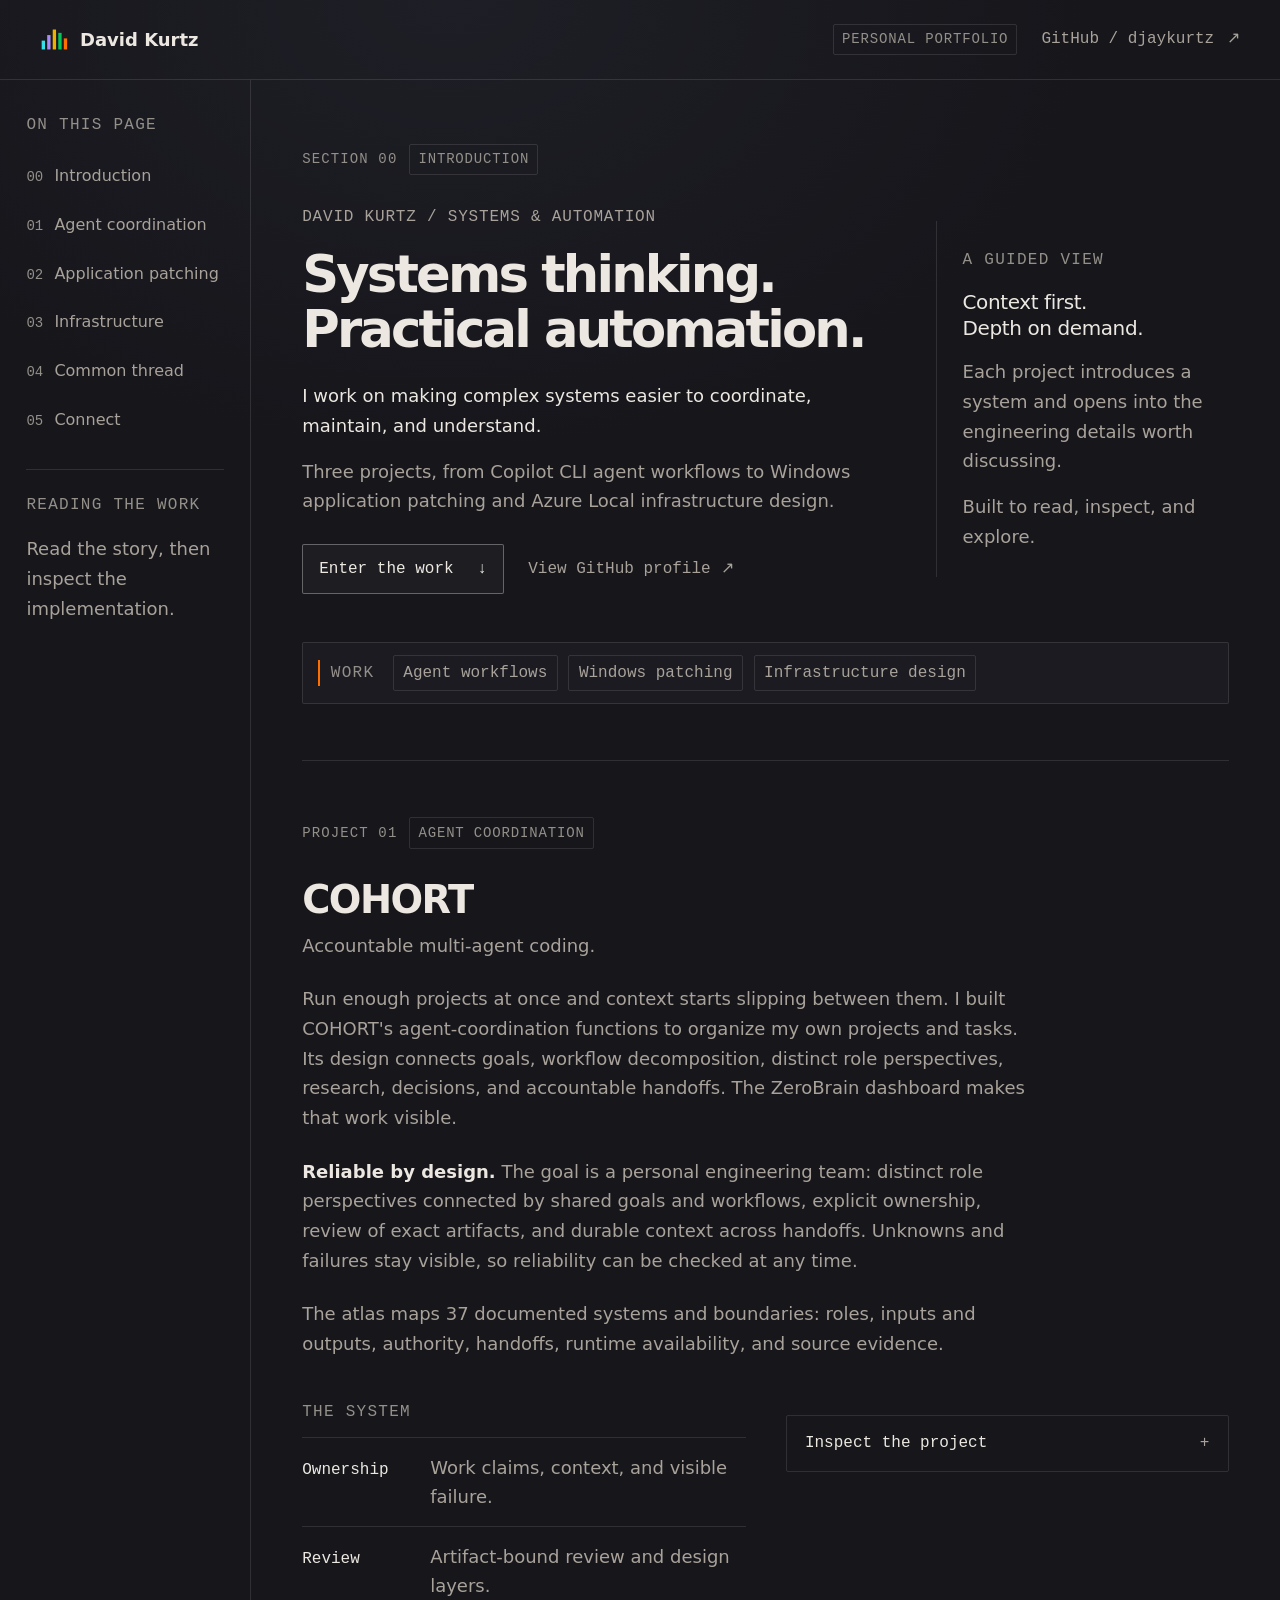
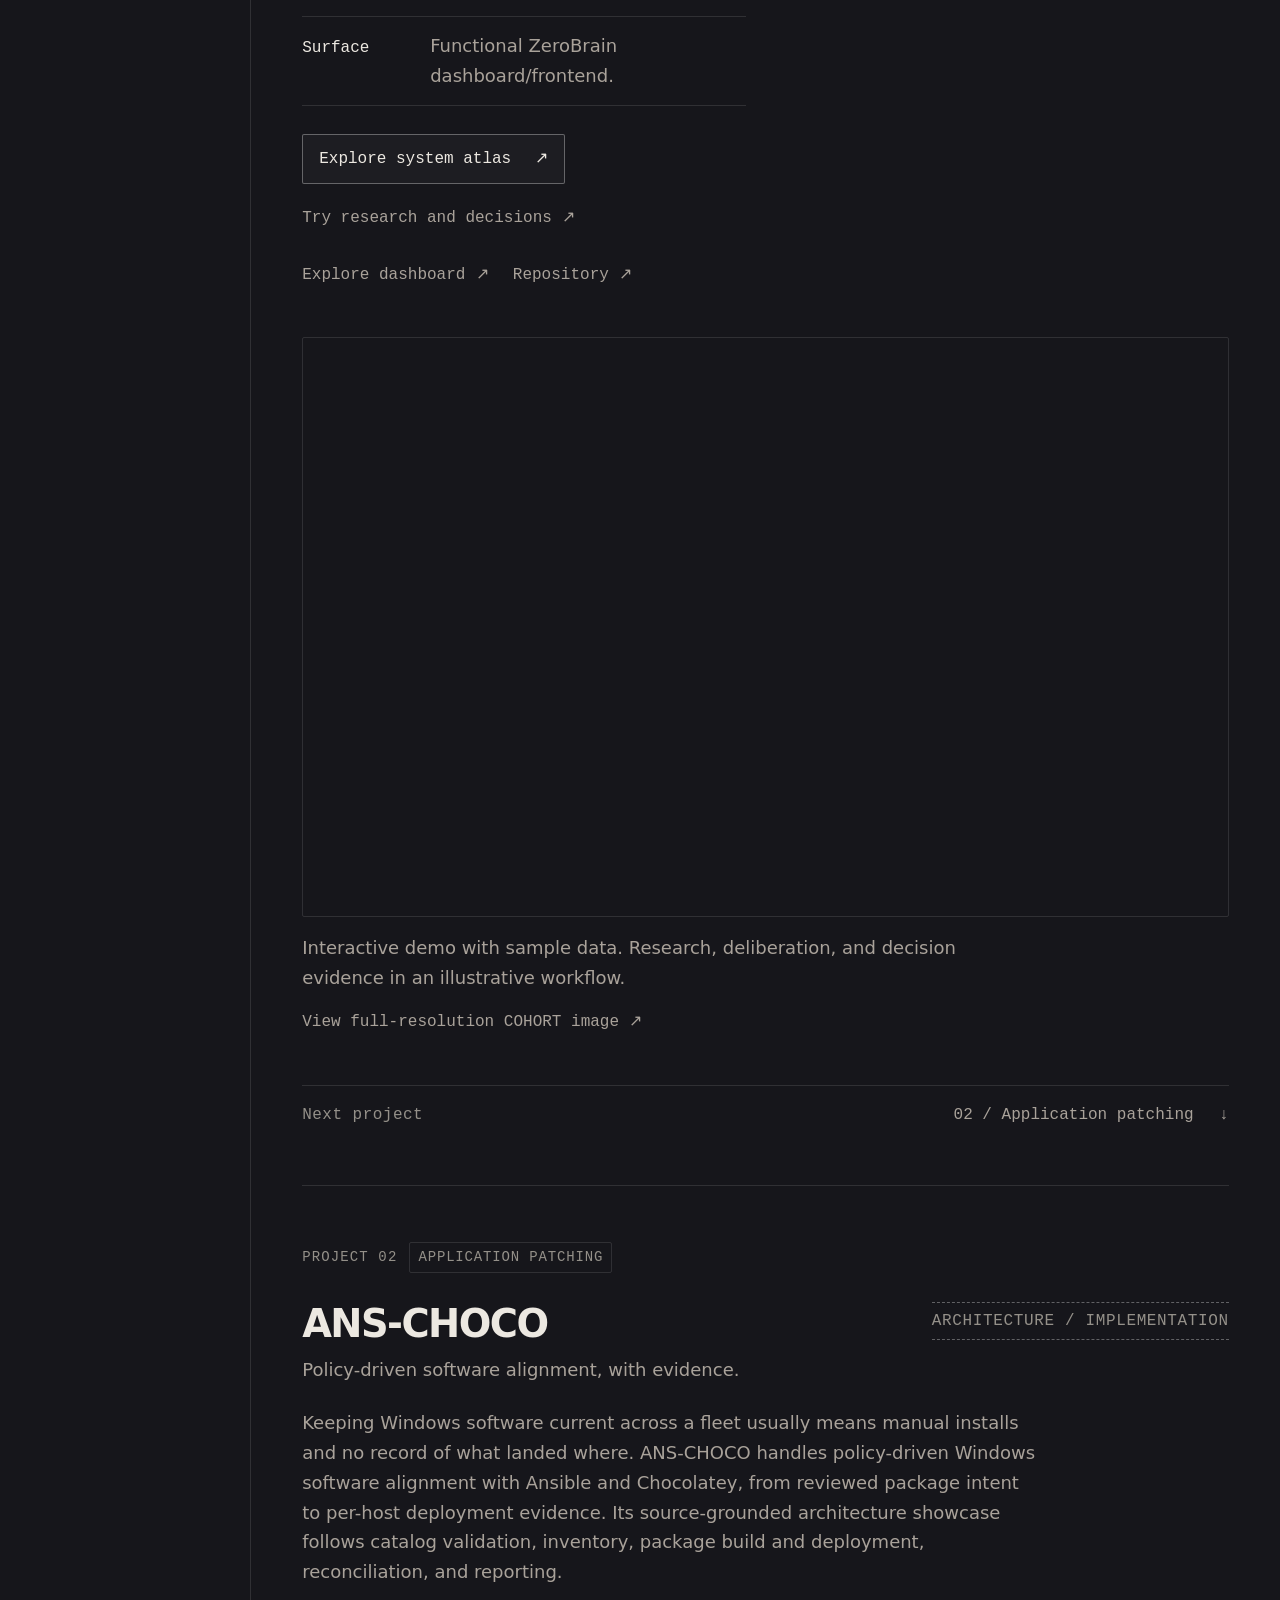
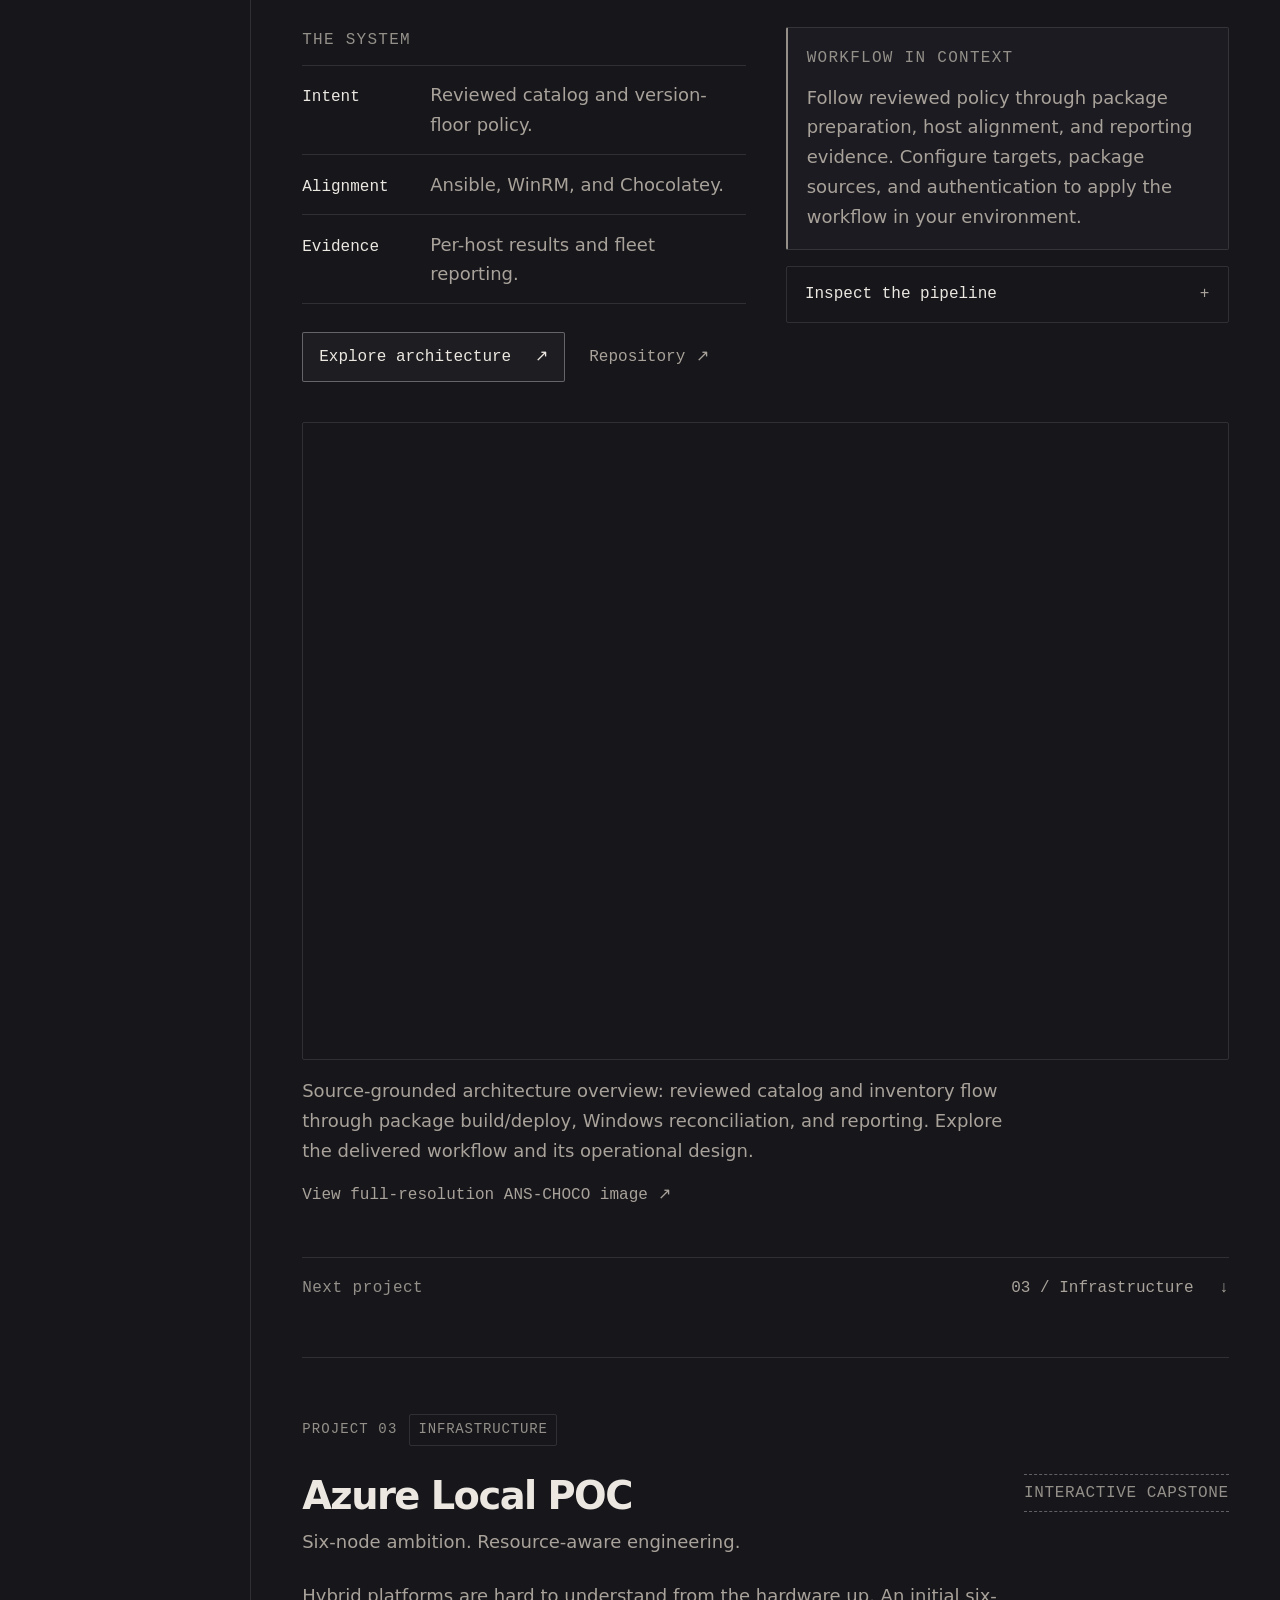
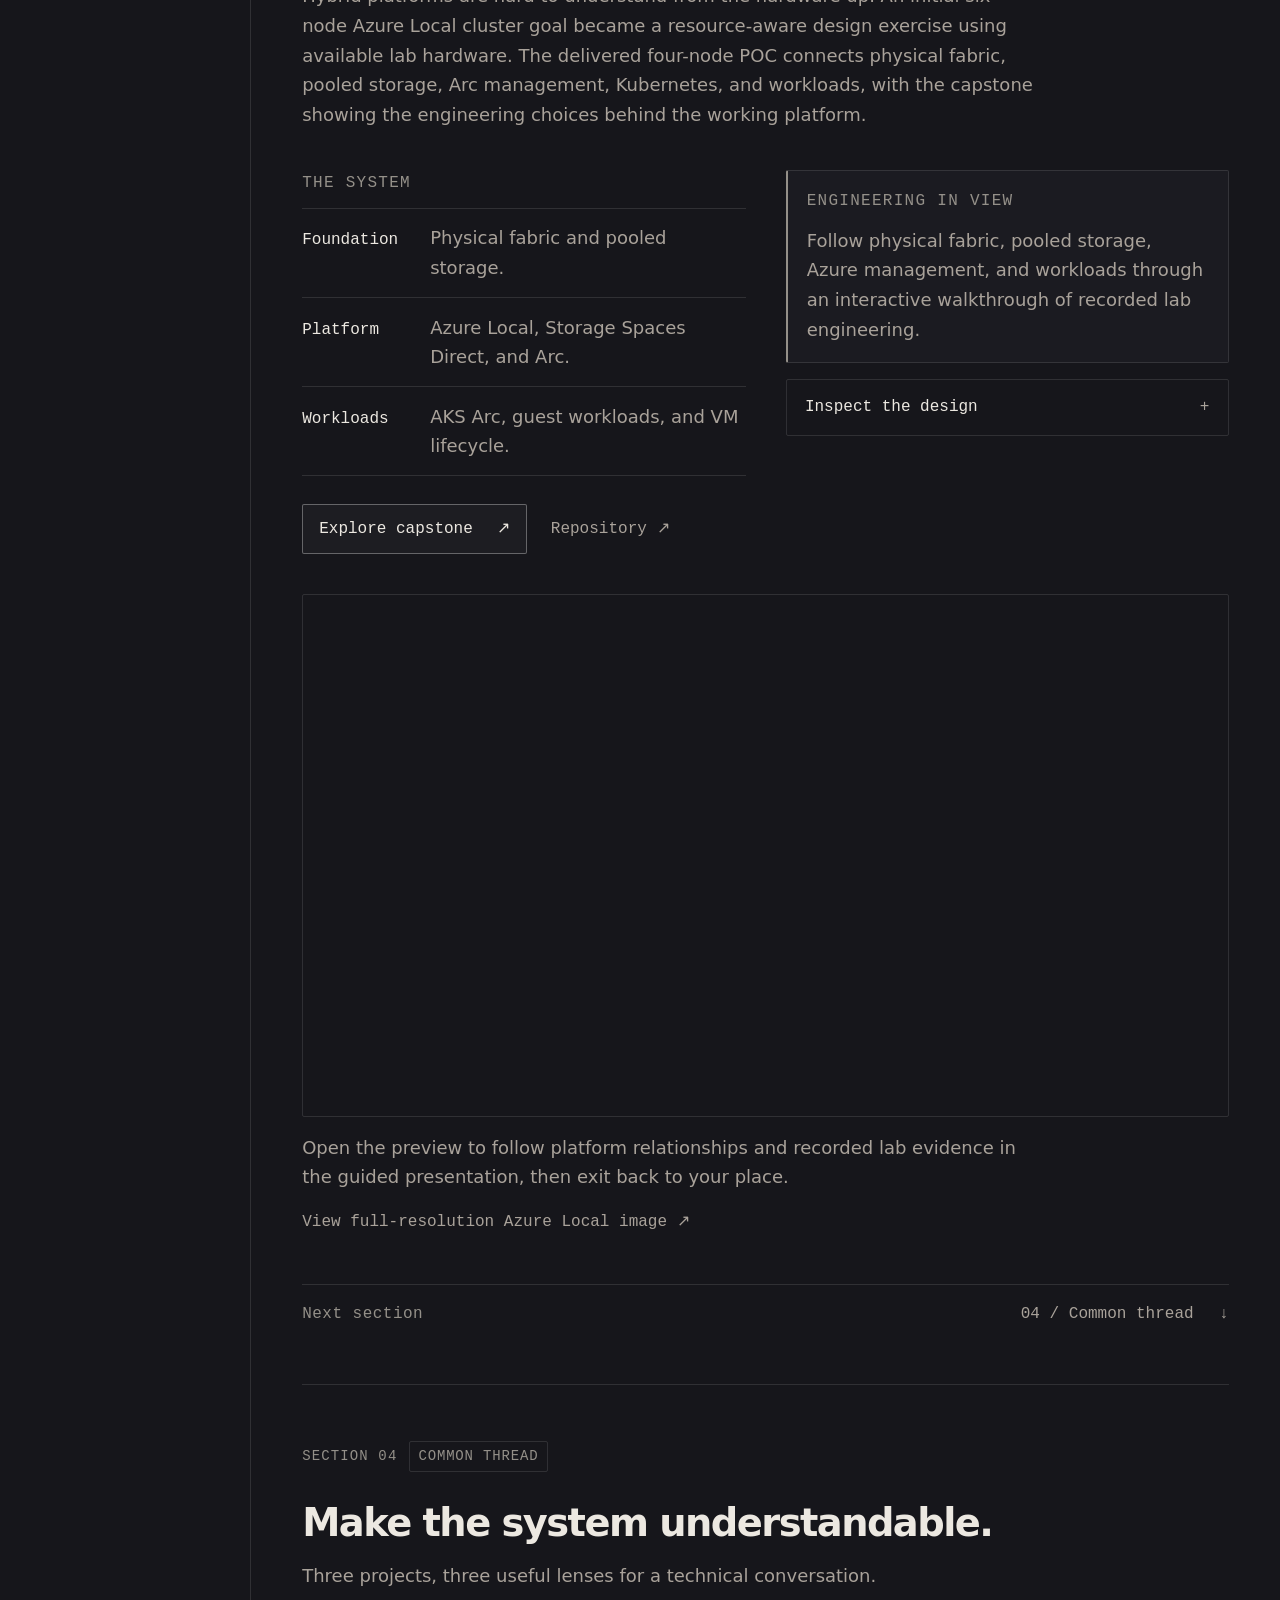
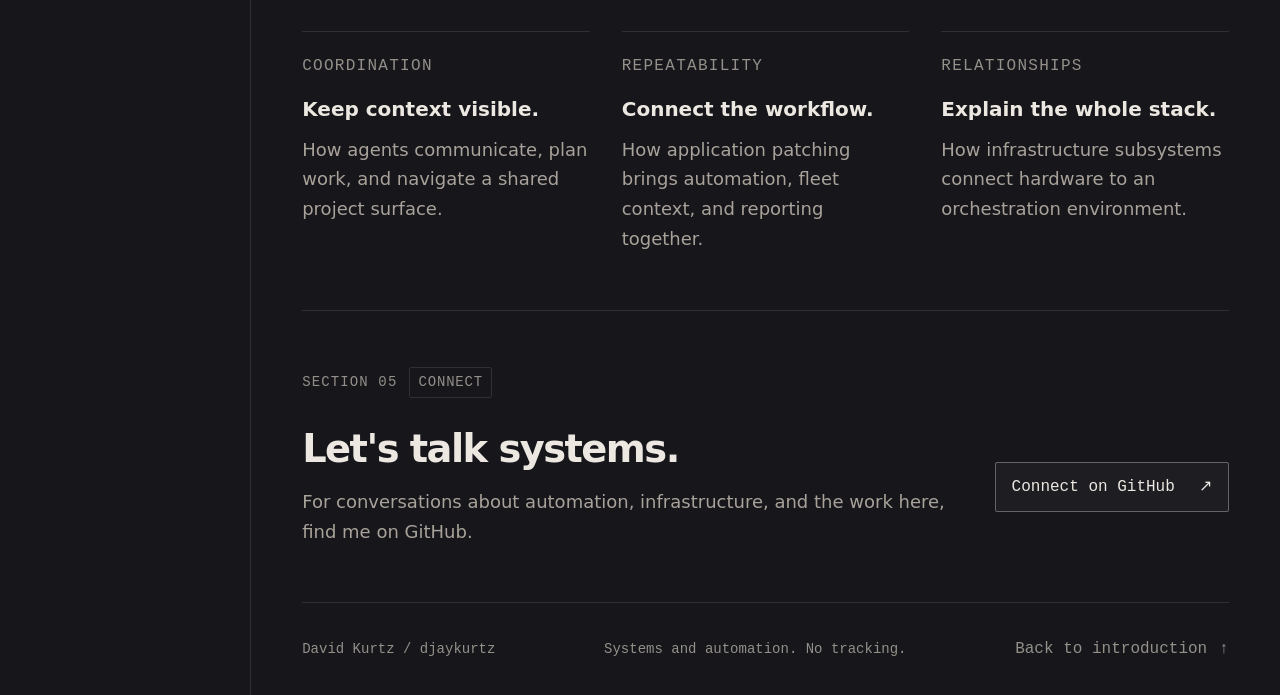
==== site/index.html @ 67becebc "Add bar logo to header and favicon; tighten project copy" ====
<!doctype html>
<html lang="en">
  <head>
    <meta charset="utf-8">
    <meta name="viewport" content="width=device-width, initial-scale=1">
    <meta name="description" content="David Kurtz's engineering portfolio: Copilot CLI agent coordination, Windows application patching, and an Azure Local proof of concept.">
    <meta name="color-scheme" content="dark">
    <meta name="theme-color" content="#16161b">
    <meta http-equiv="Content-Security-Policy" content="default-src 'none'; style-src 'self'; script-src 'self'; img-src 'self'; frame-src 'self'; base-uri 'none'; form-action 'none'">
    <meta property="og:type" content="website">
    <meta property="og:title" content="David Kurtz | Systems &amp; Automation">
    <meta property="og:description" content="Explore three projects spanning agent coordination, Windows patching, and Azure Local infrastructure design.">
    <meta property="og:url" content="https://djaykurtz.github.io/">
    <link rel="canonical" href="https://djaykurtz.github.io/">
    <link rel="icon" href="favicon.svg" type="image/svg+xml">
    <link rel="stylesheet" href="styles.css">
    <script src="capstone.js" defer></script>
    <title>David Kurtz | Systems &amp; Automation</title>
  </head>
  <body>
    <a class="skip-link" href="#main">Skip to content</a>
    <header class="site-header">
      <a class="identity" href="#top" aria-label="David Kurtz, back to introduction">
        <svg class="identity-mark" viewBox="4 4 26 24" aria-hidden="true" focusable="false"><path d="M7 25V17" stroke="#35e0e8" stroke-width="3"/><path d="M12 25V12" stroke="#a78bfa" stroke-width="3"/><path d="M17 25V7" stroke="#edb200" stroke-width="3"/><path d="M22 25V10" stroke="#00c758" stroke-width="3"/><path d="M27 25V15" stroke="#fe6e00" stroke-width="3"/></svg>
        <span>David Kurtz</span>
      </a>
      <div class="header-meta">
        <span class="chip">Personal portfolio</span>
        <a href="https://github.com/djaykurtz">GitHub / djaykurtz <span aria-hidden="true">&nearr;</span></a>
      </div>
    </header>

    <div class="portfolio-shell">
      <nav class="movement-rail" aria-label="On this page">
        <p class="cap">On this page</p>
        <ol class="rail-list">
          <li><a href="#top"><span class="rail-number" aria-hidden="true">00</span><span>Introduction</span></a></li>
          <li><a href="#cohort"><span class="rail-number" aria-hidden="true">01</span><span>Agent coordination</span></a></li>
          <li><a href="#ans-choco"><span class="rail-number" aria-hidden="true">02</span><span>Application patching</span></a></li>
          <li><a href="#azure-local"><span class="rail-number" aria-hidden="true">03</span><span>Infrastructure</span></a></li>
          <li><a href="#approach"><span class="rail-number" aria-hidden="true">04</span><span>Common thread</span></a></li>
          <li><a href="#connect"><span class="rail-number" aria-hidden="true">05</span><span>Connect</span></a></li>
        </ol>
        <div class="rail-foot">
          <p class="cap">Reading the work</p>
          <p>Read the story, then inspect the implementation.</p>
        </div>
      </nav>

      <main id="main" class="workspace">
        <section class="hero movement" id="top" aria-labelledby="hero-title">
          <div class="movement-label"><span>Section 00</span><span class="chip">Introduction</span></div>
          <div class="hero-body">
            <div>
              <p class="hero-kicker">David Kurtz / systems &amp; automation</p>
              <h1 id="hero-title">Systems thinking.<br>Practical automation.</h1>
              <p class="hero-intro">I work on making complex systems easier to coordinate, maintain, and understand.</p>
              <p class="hero-detail">Three projects, from Copilot CLI agent workflows to Windows application patching and Azure Local infrastructure design.</p>
              <div class="link-row">
                <a class="button" href="#cohort">Enter the work <span aria-hidden="true">&darr;</span></a>
                <a class="text-link" href="https://github.com/djaykurtz">View GitHub profile <span aria-hidden="true">&nearr;</span></a>
              </div>
            </div>
            <aside class="intro-note" aria-label="How to explore">
              <p class="cap">A guided view</p>
              <p class="note-title">Context first.<br>Depth on demand.</p>
              <p>Each project introduces a system and opens into the engineering details worth discussing.</p>
              <p class="note-meta">Built to read, inspect, and explore.</p>
            </aside>
          </div>
          <div class="fabric-strip" aria-label="Project areas">
            <span class="cap">Work</span>
            <span class="fabric-cell">Agent workflows</span>
            <span class="fabric-cell">Windows patching</span>
            <span class="fabric-cell">Infrastructure design</span>
          </div>
        </section>

        <section class="project movement" id="cohort" aria-labelledby="cohort-title">
          <div class="movement-label"><span>Project 01</span><span class="chip">Agent coordination</span></div>
          <div class="project-heading">
            <div><h2 id="cohort-title">COHORT</h2><p class="project-subtitle">Accountable multi-agent coding.</p></div>
          </div>
          <p class="project-intro">Run enough projects at once and context starts slipping between them. I built COHORT's agent-coordination functions to organize my own projects and tasks. Its design connects goals, workflow decomposition, distinct role perspectives, research, decisions, and accountable handoffs. The ZeroBrain dashboard makes that work visible.</p>
          <p class="project-story"><strong>Reliable by design.</strong> The goal is a personal engineering team: distinct role perspectives connected by shared goals and workflows, explicit ownership, review of exact artifacts, and durable context across handoffs. Unknowns and failures stay visible, so reliability can be checked at any time.</p>
          <p class="project-atlas">The atlas maps 37 documented systems and boundaries: roles, inputs and outputs, authority, handoffs, runtime availability, and source evidence.</p>
          <div class="project-body">
            <div class="project-overview">
              <p class="cap">The system</p>
              <ul class="system-list">
                <li><span class="node-label">Ownership</span><span>Work claims, context, and visible failure.</span></li>
                <li><span class="node-label">Review</span><span>Artifact-bound review and design layers.</span></li>
                <li><span class="node-label">Surface</span><span>Functional ZeroBrain dashboard/frontend.</span></li>
              </ul>
              <div class="link-row">
                <a class="button" href="https://djaykurtz.github.io/COHORT/systems/">Explore system atlas <span aria-hidden="true">&nearr;</span></a>
                <a class="text-link" href="https://djaykurtz.github.io/COHORT/demo/?view=governance">Try research and decisions <span aria-hidden="true">&nearr;</span></a>
                <a class="text-link" href="https://djaykurtz.github.io/COHORT/demo/">Explore dashboard <span aria-hidden="true">&nearr;</span></a>
                <a class="text-link" href="https://github.com/djaykurtz/COHORT">Repository <span aria-hidden="true">&nearr;</span></a>
              </div>
            </div>
            <div class="project-inspect">
              <details>
                <summary><span>Inspect the project</span><span class="summary-action" aria-hidden="true"></span></summary>
                <div class="detail-content">
                  <h3>Explore the workflow</h3>
                  <p>Try the workflow and explore the technical architecture and source references in the repository.</p>
                  <dl>
                    <div><dt>Explore</dt><dd>Task, node, review, design, and knowledge views, plus the research/decisions inspector, with filters and drilldowns.</dd></div>
                    <div><dt>Decide</dt><dd>In the documented workflow, waves are for deliberation, and delivery follows separately. Votes are recorded as audit evidence. A latest closed wave with non-empty PM synthesis supports one of five legal bases.</dd></div>
                    <div><dt>Separate</dt><dd>RFC council-vessel recusal and independent artifact review serve different review responsibilities.</dd></div>
                    <div><dt>Try</dt><dd>Explore status and owner changes, deadlines, and health states in the sample workflow; reset to start again.</dd></div>
                    <div><dt>Discuss</dt><dd>Work ownership, artifact-bound review, durable-context architecture, and visible failure.</dd></div>
                  </dl>
                </div>
              </details>
            </div>
          </div>
          <figure class="project-figure">
            <a href="https://djaykurtz.github.io/COHORT/" class="project-preview">
              <img src="assets/cohort-governance.png" width="1440" height="900" loading="lazy" decoding="async" alt="Research and decisions inspector showing sample votes and deliberation evidence.">
            </a>
            <figcaption>Interactive demo with sample data. Research, deliberation, and decision evidence in an illustrative workflow.</figcaption>
            <p class="figure-tools"><a class="text-link" href="assets/cohort-governance.png">View full-resolution COHORT image <span aria-hidden="true">&nearr;</span></a></p>
          </figure>
          <a class="next-movement" href="#ans-choco"><span>Next project</span><strong>02 / Application patching <span aria-hidden="true">&darr;</span></strong></a>
        </section>

        <section class="project movement" id="ans-choco" aria-labelledby="patching-title">
          <div class="movement-label"><span>Project 02</span><span class="chip">Application patching</span></div>
          <div class="project-heading">
            <div><h2 id="patching-title">ANS-CHOCO</h2><p class="project-subtitle">Policy-driven software alignment, with evidence.</p></div>
            <span class="scope-label">Architecture / implementation</span>
          </div>
          <p class="project-intro">Keeping Windows software current across a fleet usually means manual installs and no record of what landed where. ANS-CHOCO handles policy-driven Windows software alignment with Ansible and Chocolatey, from reviewed package intent to per-host deployment evidence. Its source-grounded architecture showcase follows catalog validation, inventory, package build and deployment, reconciliation, and reporting.</p>
          <div class="project-body">
            <div class="project-overview">
              <p class="cap">The system</p>
              <ul class="system-list">
                <li><span class="node-label">Intent</span><span>Reviewed catalog and version-floor policy.</span></li>
                <li><span class="node-label">Alignment</span><span>Ansible, WinRM, and Chocolatey.</span></li>
                <li><span class="node-label">Evidence</span><span>Per-host results and fleet reporting.</span></li>
              </ul>
              <div class="link-row">
                <a class="button" href="https://djaykurtz.github.io/ANS-CHOCO/">Explore architecture <span aria-hidden="true">&nearr;</span></a>
                <a class="text-link" href="https://github.com/djaykurtz/ANS-CHOCO">Repository <span aria-hidden="true">&nearr;</span></a>
              </div>
            </div>
            <div class="project-inspect">
              <div class="boundary">
                <p class="cap">Workflow in context</p>
                <p>Follow reviewed policy through package preparation, host alignment, and reporting evidence. Configure targets, package sources, and authentication to apply the workflow in your environment.</p>
              </div>
              <details>
                <summary><span>Inspect the pipeline</span><span class="summary-action" aria-hidden="true"></span></summary>
                <div class="detail-content">
                  <h3>Delivered scope and operational design</h3>
                  <p>The pipeline connects reviewed package intent to host alignment and deployment evidence, with separate build and deploy roles and explicit operational policy.</p>
                  <dl>
                    <div><dt>Delivered</dt><dd>Catalog and version-floor validation, CSV and AD protected-OU inventory preparation, community and wrapper package builds, five application deployment modes, runtime alignment, WinRM/PowerShell/Chocolatey reconciliation, and per-host JSON/HTML plus fleet reporting.</dd></div>
                    <div><dt>Architecture</dt><dd>Modular build and deploy roles separate package preparation from fleet execution. A shared catalog and version-floor policy connect reviewed intent, package sources, and host alignment.</dd></div>
                    <div><dt>Operations</dt><dd>Reboots default to never, with explicit operator policy. Per-host outcomes, failed-attempt and retry evidence, and fleet summaries keep maintenance decisions grounded in what happened. See the repository for setup and detailed execution boundaries.</dd></div>
                    <div><dt>Portability</dt><dd>Package catalogs and policy, inventories, package sources, and authentication are configurable, so the workflow moves to any lab. Execution currently uses Ansible and WinRM. As deployment scale, business scope, and security requirements evolve, future enhancement options include Azure Arc execution through official modules and client-based authentication, with the aim of reducing reliance on WinRM.</dd></div>
                  </dl>
                  <p class="operation-note">Explore the architecture to see how policy, package preparation, host alignment, and evidence fit into one operational workflow.</p>
                </div>
              </details>
            </div>
          </div>
          <figure class="project-figure">
            <a href="https://djaykurtz.github.io/ANS-CHOCO/" class="project-preview">
              <img src="assets/ans-choco-architecture.png" width="1600" height="1100" loading="lazy" decoding="async" alt="ANS-CHOCO architecture connecting reviewed catalog and inventory to Ansible build/deploy roles, Windows reconciliation, and per-host and fleet evidence.">
            </a>
            <figcaption>Source-grounded architecture overview: reviewed catalog and inventory flow through package build/deploy, Windows reconciliation, and reporting. Explore the delivered workflow and its operational design.</figcaption>
            <p class="figure-tools"><a class="text-link" href="assets/ans-choco-architecture.png">View full-resolution ANS-CHOCO image <span aria-hidden="true">&nearr;</span></a></p>
          </figure>
          <a class="next-movement" href="#azure-local"><span>Next project</span><strong>03 / Infrastructure <span aria-hidden="true">&darr;</span></strong></a>
        </section>

        <section class="project movement" id="azure-local" aria-labelledby="azure-title">
          <div class="movement-label"><span>Project 03</span><span class="chip">Infrastructure</span></div>
          <div class="project-heading">
            <div><h2 id="azure-title">Azure Local POC</h2><p class="project-subtitle">Six-node ambition. Resource-aware engineering.</p></div>
            <span class="scope-label">Interactive capstone</span>
          </div>
          <p class="project-intro">Hybrid platforms are hard to understand from the hardware up. An initial six-node Azure Local cluster goal became a resource-aware design exercise using available lab hardware. The delivered four-node POC connects physical fabric, pooled storage, Arc management, Kubernetes, and workloads, with the capstone showing the engineering choices behind the working platform.</p>
          <div class="project-body">
            <div class="project-overview">
              <p class="cap">The system</p>
              <ul class="system-list">
                <li><span class="node-label">Foundation</span><span>Physical fabric and pooled storage.</span></li>
                <li><span class="node-label">Platform</span><span>Azure Local, Storage Spaces Direct, and Arc.</span></li>
                <li><span class="node-label">Workloads</span><span>AKS Arc, guest workloads, and VM lifecycle.</span></li>
              </ul>
              <div class="link-row">
                <a class="button" href="https://djaykurtz.github.io/AZLOCAL-POC/viewer/" data-capstone-open>Explore capstone <span aria-hidden="true">&nearr;</span></a>
                <a class="text-link" href="https://github.com/djaykurtz/AZLOCAL-POC">Repository <span aria-hidden="true">&nearr;</span></a>
              </div>
              <noscript><p class="portal-fallback">The link opens the guided viewer on its own page when JavaScript is off.</p></noscript>
            </div>
            <div class="project-inspect">
              <div class="boundary">
                <p class="cap">Engineering in view</p>
                <p>Follow physical fabric, pooled storage, Azure management, and workloads through an interactive walkthrough of recorded lab engineering.</p>
              </div>
              <details>
                <summary><span>Inspect the design</span><span class="summary-action" aria-hidden="true"></span></summary>
                <div class="detail-content">
                  <h3>Recorded engineering, explained interactively</h3>
                  <p>Progressive movements reveal subsystem relationships; evidence cutaways explain the retained engineering records.</p>
                  <dl>
                    <div><dt>Recorded</dt><dd>Cluster and pooled storage, Arc bridge, guest workloads, AKS application behavior, and operator-driven Terraform VM lifecycle.</dd></div>
                    <div><dt>Design</dt><dd>The lab design makes infrastructure dependencies, memory constraints, and deployment choices visible through recorded evidence.</dd></div>
                    <div><dt>Apply</dt><dd>Adapt the provisioning examples to your Azure tenant/subscription, permissions, prepared hardware, directory services, networking, and credentials.</dd></div>
                  </dl>
                  <p class="operation-note"><a class="text-link" href="https://djaykurtz.github.io/AZLOCAL-POC/">Standalone / presenter view <span aria-hidden="true">&nearr;</span></a></p>
                </div>
              </details>
            </div>
          </div>
          <figure class="project-figure">
            <a href="https://djaykurtz.github.io/AZLOCAL-POC/viewer/" class="project-preview" data-capstone-open>
              <img src="assets/azure-local-architecture.png" width="1536" height="864" loading="lazy" decoding="async" alt="Static Azure Local capstone showing generic fabric nodes connected to Azure Local, Arc bridge, pooled storage, and the platform memory boundary.">
            </a>
            <figcaption>Open the preview to follow platform relationships and recorded lab evidence in the guided presentation, then exit back to your place.</figcaption>
            <p class="figure-tools"><a class="text-link" href="assets/azure-local-architecture.png">View full-resolution Azure Local image <span aria-hidden="true">&nearr;</span></a></p>
          </figure>
          <a class="next-movement" href="#approach"><span>Next section</span><strong>04 / Common thread <span aria-hidden="true">&darr;</span></strong></a>
        </section>

        <section class="approach movement" id="approach" aria-labelledby="approach-title">
          <div class="movement-label"><span>Section 04</span><span class="chip">Common thread</span></div>
          <h2 id="approach-title">Make the system understandable.</h2>
          <p class="section-intro">Three projects, three useful lenses for a technical conversation.</p>
          <div class="approach-grid">
            <div><p class="cap">Coordination</p><h3>Keep context visible.</h3><p>How agents communicate, plan work, and navigate a shared project surface.</p></div>
            <div><p class="cap">Repeatability</p><h3>Connect the workflow.</h3><p>How application patching brings automation, fleet context, and reporting together.</p></div>
            <div><p class="cap">Relationships</p><h3>Explain the whole stack.</h3><p>How infrastructure subsystems connect hardware to an orchestration environment.</p></div>
          </div>
        </section>

        <section class="connect movement" id="connect" aria-labelledby="connect-title">
          <div class="movement-label"><span>Section 05</span><span class="chip">Connect</span></div>
          <div class="connect-body">
            <div><h2 id="connect-title">Let's talk systems.</h2><p>For conversations about automation, infrastructure, and the work here, find me on GitHub.</p></div>
            <a class="button" href="https://github.com/djaykurtz">Connect on GitHub <span aria-hidden="true">&nearr;</span></a>
          </div>
        </section>
        <footer class="site-footer">
          <p>David Kurtz / djaykurtz</p>
          <p>Systems and automation. No tracking.</p>
          <a href="#top">Back to introduction <span aria-hidden="true">&uarr;</span></a>
        </footer>
      </main>
    </div>
    <dialog class="capstone-dialog" id="capstone-dialog" aria-labelledby="capstone-dialog-title">
      <h2 class="visually-hidden" id="capstone-dialog-title">Azure Local guided static presentation</h2>
      <div class="portal-toolbar">
        <a class="text-link" href="https://djaykurtz.github.io/AZLOCAL-POC/viewer/">Full view <span aria-hidden="true">&nearr;</span></a>
        <button class="button portal-exit" type="button" data-capstone-exit autofocus>Exit view</button>
      </div>
      <p class="portal-status" role="status" hidden>Loading the guided presentation. Full view opens it on its own page.</p>
      <div class="portal-frame" data-capstone-frame></div>
    </dialog>
  </body>
</html>
---- site/styles.css ----
:root {
  color-scheme: dark;
  --shell: #16161b;
  --panel: #1b1b21;
  --ink: #ece8e1;
  --ink-soft: #a9a29a;
  --ink-dim: #949089;
  --line: rgba(255, 255, 255, .11);
  --line-strong: rgba(255, 255, 255, .32);
  /* Connection kinds share the capstone vocabulary; they are not project or status colors. */
  --k-net: #35e0e8;
  --k-storage: #a78bfa;
  --k-control: #edb200;
  --k-orch: #00c758;
  --k-work: #fe6e00;
  --mono: ui-monospace, "Cascadia Mono", "SF Mono", Menlo, Consolas, monospace;
  --sans: ui-sans-serif, system-ui, "Segoe UI", Roboto, Helvetica, Arial, sans-serif;
  --reading: 1.125rem;
  --label: 1rem;
  --badge: .875rem;
  font-family: var(--sans);
  line-height: 1.65;
}

* { box-sizing: border-box; }
html { scroll-behavior: smooth; scroll-padding-top: 2rem; }
body { margin: 0; background: radial-gradient(1000px 700px at 35% 0, #1e1e26, transparent 65%), var(--shell); color: var(--ink); font-size: var(--reading); }
::selection { background: var(--ink); color: var(--shell); }
a { color: inherit; text-decoration: none; }
a:hover { text-decoration: underline; text-underline-offset: .25em; }
a:focus-visible, summary:focus-visible, button:focus-visible { outline: 2px solid var(--ink); outline-offset: 5px; border-radius: 2px; }
h1, h2, h3, p { margin: 0; }
h1, h2, h3 { line-height: 1.15; }
p + p { margin-top: 1rem; }
.skip-link { position: absolute; z-index: 5; top: 1rem; left: 1rem; padding: .8rem 1.2rem; background: var(--ink); color: var(--shell); transform: translateY(-180%); font-weight: 700; }
.skip-link:focus { transform: translateY(0); }
.site-header { display: flex; align-items: center; justify-content: space-between; gap: 2rem; min-height: 80px; padding: 1rem 2.5rem; border-bottom: 1px solid var(--line); }
.identity { display: inline-flex; align-items: center; gap: .7rem; font-size: var(--reading); font-weight: 600; }
.identity-mark { width: 1.6em; height: 1.5em; flex: none; }
.header-meta { display: flex; align-items: center; gap: 1.5rem; }
.header-meta a { display: inline-flex; align-items: center; gap: .8rem; min-height: 44px; font-family: var(--mono); font-size: var(--label); color: var(--ink-soft); }
.chip { display: inline-block; padding: .2rem .5rem; border: 1px solid var(--line); border-radius: 2px; font-family: var(--mono); font-size: var(--badge); letter-spacing: .06em; text-transform: uppercase; color: var(--ink-dim); }
.portfolio-shell { display: grid; grid-template-columns: 250px minmax(0, 1fr); max-width: 1600px; margin-inline: auto; }
.movement-rail { align-self: start; position: sticky; top: 1.25rem; max-height: calc(100svh - 2.5rem); overflow-y: auto; padding: 2rem 1rem; }
.cap { color: var(--ink-dim); font-family: var(--mono); font-size: var(--label); font-weight: 400; letter-spacing: .08em; text-transform: uppercase; }
.movement-rail > .cap { padding-inline: .65rem; }
.rail-list { margin: .85rem 0 0; padding: 0; list-style: none; }
.rail-list a { display: flex; align-items: baseline; gap: .7rem; min-height: 44px; padding: .7rem .65rem; border-radius: 2px; font-size: var(--label); color: var(--ink-soft); transition: background 160ms ease, color 160ms ease; }
.rail-list a > span:last-child { min-width: 0; }
.rail-list a:hover { color: var(--ink); background: rgba(255, 255, 255, .04); text-decoration: none; }
.rail-number { font-family: var(--mono); color: var(--ink-dim); font-size: var(--badge); flex-shrink: 0; }
.rail-foot { margin: 1.5rem .65rem 0; padding-top: 1.4rem; border-top: 1px solid var(--line); }
.rail-foot p:not(.cap) { color: var(--ink-soft); font-size: var(--reading); line-height: 1.65; }
.rail-foot p.rail-note { color: var(--ink-dim); }
.workspace { min-width: 0; padding-inline: clamp(2rem, 4vw, 4rem); border-left: 1px solid var(--line); }
.movement { padding-block: 3.5rem; border-bottom: 1px solid var(--line); }
.movement-label { display: flex; align-items: center; flex-wrap: wrap; gap: .75rem; margin-bottom: 1.8rem; color: var(--ink-dim); font-family: var(--mono); font-size: var(--badge); letter-spacing: .08em; text-transform: uppercase; }
.hero { padding-top: 4rem; }
.hero-body { display: grid; grid-template-columns: minmax(0, 2fr) minmax(0, 1fr); align-items: center; gap: 3rem; }
.hero-kicker { color: var(--ink-soft); font-family: var(--mono); font-size: var(--label); letter-spacing: .05em; text-transform: uppercase; }
h1 { margin-block: 1rem 1.5rem; font-size: clamp(2.5rem, 4vw, 3.65rem); font-weight: 600; letter-spacing: -.055em; line-height: 1.08; }
.hero-intro { max-width: 64ch; font-size: var(--reading); line-height: 1.65; }
.hero-detail { max-width: 64ch; color: var(--ink-soft); font-size: var(--reading); }
.link-row { display: flex; flex-wrap: wrap; align-items: center; gap: .8rem 1.5rem; margin-top: 1.75rem; }
.button { display: inline-flex; align-items: center; justify-content: space-between; gap: 1.5rem; max-width: 100%; min-height: 44px; padding: .75rem 1rem; border: 1px solid var(--line-strong); border-radius: 2px; background: rgba(255, 255, 255, .03); font-family: var(--mono); font-size: var(--label); line-height: 1.5; transition: background 160ms ease, border-color 160ms ease; }
.button:hover { background: rgba(255, 255, 255, .07); border-color: var(--ink-soft); text-decoration: none; }
.text-link { display: inline-flex; align-items: center; gap: .65rem; max-width: 100%; min-height: 44px; color: var(--ink-soft); font-family: var(--mono); font-size: var(--label); }
.intro-note { padding: 1.6rem 0 1.6rem 1.6rem; border-left: 1px solid var(--line); }
.note-title { margin-top: 1rem; font-size: 1.25rem; line-height: 1.3; letter-spacing: -.02em; }
.intro-note p:not(.cap):not(.note-title) { color: var(--ink-soft); font-size: var(--reading); }
.intro-note p.note-meta { font-size: var(--label); color: var(--ink-dim); }
.fabric-strip { display: flex; align-items: center; flex-wrap: wrap; gap: .65rem; margin-top: 3rem; padding: .75rem; border: 1px solid var(--line); border-radius: 2px; background: var(--panel); }
.fabric-strip > .cap { margin-inline: .2rem .5rem; padding-left: .65rem; border-left: 2px solid var(--k-work); }
.fabric-cell { padding: .25rem .6rem; border: 1px solid var(--line); border-radius: 2px; color: var(--ink-soft); font-family: var(--mono); font-size: var(--label); }
.project-heading { display: flex; align-items: start; justify-content: space-between; flex-wrap: wrap; gap: 1.25rem; }
h2 { font-size: clamp(1.85rem, 3vw, 2.5rem); font-weight: 600; letter-spacing: -.04em; }
.project-subtitle { margin-top: .55rem; font-size: var(--reading); color: var(--ink-soft); }
.scope-label { max-width: 100%; padding-block: .3rem; border-block: 1px dashed var(--line-strong); color: var(--ink-dim); font-family: var(--mono); font-size: var(--label); letter-spacing: .04em; text-transform: uppercase; }
.project-intro, .project-story, .project-atlas { max-width: 64ch; margin-top: 1.5rem; color: var(--ink-soft); font-size: var(--reading); }
.project-story strong { color: var(--ink); font-weight: 600; }
.project-body { display: grid; grid-template-columns: minmax(0, 1fr) minmax(0, 1fr); align-items: start; gap: 2.5rem; margin-top: 2.5rem; }
.system-list { margin: .75rem 0 0; padding: 0; list-style: none; }
.system-list li { display: grid; grid-template-columns: 7rem minmax(0, 1fr); align-items: baseline; gap: 1rem; padding-block: .9rem; border-bottom: 1px solid var(--line); color: var(--ink-soft); font-size: var(--reading); }
.system-list li:first-child { border-top: 1px solid var(--line); }
.node-label { color: var(--ink); font-family: var(--mono); font-size: var(--label); }
.boundary { padding: 1.1rem 1.2rem; border: 1px solid var(--line); border-left: 2px solid var(--ink-dim); border-radius: 2px; background: var(--panel); }
.boundary > p:not(.cap) { margin-top: .7rem; color: var(--ink-soft); font-size: var(--reading); }
details { margin-top: 1rem; border: 1px solid var(--line); border-radius: 2px; }
summary { display: flex; align-items: center; justify-content: space-between; gap: 1rem; min-height: 48px; padding: .9rem 1.15rem; font-family: var(--mono); font-size: var(--label); cursor: pointer; list-style: none; transition: background 160ms ease; }
summary::-webkit-details-marker { display: none; }
summary:hover { background: rgba(255, 255, 255, .04); }
.summary-action::before { content: "+"; color: var(--ink-soft); font-size: 1rem; }
details[open] .summary-action::before { content: "-"; }
.detail-content { padding: 1.2rem; border-top: 1px solid var(--line); }
.detail-content h3 { margin-bottom: .7rem; font-size: 1.25rem; font-weight: 600; line-height: 1.5; }
.detail-content p { color: var(--ink-soft); font-size: var(--reading); }
.operation-note { margin-top: 1.25rem; }
.project-figure { margin: 2.5rem 0 0; }
.project-preview { display: block; border: 1px solid var(--line); border-radius: 2px; }
.project-preview:hover { border-color: var(--line-strong); }
.project-figure img { display: block; width: 100%; height: auto; }
.project-figure figcaption { max-width: 64ch; margin-top: 1rem; color: var(--ink-soft); font-size: var(--reading); line-height: 1.65; }
.figure-tools { margin-top: .5rem; }
.portal-fallback { margin-top: 1rem; font-size: var(--reading); }
.visually-hidden { position: absolute; width: 1px; height: 1px; padding: 0; margin: -1px; overflow: hidden; clip-path: inset(50%); white-space: nowrap; }
html.capstone-open { overflow: hidden; }
.capstone-dialog { width: calc(100vw - 2rem); height: calc(100dvh - 2rem); max-width: none; max-height: none; padding: 0; border: 0; margin: auto; color: var(--ink); background: var(--shell); overflow: hidden; }
.capstone-dialog[open] { display: flex; flex-direction: column; animation: portal-in 140ms ease-out; }
.capstone-dialog::backdrop { background: rgba(6, 7, 10, .86); }
.portal-toolbar { display: flex; flex-shrink: 0; justify-content: flex-end; align-items: center; gap: 1.25rem; padding: .5rem 1rem; }
.portal-exit { color: var(--ink); font-size: var(--reading); cursor: pointer; }
.portal-frame { flex: 1; min-height: 0; }
.portal-frame iframe { display: block; width: 100%; height: 100%; border: 0; }
.portal-status { margin: 0; padding: .5rem 1rem; font-size: var(--reading); line-height: 1.65; }
@keyframes portal-in { from { opacity: 0; } to { opacity: 1; } }
dl { margin: 1.25rem 0 0; }
dl > div { padding-top: 1rem; }
dt { margin-bottom: .3rem; color: var(--ink-dim); font-family: var(--mono); font-size: var(--label); }
dd { margin: 0; color: var(--ink-soft); font-size: var(--reading); overflow-wrap: anywhere; }
.next-movement { display: flex; align-items: center; justify-content: space-between; flex-wrap: wrap; gap: .5rem 2rem; min-height: 44px; margin-top: 2.5rem; padding-top: 1rem; border-top: 1px solid var(--line); color: var(--ink-dim); font-family: var(--mono); font-size: var(--label); letter-spacing: .03em; }
.next-movement strong { font-size: var(--label); color: var(--ink-soft); font-weight: 400; letter-spacing: 0; }
.next-movement strong span { margin-left: 1rem; }
.section-intro { margin-top: 1rem; color: var(--ink-soft); font-size: var(--reading); }
.approach-grid { display: grid; grid-template-columns: repeat(3, minmax(0, 1fr)); gap: 2rem; margin-top: 2.5rem; }
.approach-grid > div { padding-top: 1.3rem; border-top: 1px solid var(--line); }
.approach-grid h3 { margin-block: .9rem .7rem; font-size: 1.25rem; font-weight: 600; line-height: 1.5; }
.approach-grid p:not(.cap) { color: var(--ink-soft); font-size: var(--reading); }
.connect-body { display: flex; align-items: center; justify-content: space-between; gap: 3rem; }
.connect-body p { max-width: 64ch; margin-top: 1rem; color: var(--ink-soft); font-size: var(--reading); }
.connect-body .button { flex-shrink: 0; }
.site-footer { display: flex; flex-wrap: wrap; align-items: center; justify-content: space-between; gap: .5rem 2rem; padding-block: 1.5rem; color: var(--ink-dim); font-family: var(--mono); font-size: var(--badge); }
.site-footer p + p { margin: 0; }
.site-footer a { display: inline-flex; align-items: center; gap: .75rem; min-height: 44px; font-size: var(--label); }

@media (max-width: 1200px) {
  .hero-body { grid-template-columns: 1fr; gap: 2rem; }
  .intro-note { padding-block: .5rem; }
  .note-title br { display: none; }
  .project-body { gap: 1.75rem; }
}

@media (max-width: 900px) {
  .site-header { padding-inline: 1.5rem; }
  .header-meta .chip { display: none; }
  .portfolio-shell { grid-template-columns: 1fr; }
  .movement-rail { position: static; max-height: none; overflow: visible; padding: 1.4rem 1.5rem; border-bottom: 1px solid var(--line); }
  .movement-rail > .cap { padding-inline: 0; }
  .rail-list { display: grid; grid-template-columns: repeat(auto-fit, minmax(min(100%, 14rem), 1fr)); gap: .2rem .75rem; }
  .rail-list a { padding-inline: 0; }
  .rail-foot { display: none; }
  .workspace { padding-inline: 2rem; border-left: 0; }
  .hero { padding-top: 3rem; }
  h1 { font-size: clamp(2.5rem, 6vw, 3.65rem); }
}

@media (max-width: 650px) {
  .project-body { grid-template-columns: 1fr; gap: 2rem; }
  .system-list li { grid-template-columns: 1fr; gap: .3rem; }
  .movement { padding-block: 2.75rem; }
  .approach-grid { grid-template-columns: 1fr; gap: 1.75rem; }
  .connect-body { align-items: start; flex-direction: column; gap: 1.75rem; }
  .site-footer { align-items: start; flex-direction: column; }
}

@media (max-width: 450px) {
  .site-header { align-items: start; flex-direction: column; gap: .4rem; padding: 1rem 1.25rem .6rem; }
  .movement-rail { padding-inline: 1.25rem; }
  .rail-list a { gap: .5rem; }
  .workspace { padding-inline: 1.25rem; }
  h1 { font-size: clamp(2rem, 8.7vw, 2.5rem); }
  .movement-label { gap: .5rem; }
  .button { gap: 1rem; }
}

@media (prefers-reduced-motion: reduce) {
  html { scroll-behavior: auto; }
  *, *::before, *::after { transition: none !important; }
  .capstone-dialog[open] { animation: none; }
}

@media (forced-colors: active) {
  .button, .chip, .boundary, details { border-color: ButtonText; }
  a:focus-visible, summary:focus-visible { outline-color: Highlight; }
}

@media print {
  :root { color-scheme: light; --shell: white; --panel: white; --ink: #111; --ink-soft: #333; --ink-dim: #444; --line: #aaa; --line-strong: #777; }
  body { background: white; }
  .portfolio-shell { display: block; }
  .workspace { border: 0; padding: 0; }
  .movement-rail, .skip-link, .next-movement, .site-footer a { display: none; }
  .capstone-dialog { display: none !important; }
  .movement { padding-block: 1.5rem; break-inside: avoid; }
  .button { background: white; }
  a[href^="https://"]::after { content: " (" attr(href) ")"; font-size: .65rem; overflow-wrap: anywhere; }
}
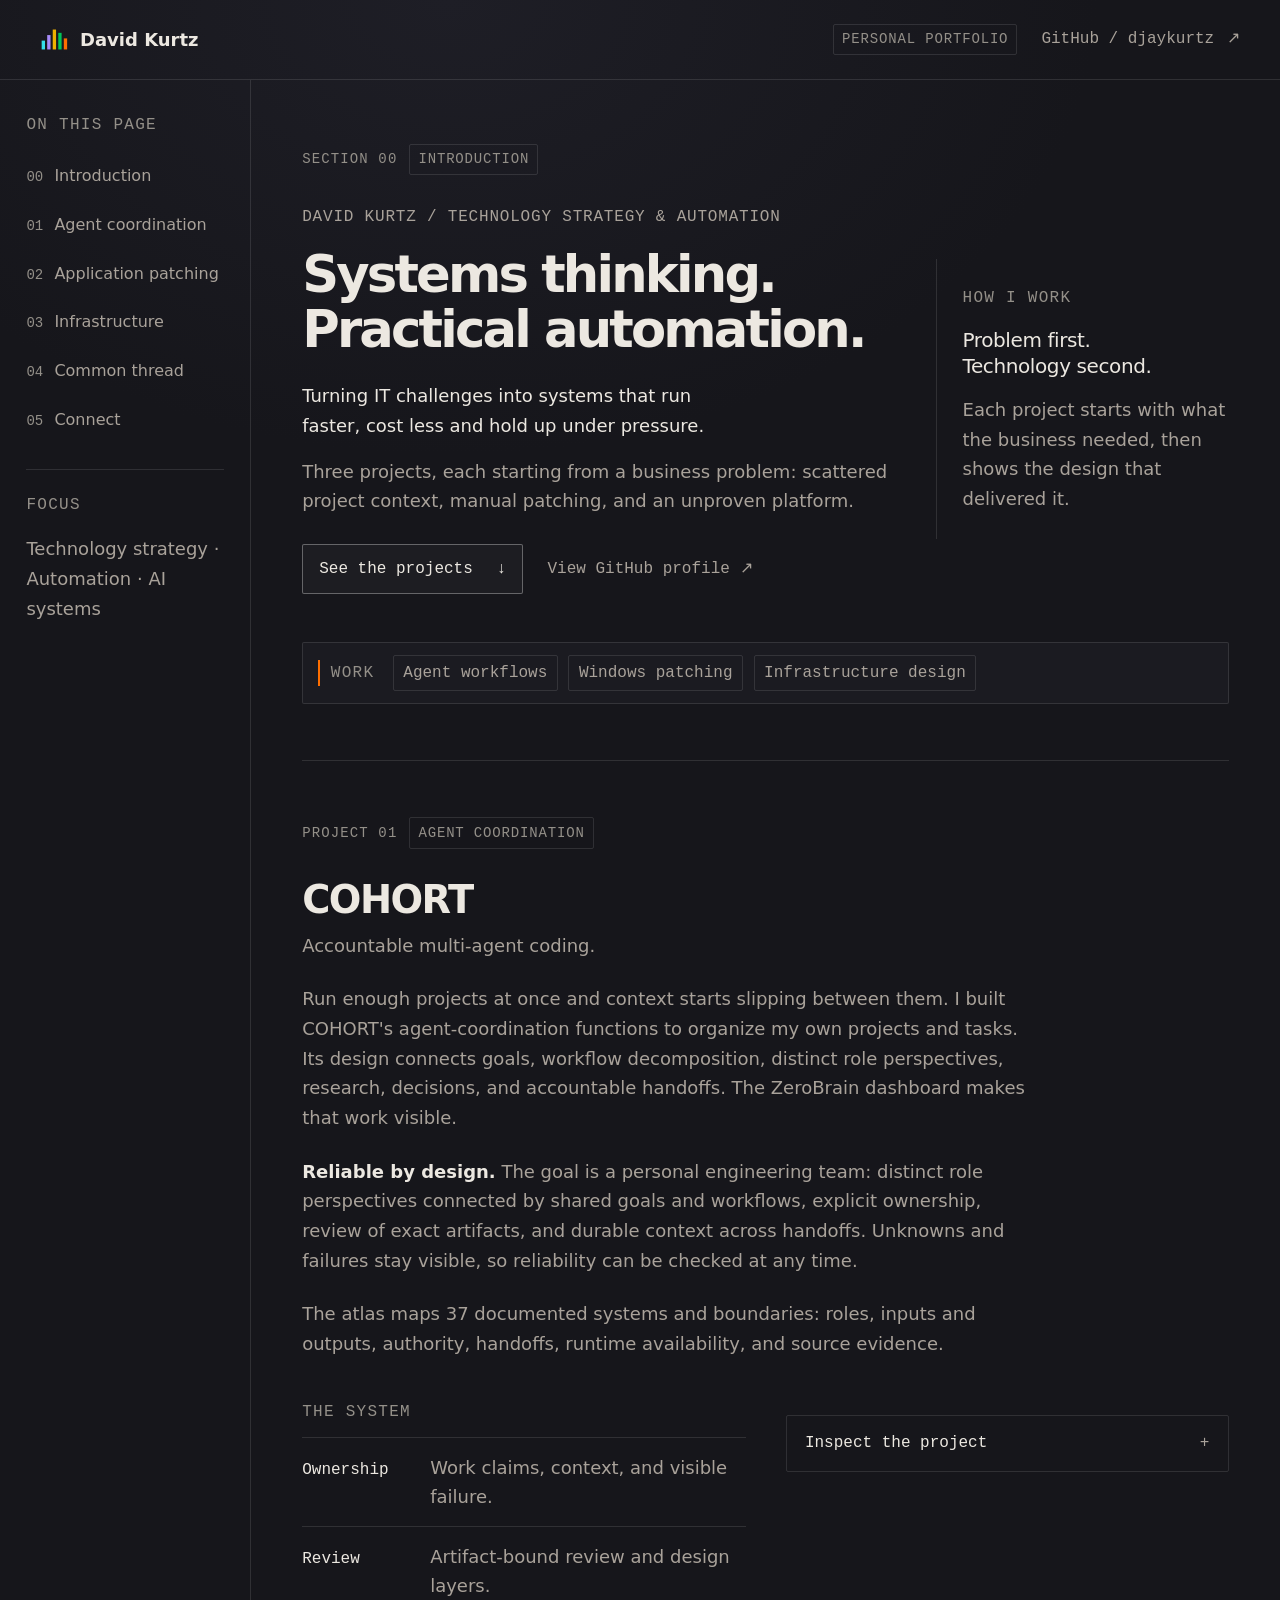
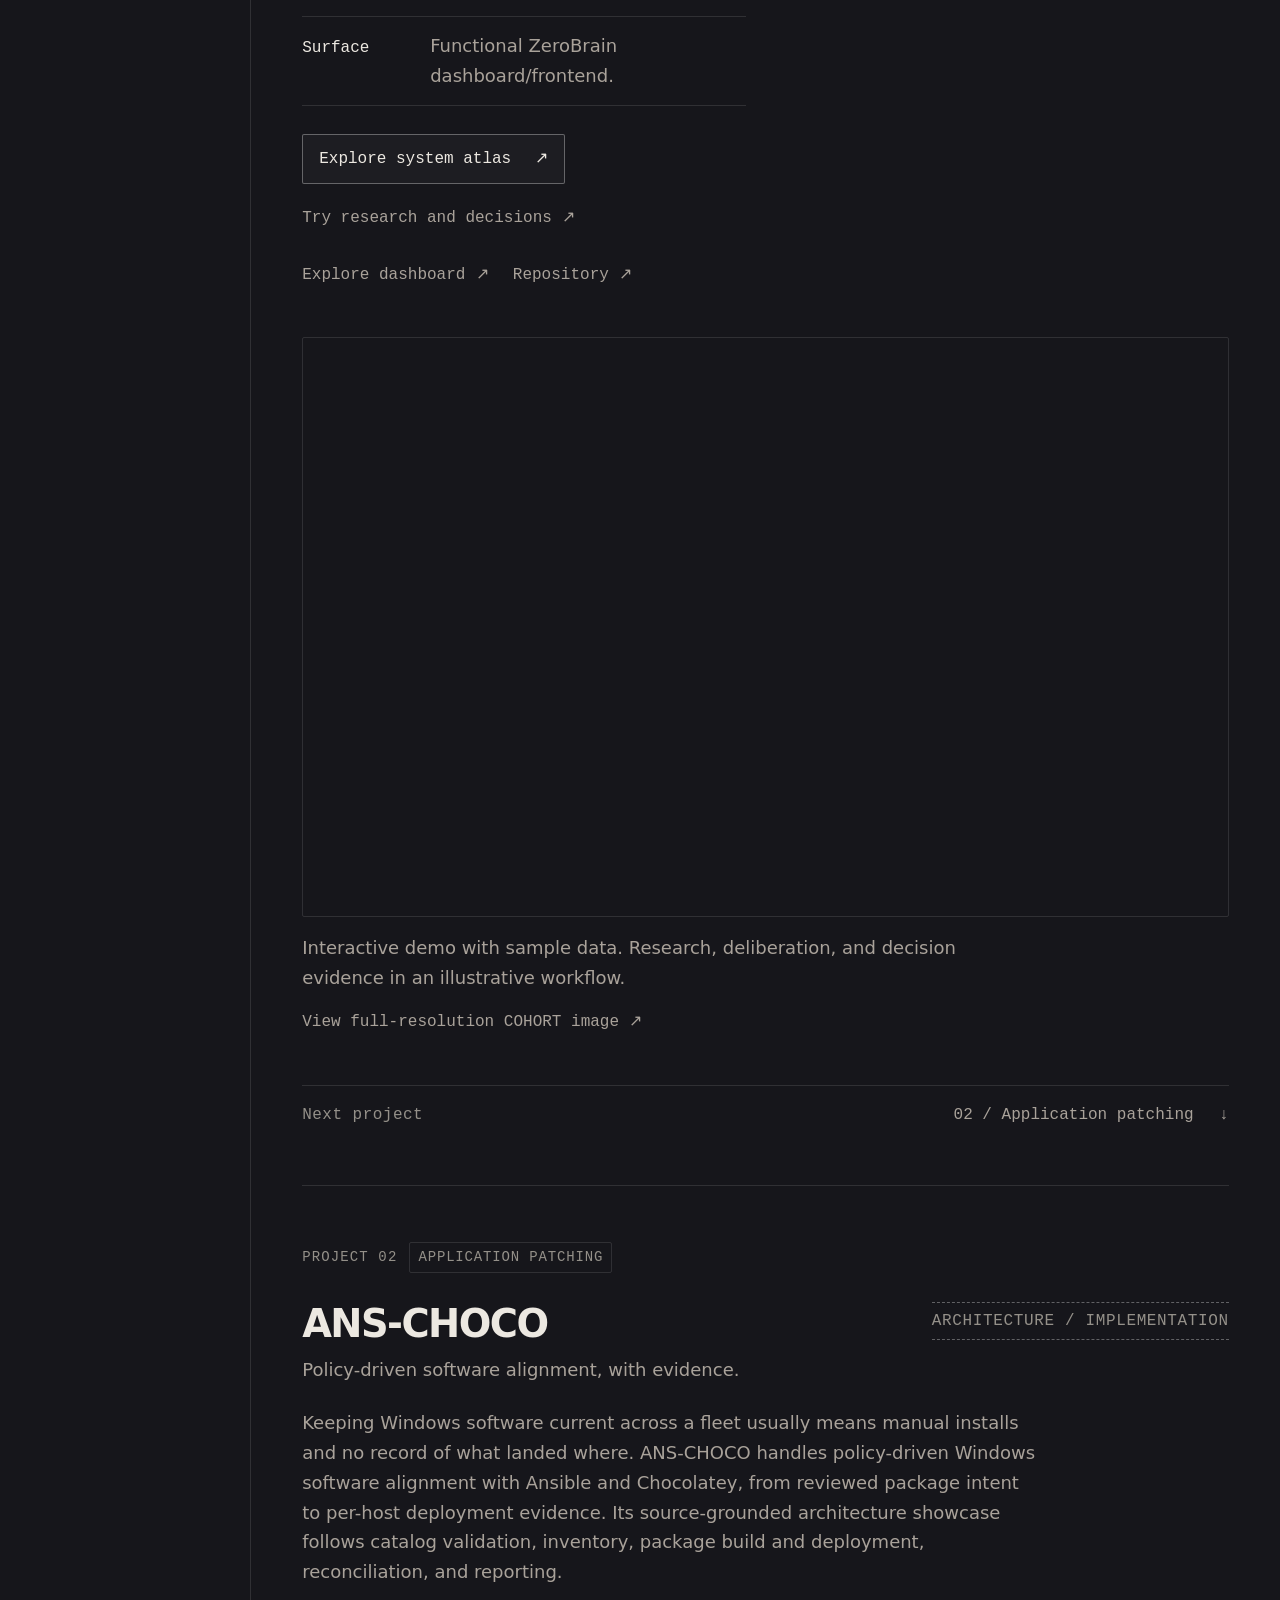
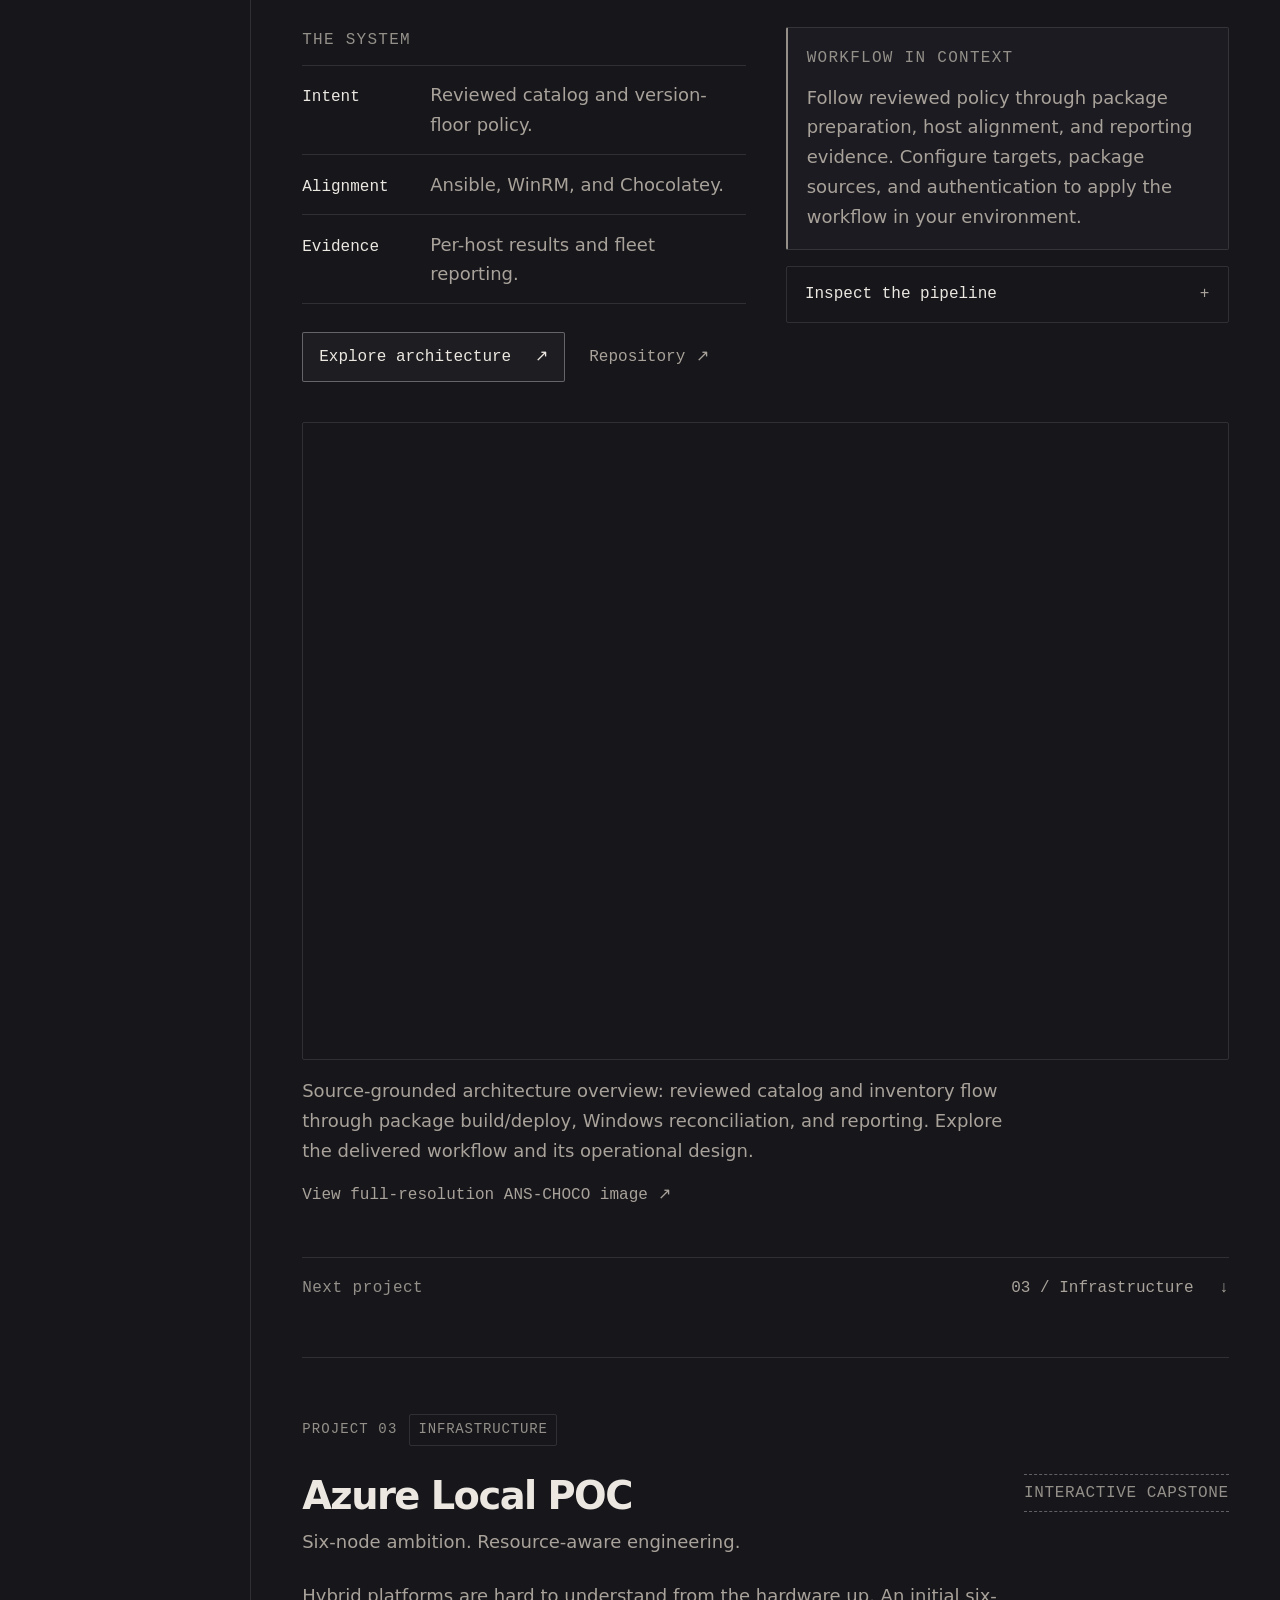
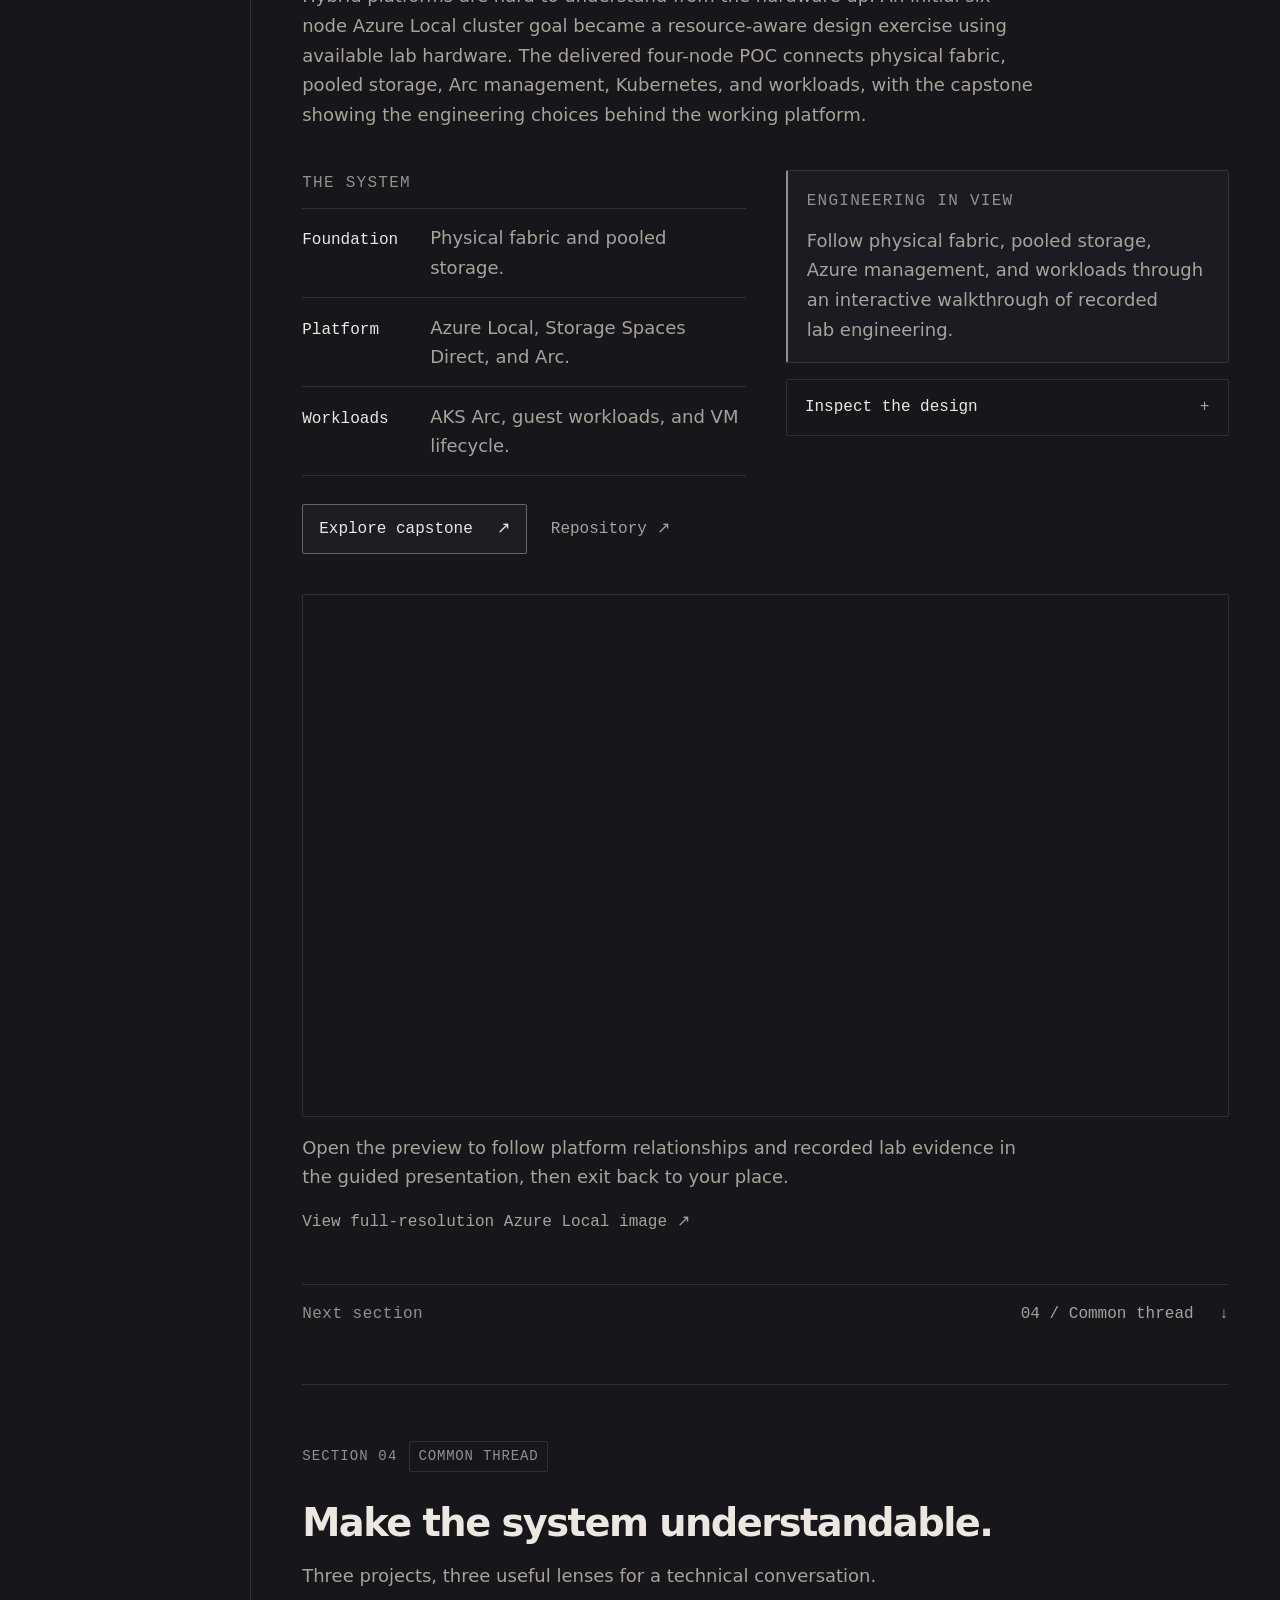
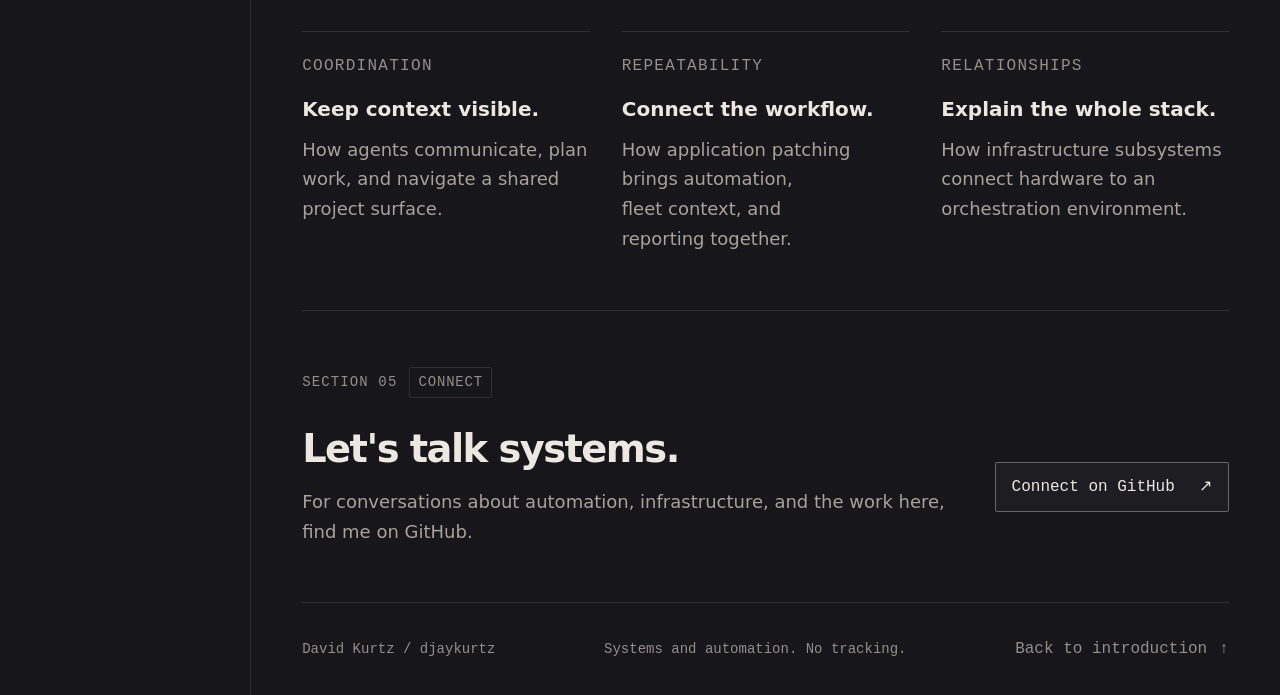
==== commit 3fe34238: "Strategy-first hero copy, focus sidebar, balanced wrapping" ====
--- a/site/index.html
+++ b/site/index.html
@@ -42,8 +42,8 @@
           <li><a href="#connect"><span class="rail-number" aria-hidden="true">05</span><span>Connect</span></a></li>
         </ol>
         <div class="rail-foot">
-          <p class="cap">Reading the work</p>
-          <p>Read the story, then inspect the implementation.</p>
+          <p class="cap">Focus</p>
+          <p>Technology strategy · Automation · AI systems</p>
         </div>
       </nav>
 
@@ -52,20 +52,19 @@
           <div class="movement-label"><span>Section 00</span><span class="chip">Introduction</span></div>
           <div class="hero-body">
             <div>
-              <p class="hero-kicker">David Kurtz / systems &amp; automation</p>
+              <p class="hero-kicker">David Kurtz / technology strategy &amp; automation</p>
               <h1 id="hero-title">Systems thinking.<br>Practical automation.</h1>
-              <p class="hero-intro">I work on making complex systems easier to coordinate, maintain, and understand.</p>
-              <p class="hero-detail">Three projects, from Copilot CLI agent workflows to Windows application patching and Azure Local infrastructure design.</p>
-              <div class="link-row">
-                <a class="button" href="#cohort">Enter the work <span aria-hidden="true">&darr;</span></a>
+              <p class="hero-intro">Turning IT challenges into systems that run faster, cost less and hold up under pressure.</p>
+              <p class="hero-detail">Three projects, each starting from a business problem: scattered project context, manual patching, and an unproven platform.</p>
+              <div class="link-row">
+                <a class="button" href="#cohort">See the projects <span aria-hidden="true">&darr;</span></a>
                 <a class="text-link" href="https://github.com/djaykurtz">View GitHub profile <span aria-hidden="true">&nearr;</span></a>
               </div>
             </div>
-            <aside class="intro-note" aria-label="How to explore">
-              <p class="cap">A guided view</p>
-              <p class="note-title">Context first.<br>Depth on demand.</p>
-              <p>Each project introduces a system and opens into the engineering details worth discussing.</p>
-              <p class="note-meta">Built to read, inspect, and explore.</p>
+            <aside class="intro-note" aria-label="How I work">
+              <p class="cap">How I work</p>
+              <p class="note-title">Problem first.<br>Technology second.</p>
+              <p>Each project starts with what the business needed, then shows the design that delivered it.</p>
             </aside>
           </div>
           <div class="fabric-strip" aria-label="Project areas">
--- a/site/styles.css
+++ b/site/styles.css
@@ -30,6 +30,7 @@
 a:hover { text-decoration: underline; text-underline-offset: .25em; }
 a:focus-visible, summary:focus-visible, button:focus-visible { outline: 2px solid var(--ink); outline-offset: 5px; border-radius: 2px; }
 h1, h2, h3, p { margin: 0; }
+p { text-wrap: pretty; }
 h1, h2, h3 { line-height: 1.15; }
 p + p { margin-top: 1rem; }
 .skip-link { position: absolute; z-index: 5; top: 1rem; left: 1rem; padding: .8rem 1.2rem; background: var(--ink); color: var(--shell); transform: translateY(-180%); font-weight: 700; }
@@ -59,8 +60,9 @@
 .hero-body { display: grid; grid-template-columns: minmax(0, 2fr) minmax(0, 1fr); align-items: center; gap: 3rem; }
 .hero-kicker { color: var(--ink-soft); font-family: var(--mono); font-size: var(--label); letter-spacing: .05em; text-transform: uppercase; }
 h1 { margin-block: 1rem 1.5rem; font-size: clamp(2.5rem, 4vw, 3.65rem); font-weight: 600; letter-spacing: -.055em; line-height: 1.08; }
-.hero-intro { max-width: 64ch; font-size: var(--reading); line-height: 1.65; }
-.hero-detail { max-width: 64ch; color: var(--ink-soft); font-size: var(--reading); }
+/* Balanced wrap: Segoe UI sets wider than San Francisco, so these short lines wrap on Windows. */
+.hero-intro { max-width: 64ch; font-size: var(--reading); line-height: 1.65; text-wrap: balance; }
+.hero-detail { max-width: 64ch; color: var(--ink-soft); font-size: var(--reading); text-wrap: balance; }
 .link-row { display: flex; flex-wrap: wrap; align-items: center; gap: .8rem 1.5rem; margin-top: 1.75rem; }
 .button { display: inline-flex; align-items: center; justify-content: space-between; gap: 1.5rem; max-width: 100%; min-height: 44px; padding: .75rem 1rem; border: 1px solid var(--line-strong); border-radius: 2px; background: rgba(255, 255, 255, .03); font-family: var(--mono); font-size: var(--label); line-height: 1.5; transition: background 160ms ease, border-color 160ms ease; }
 .button:hover { background: rgba(255, 255, 255, .07); border-color: var(--ink-soft); text-decoration: none; }
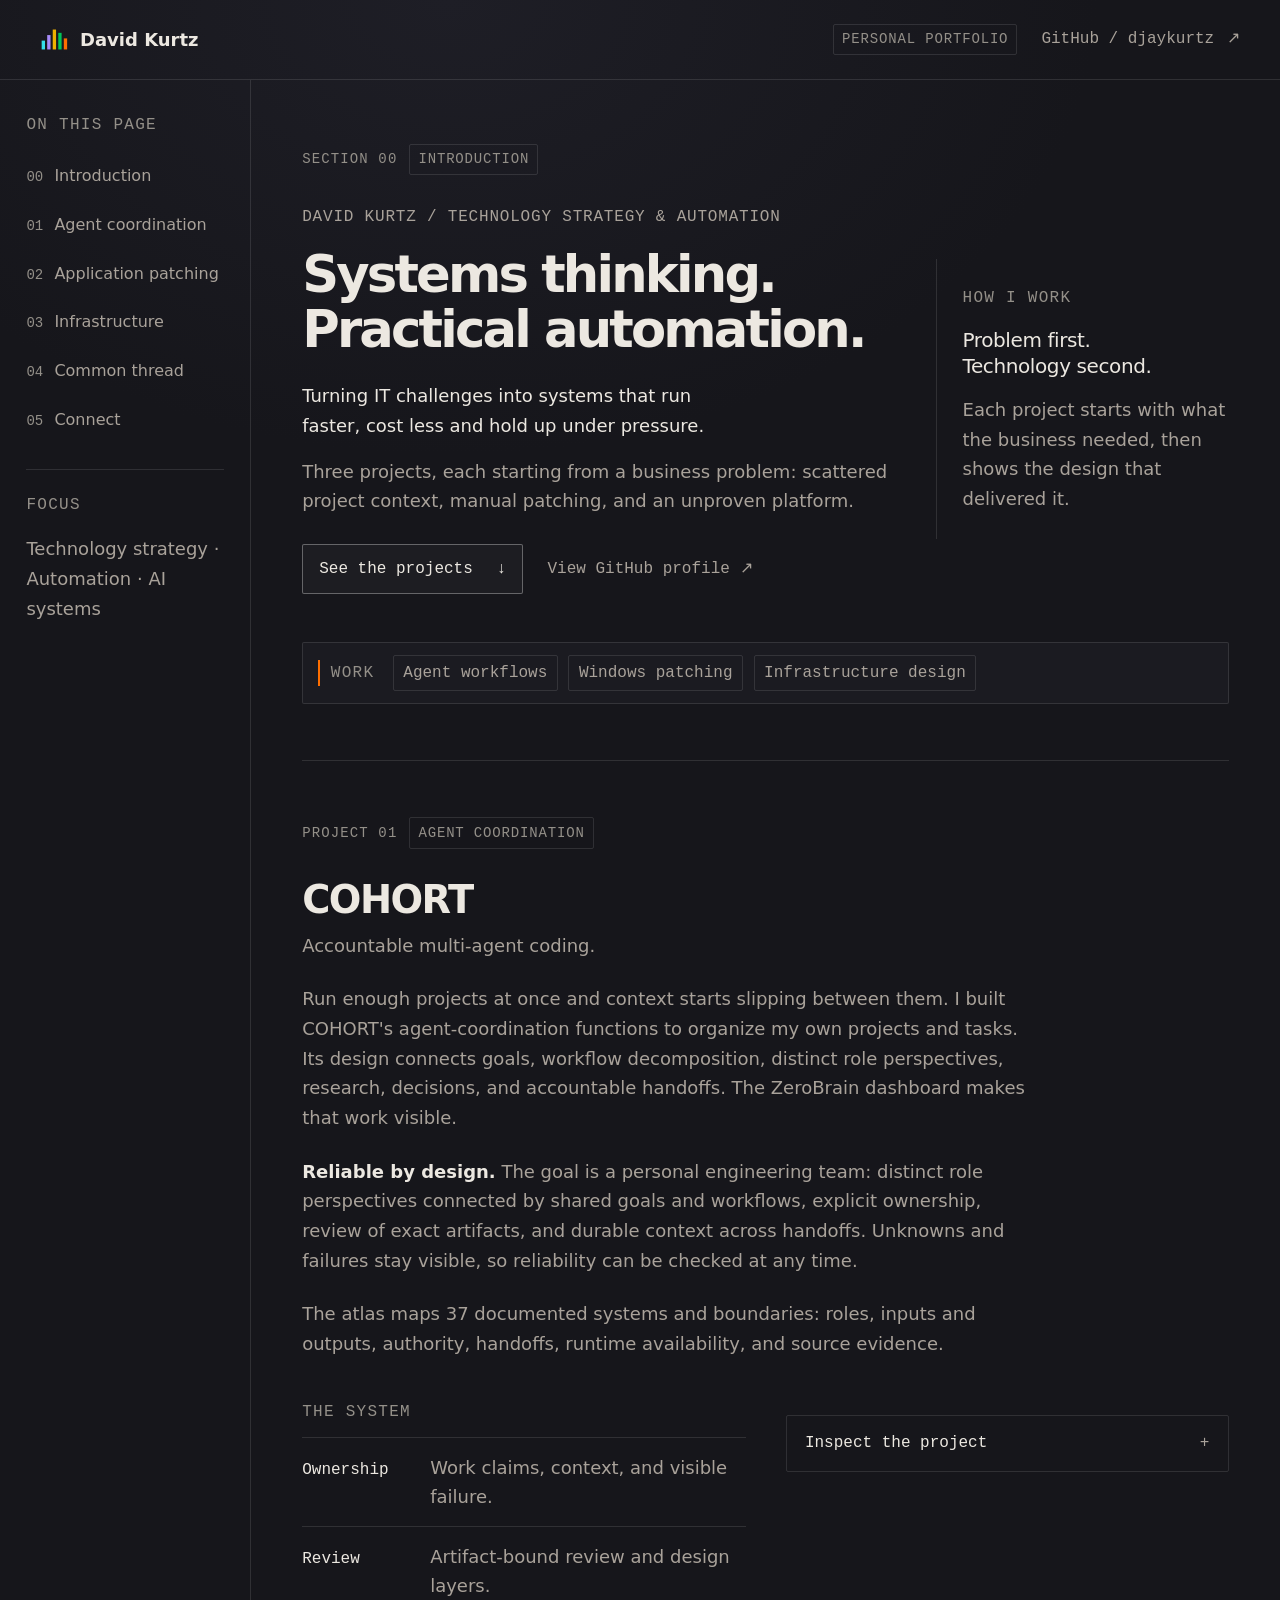
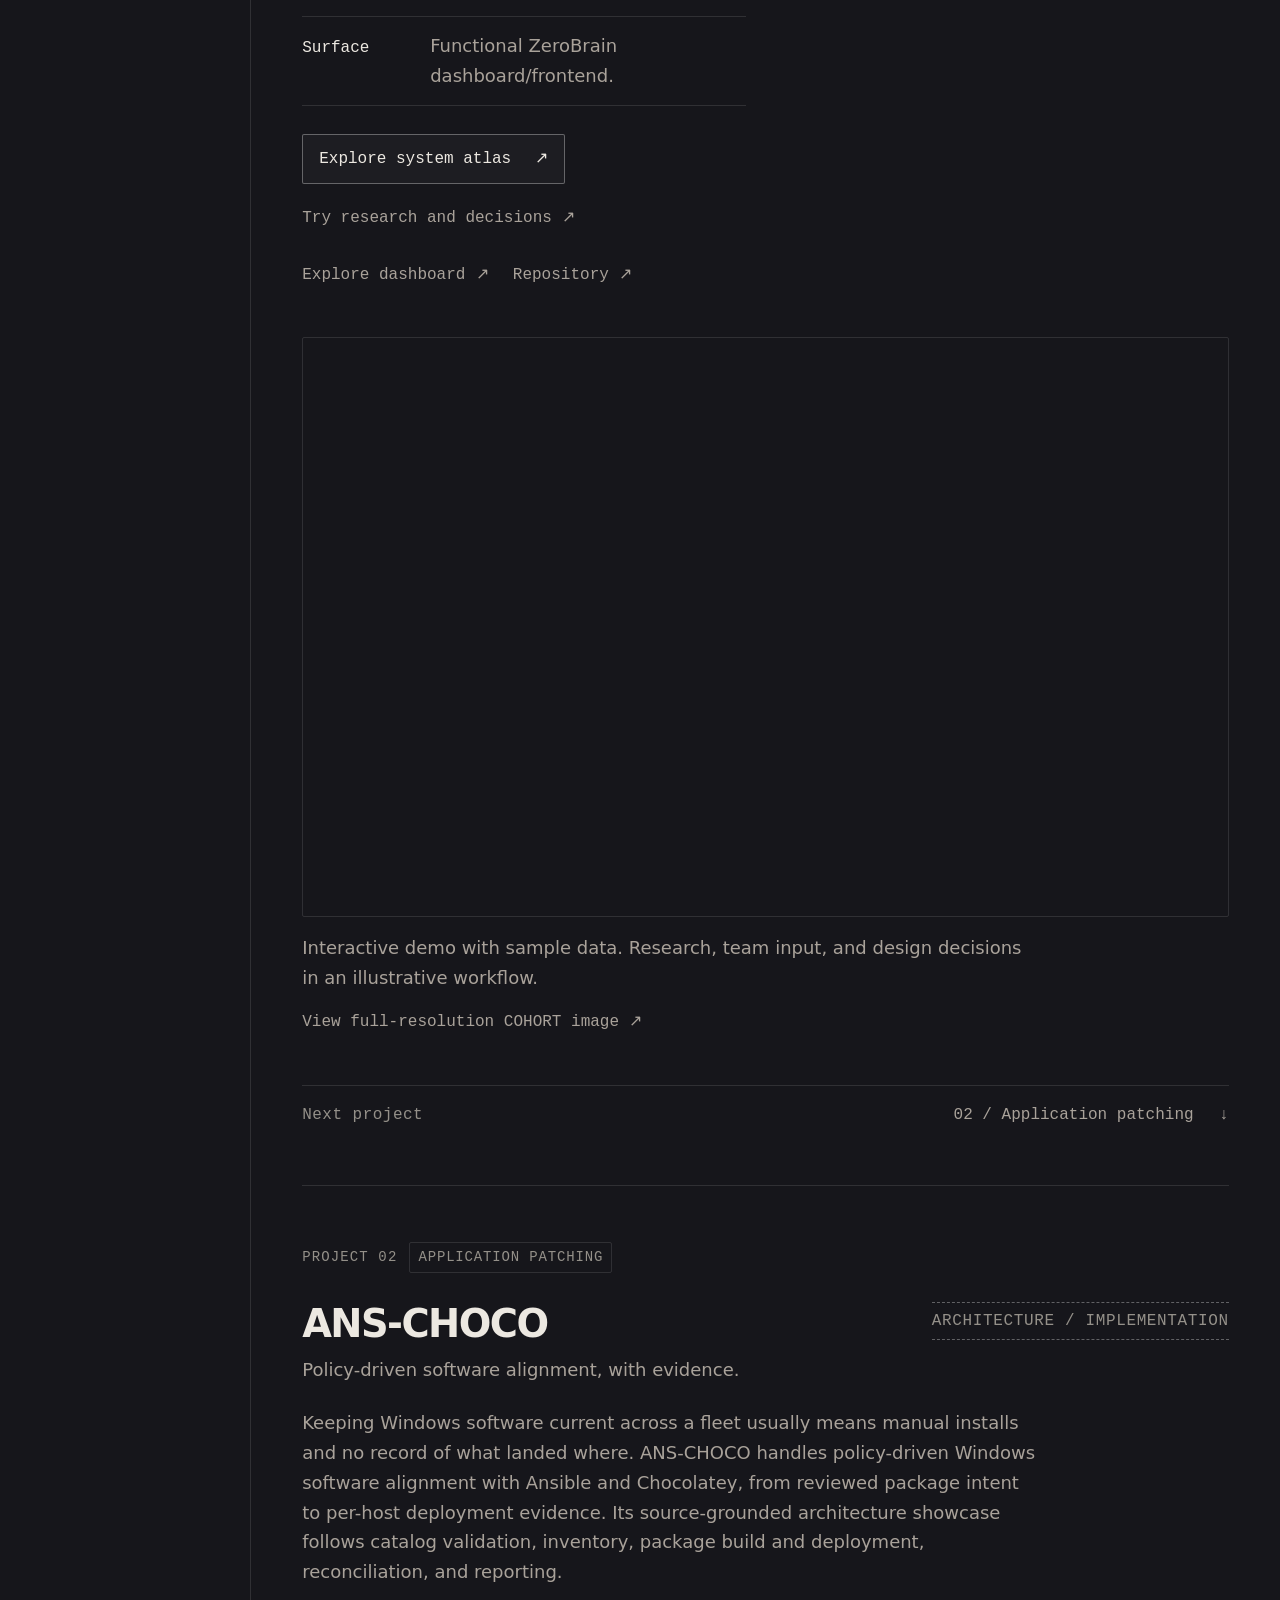
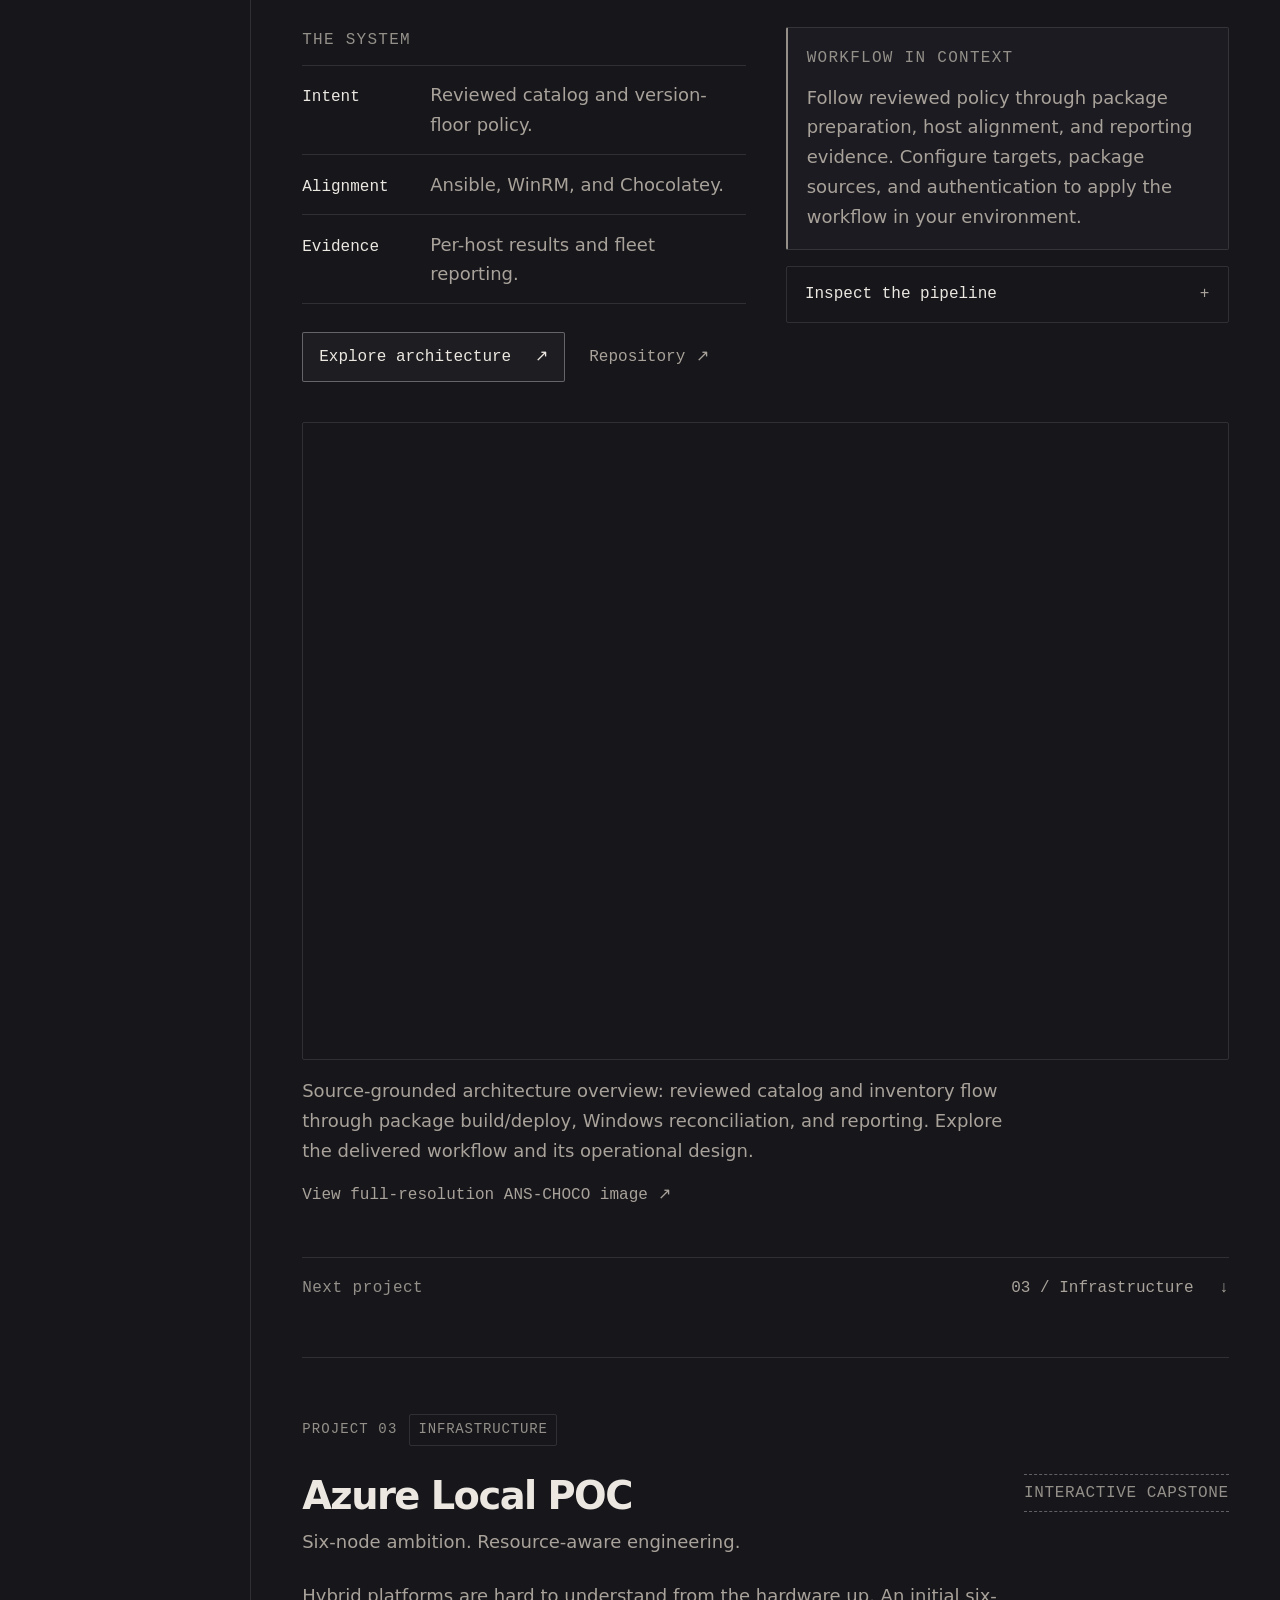
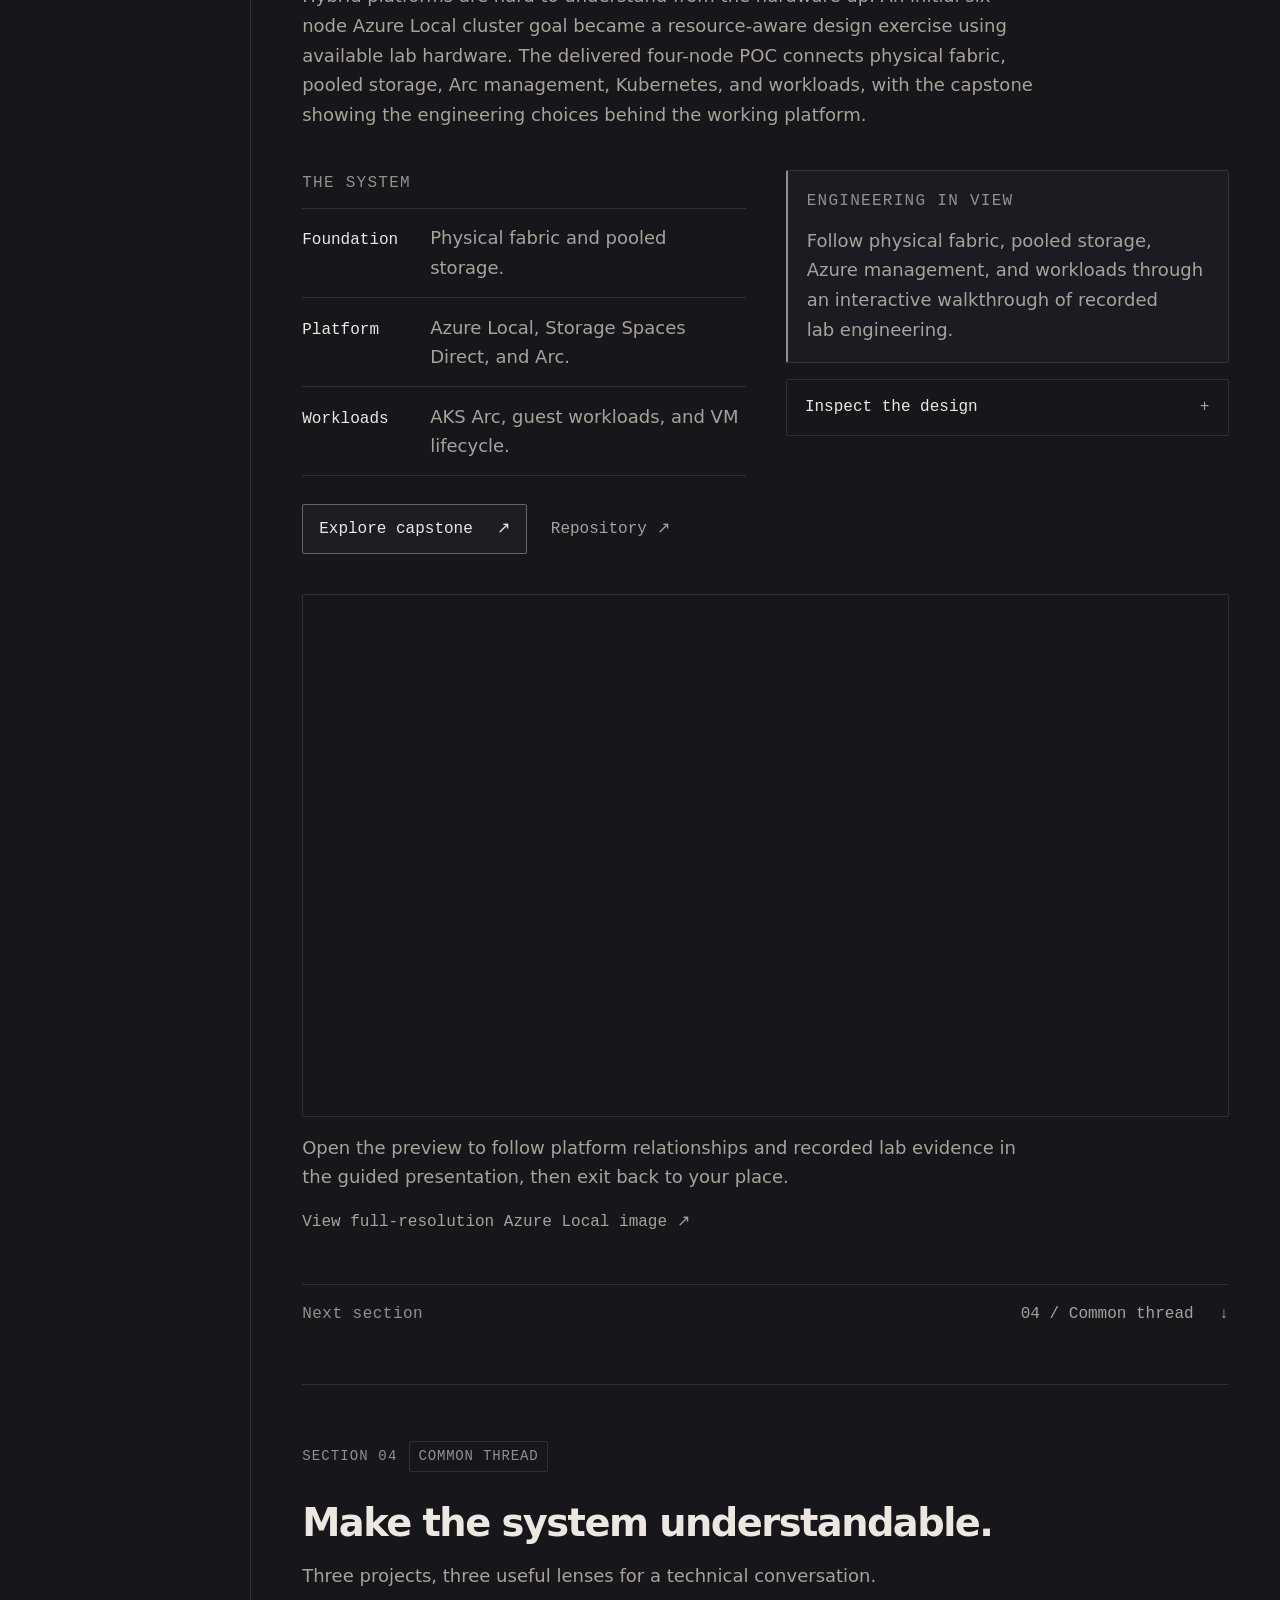
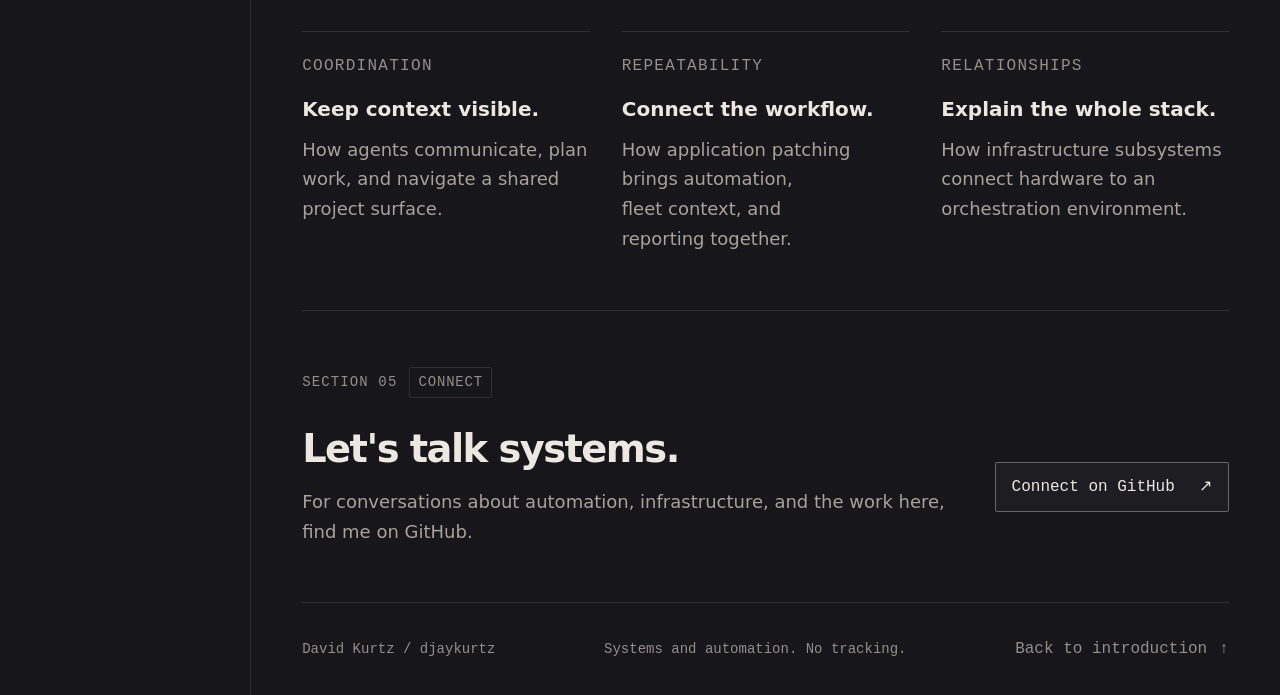
==== commit 1bfe4483: "Documentation and presentation flow adjustments" ====
--- a/site/index.html
+++ b/site/index.html
@@ -106,7 +106,7 @@
                   <p>Try the workflow and explore the technical architecture and source references in the repository.</p>
                   <dl>
                     <div><dt>Explore</dt><dd>Task, node, review, design, and knowledge views, plus the research/decisions inspector, with filters and drilldowns.</dd></div>
-                    <div><dt>Decide</dt><dd>In the documented workflow, waves are for deliberation, and delivery follows separately. Votes are recorded as audit evidence. A latest closed wave with non-empty PM synthesis supports one of five legal bases.</dd></div>
+                    <div><dt>Decide</dt><dd>On a design proposal, each node weighs in from its role and the projects it usually leads. Their input and objections shape the design. The PM's summary of each round carries the most weight, and I have the final say on when it's ready to build.</dd></div>
                     <div><dt>Separate</dt><dd>RFC council-vessel recusal and independent artifact review serve different review responsibilities.</dd></div>
                     <div><dt>Try</dt><dd>Explore status and owner changes, deadlines, and health states in the sample workflow; reset to start again.</dd></div>
                     <div><dt>Discuss</dt><dd>Work ownership, artifact-bound review, durable-context architecture, and visible failure.</dd></div>
@@ -117,9 +117,9 @@
           </div>
           <figure class="project-figure">
             <a href="https://djaykurtz.github.io/COHORT/" class="project-preview">
-              <img src="assets/cohort-governance.png" width="1440" height="900" loading="lazy" decoding="async" alt="Research and decisions inspector showing sample votes and deliberation evidence.">
+              <img src="assets/cohort-governance.png" width="1440" height="900" loading="lazy" decoding="async" alt="Research and decisions inspector showing a sample design review with input from each team role.">
             </a>
-            <figcaption>Interactive demo with sample data. Research, deliberation, and decision evidence in an illustrative workflow.</figcaption>
+            <figcaption>Interactive demo with sample data. Research, team input, and design decisions in an illustrative workflow.</figcaption>
             <p class="figure-tools"><a class="text-link" href="assets/cohort-governance.png">View full-resolution COHORT image <span aria-hidden="true">&nearr;</span></a></p>
           </figure>
           <a class="next-movement" href="#ans-choco"><span>Next project</span><strong>02 / Application patching <span aria-hidden="true">&darr;</span></strong></a>
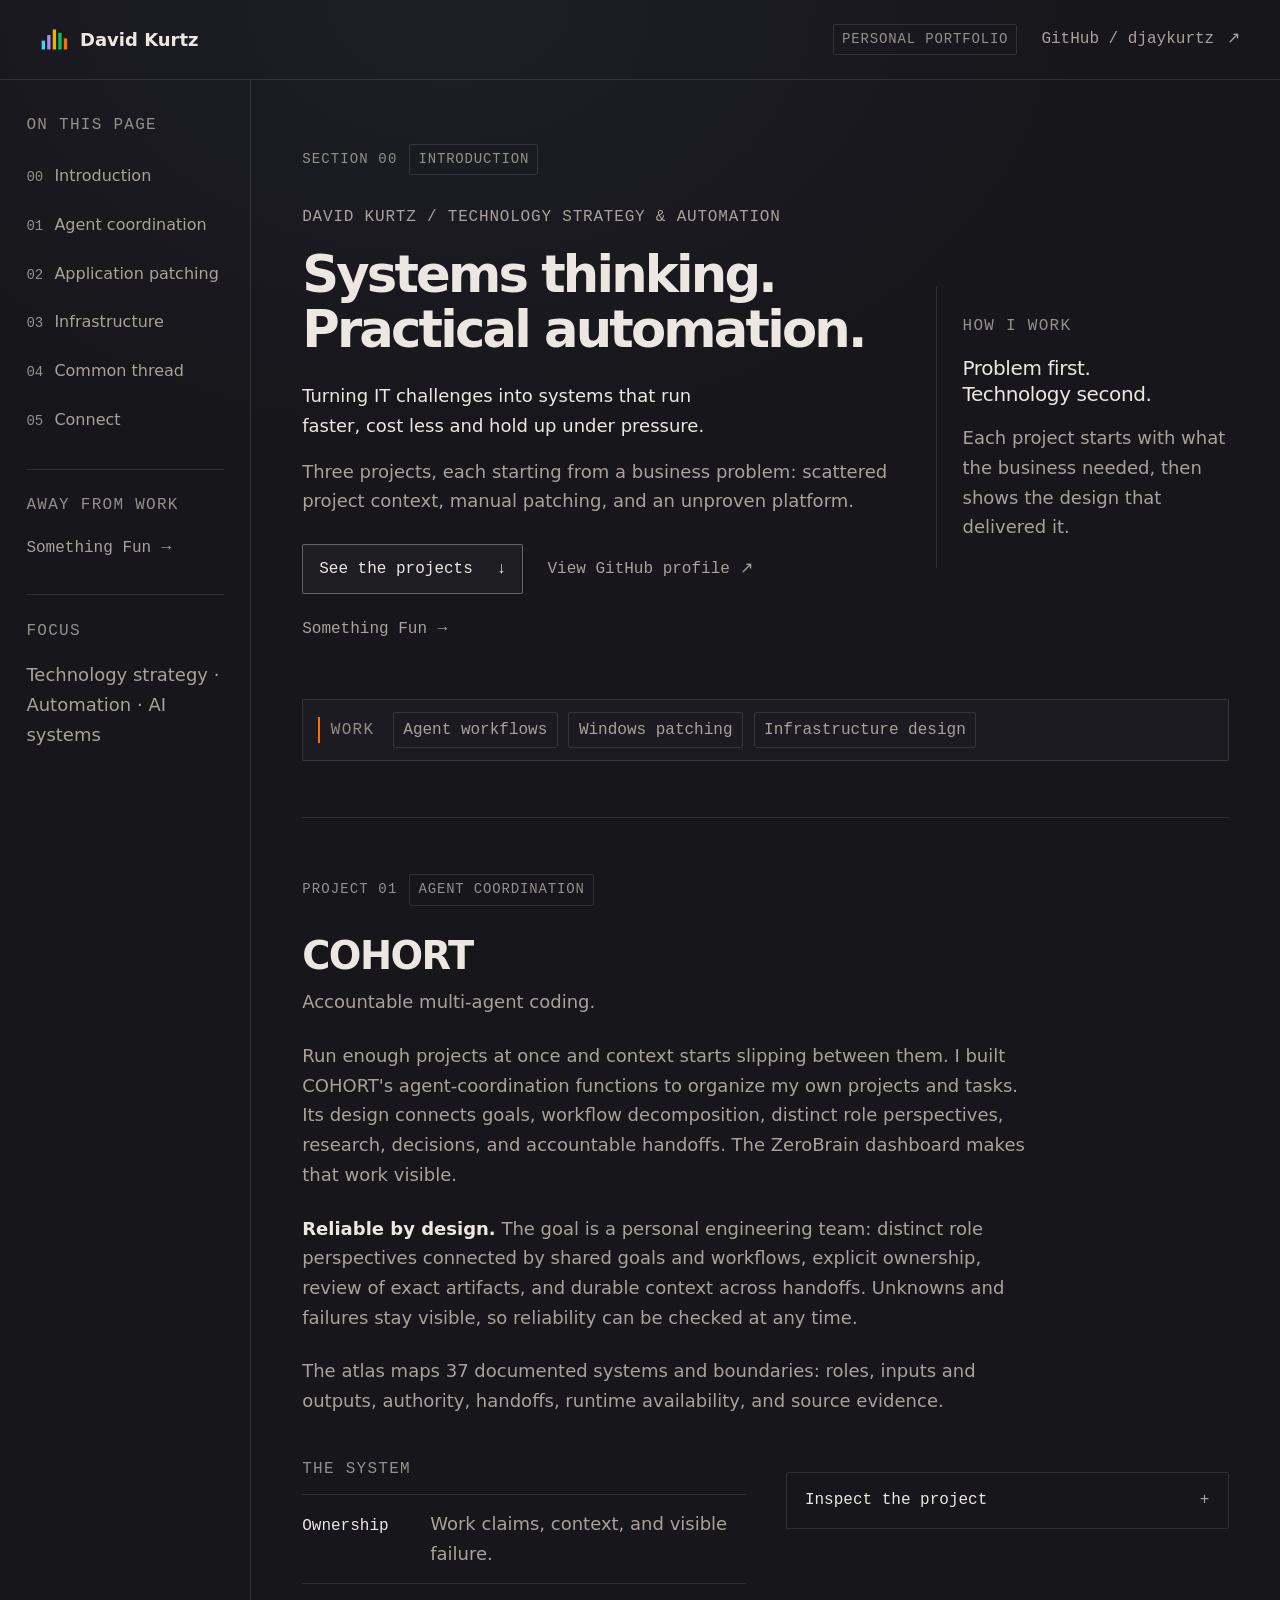
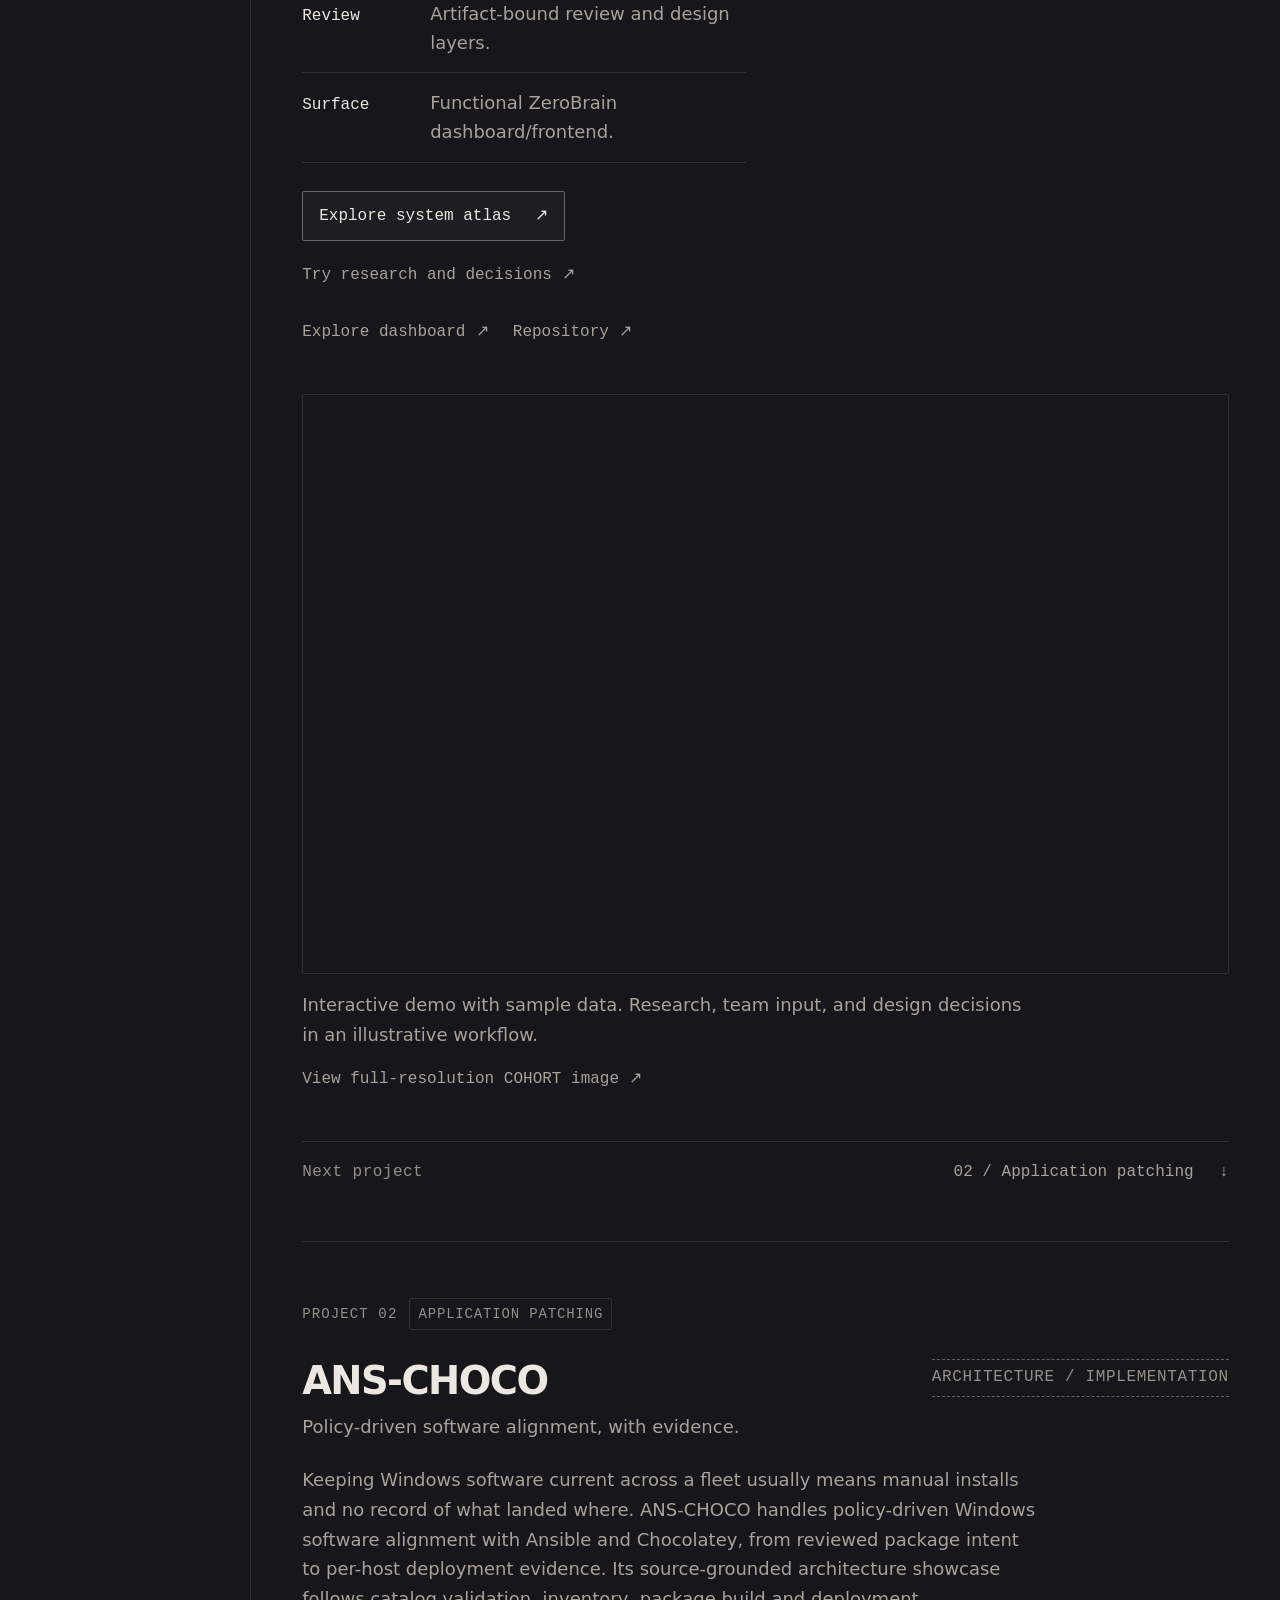
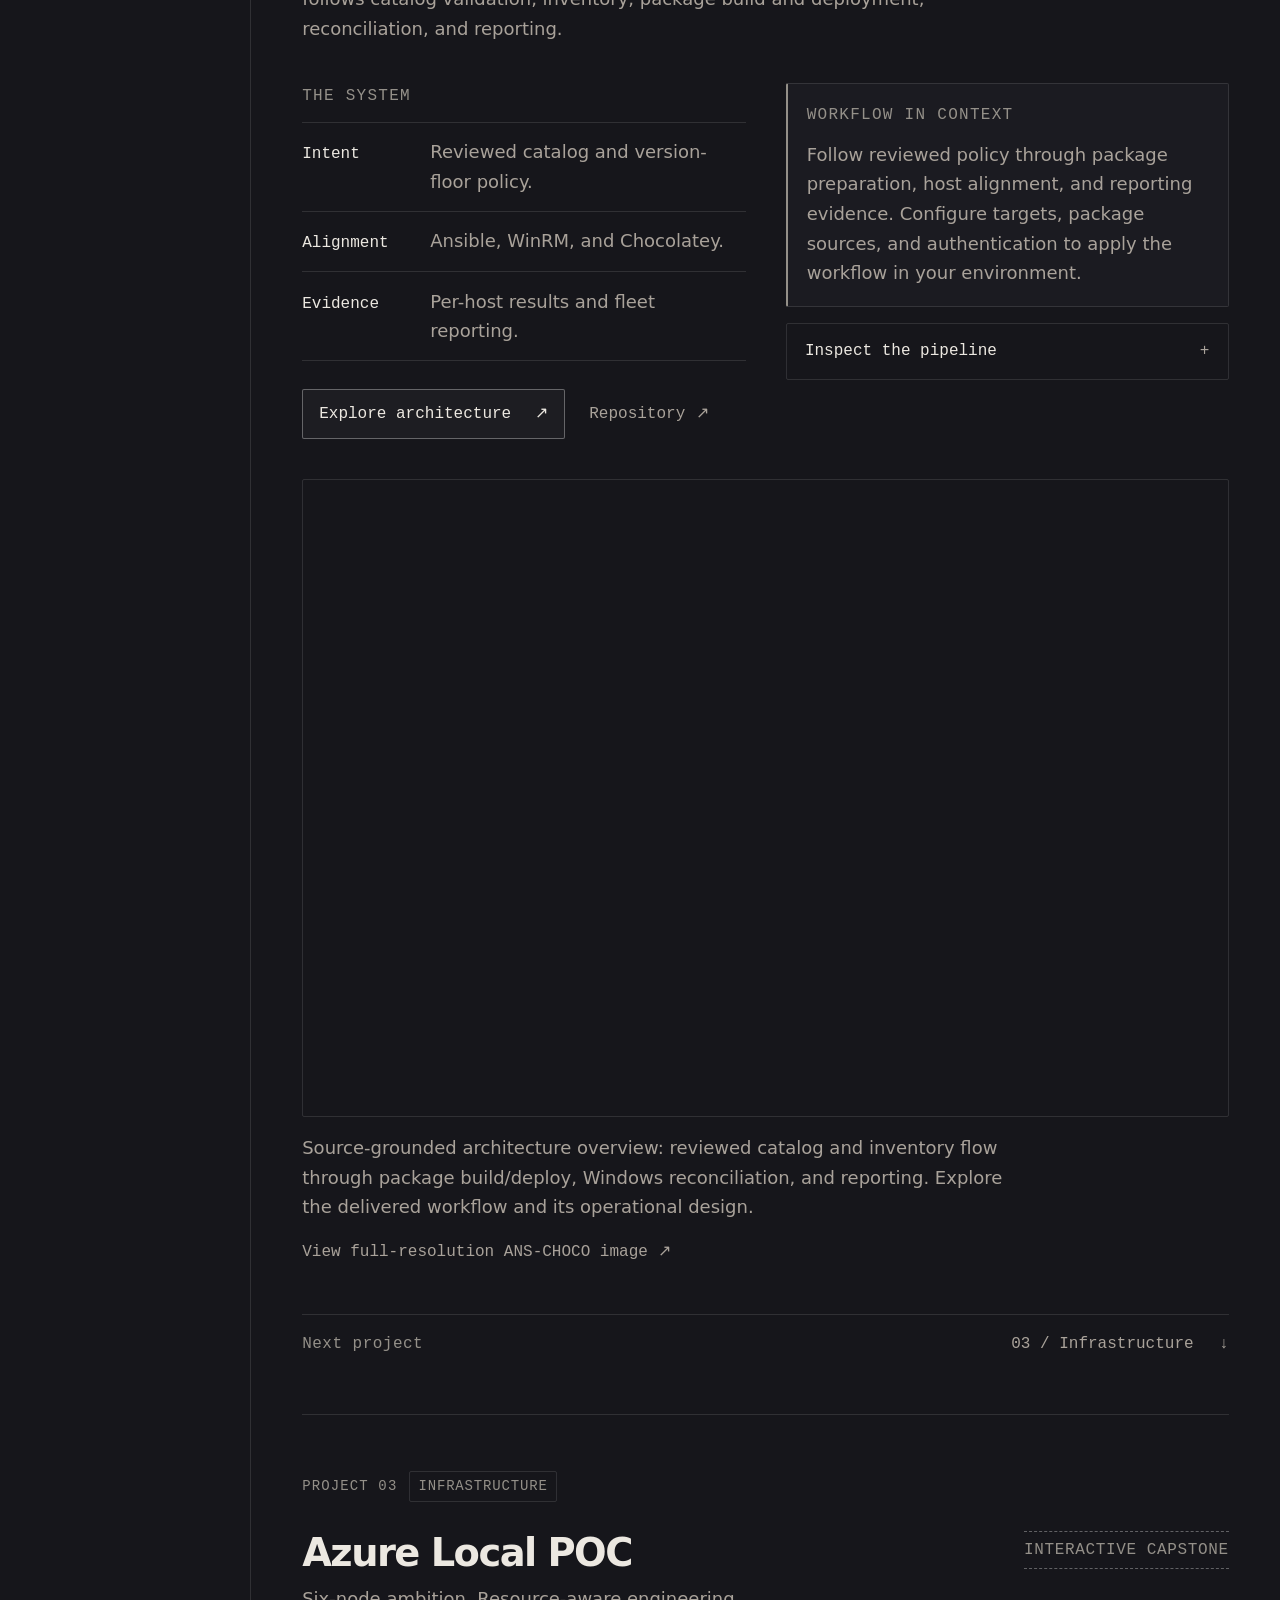
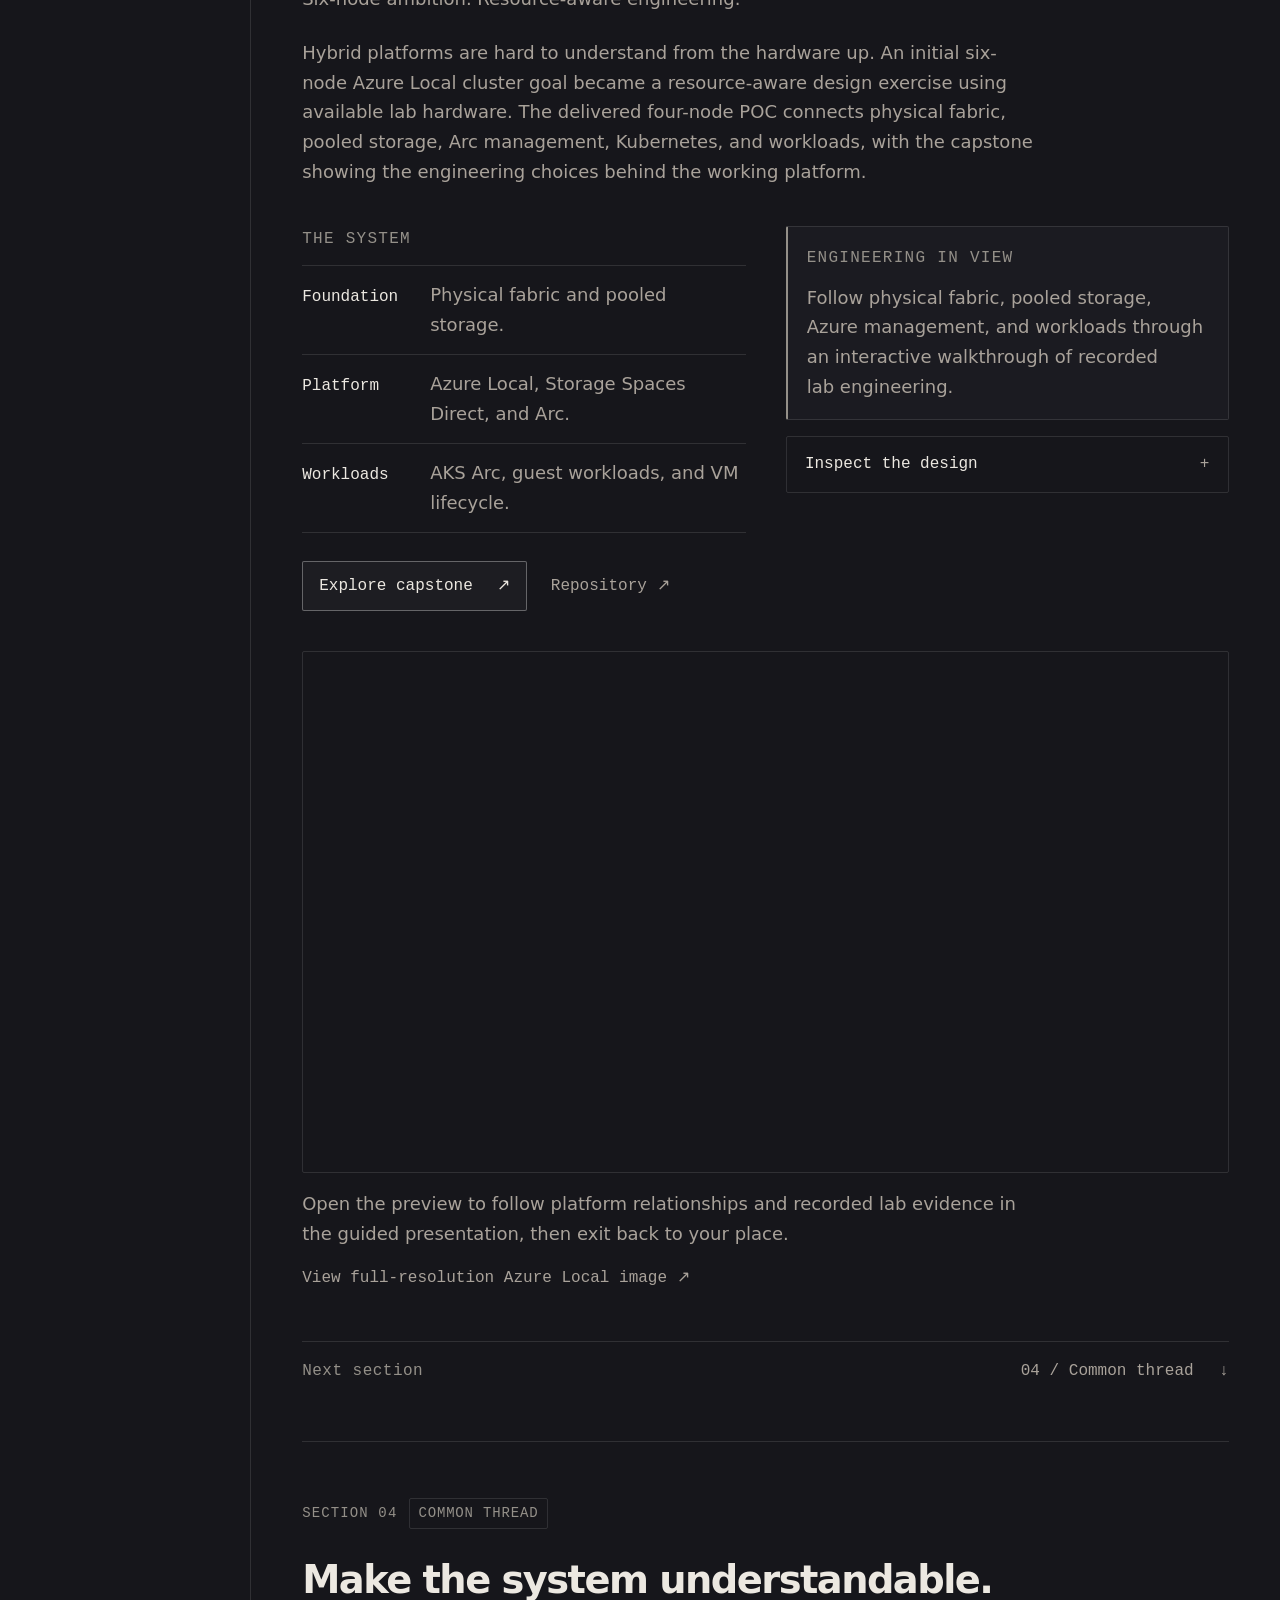
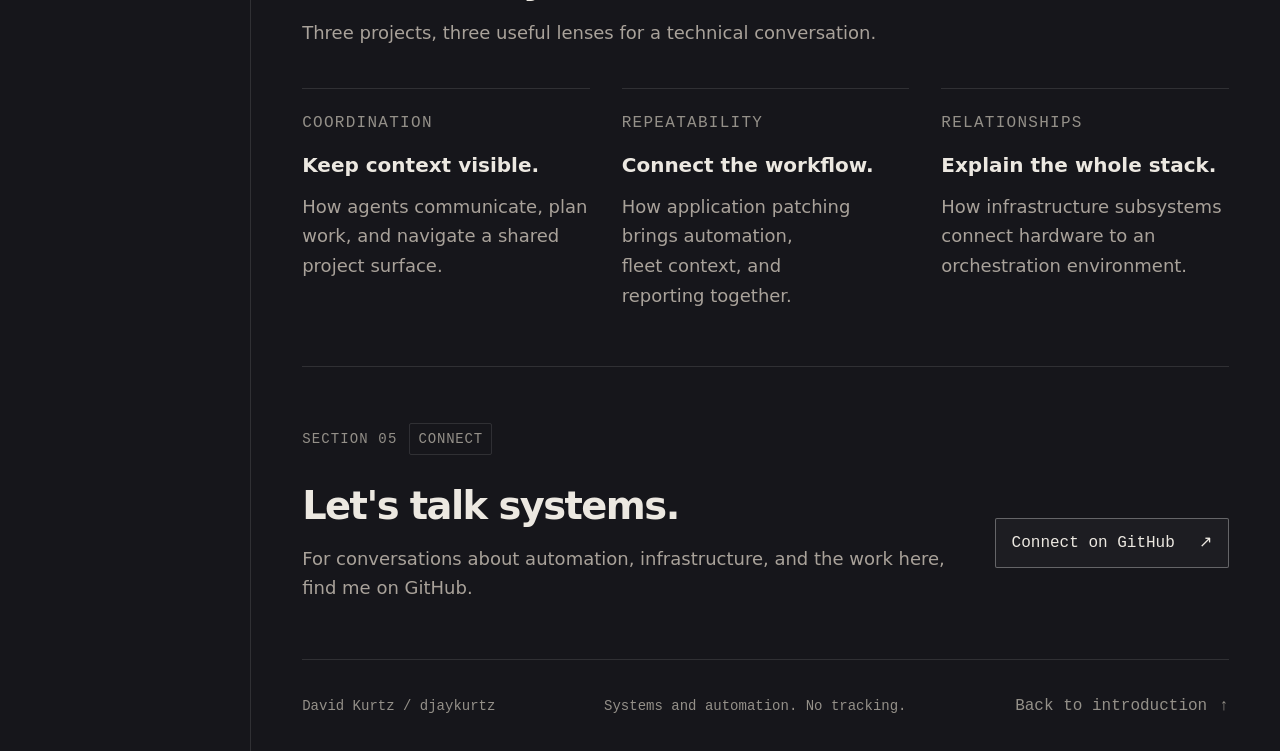
==== commit 81574142: "Add Something Fun showcase and playable Leximotive Keep casual projects separate from the profession" ====
--- a/site/index.html
+++ b/site/index.html
@@ -31,7 +31,7 @@
     </header>
 
     <div class="portfolio-shell">
-      <nav class="movement-rail" aria-label="On this page">
+      <nav class="movement-rail" aria-label="Portfolio navigation">
         <p class="cap">On this page</p>
         <ol class="rail-list">
           <li><a href="#top"><span class="rail-number" aria-hidden="true">00</span><span>Introduction</span></a></li>
@@ -41,6 +41,10 @@
           <li><a href="#approach"><span class="rail-number" aria-hidden="true">04</span><span>Common thread</span></a></li>
           <li><a href="#connect"><span class="rail-number" aria-hidden="true">05</span><span>Connect</span></a></li>
         </ol>
+        <div class="rail-detour">
+          <p class="cap">Away from work</p>
+          <a class="text-link" href="/something-fun/">Something Fun <span aria-hidden="true">&rarr;</span></a>
+        </div>
         <div class="rail-foot">
           <p class="cap">Focus</p>
           <p>Technology strategy · Automation · AI systems</p>
@@ -59,6 +63,7 @@
               <div class="link-row">
                 <a class="button" href="#cohort">See the projects <span aria-hidden="true">&darr;</span></a>
                 <a class="text-link" href="https://github.com/djaykurtz">View GitHub profile <span aria-hidden="true">&nearr;</span></a>
+                <a class="text-link" href="/something-fun/">Something Fun <span aria-hidden="true">&rarr;</span></a>
               </div>
             </div>
             <aside class="intro-note" aria-label="How I work">
--- a/site/styles.css
+++ b/site/styles.css
@@ -50,6 +50,8 @@
 .rail-list a > span:last-child { min-width: 0; }
 .rail-list a:hover { color: var(--ink); background: rgba(255, 255, 255, .04); text-decoration: none; }
 .rail-number { font-family: var(--mono); color: var(--ink-dim); font-size: var(--badge); flex-shrink: 0; }
+.rail-detour { margin: 1.5rem .65rem 0; padding-top: 1.4rem; border-top: 1px solid var(--line); }
+.rail-detour .text-link { display: flex; width: fit-content; margin-top: .5rem; }
 .rail-foot { margin: 1.5rem .65rem 0; padding-top: 1.4rem; border-top: 1px solid var(--line); }
 .rail-foot p:not(.cap) { color: var(--ink-soft); font-size: var(--reading); line-height: 1.65; }
 .rail-foot p.rail-note { color: var(--ink-dim); }
@@ -149,6 +151,7 @@
   .movement-rail > .cap { padding-inline: 0; }
   .rail-list { display: grid; grid-template-columns: repeat(auto-fit, minmax(min(100%, 14rem), 1fr)); gap: .2rem .75rem; }
   .rail-list a { padding-inline: 0; }
+  .rail-detour { margin-inline: 0; }
   .rail-foot { display: none; }
   .workspace { padding-inline: 2rem; border-left: 0; }
   .hero { padding-top: 3rem; }
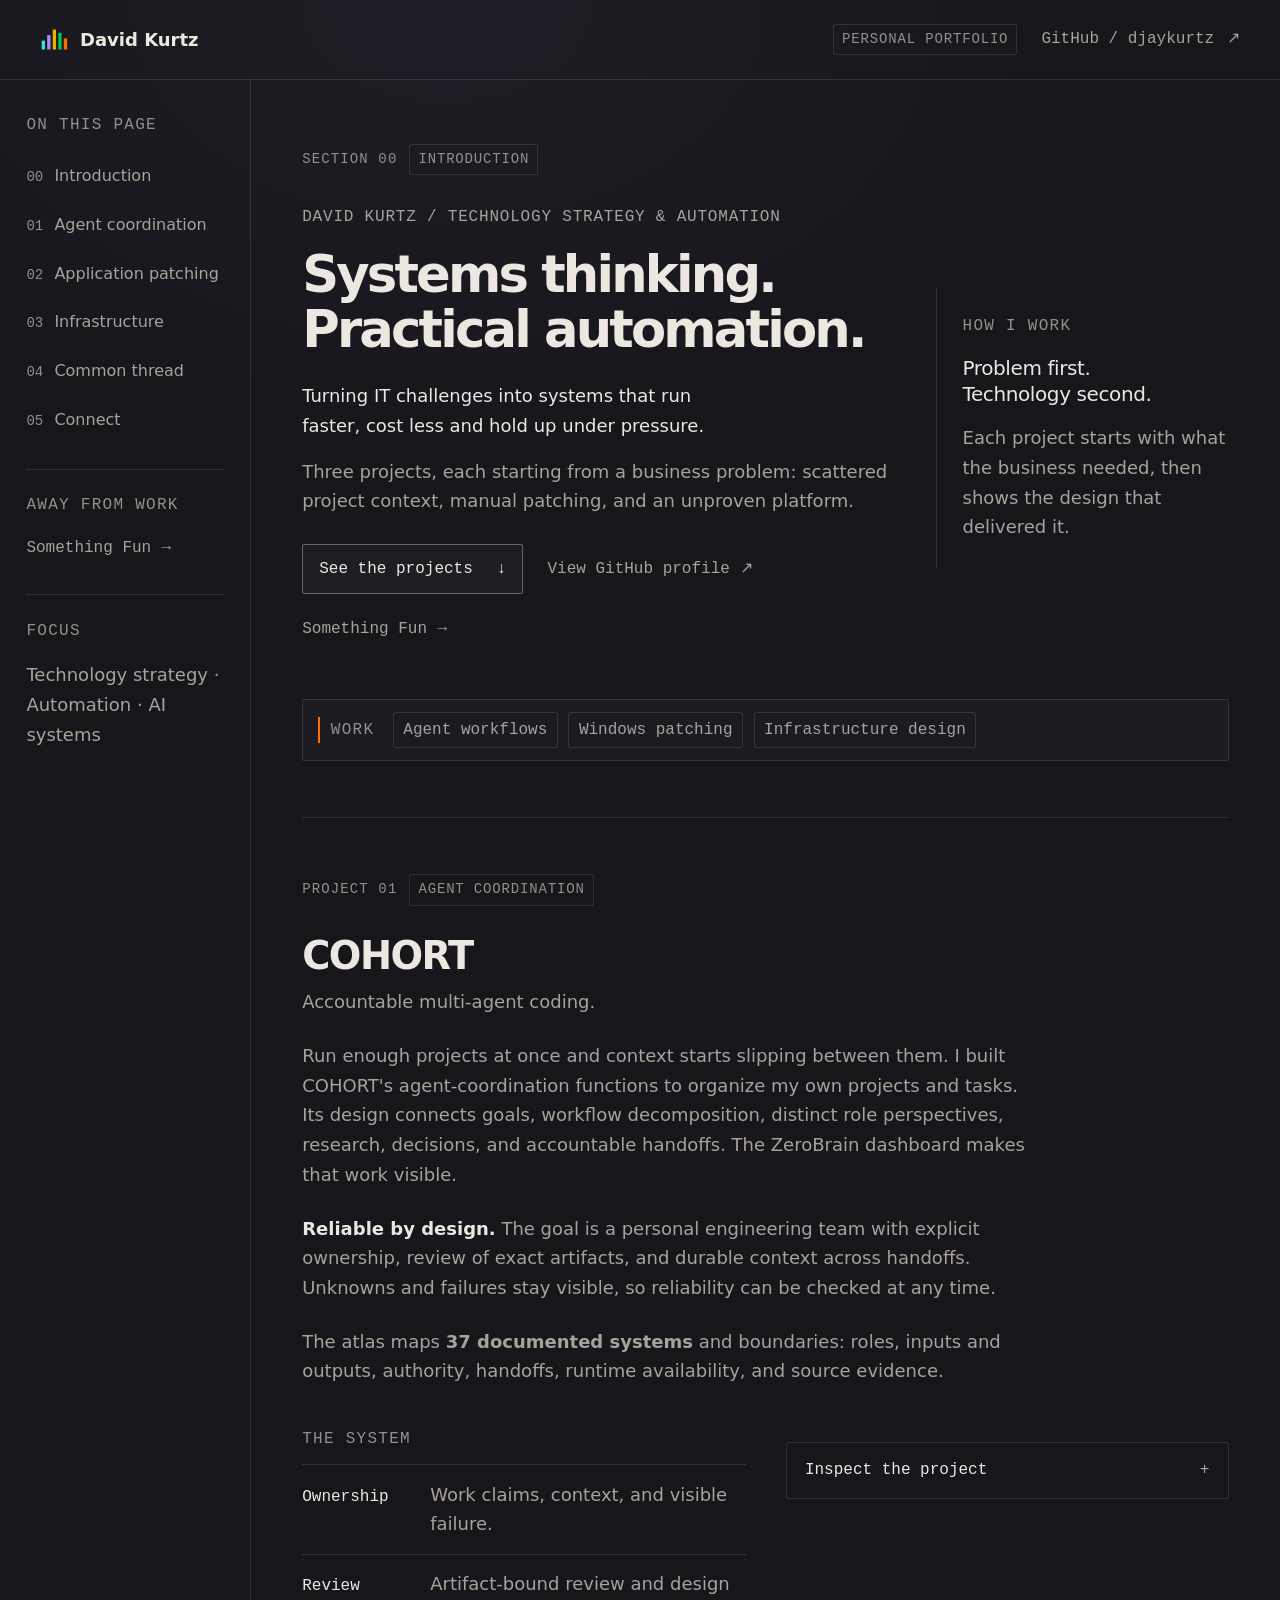
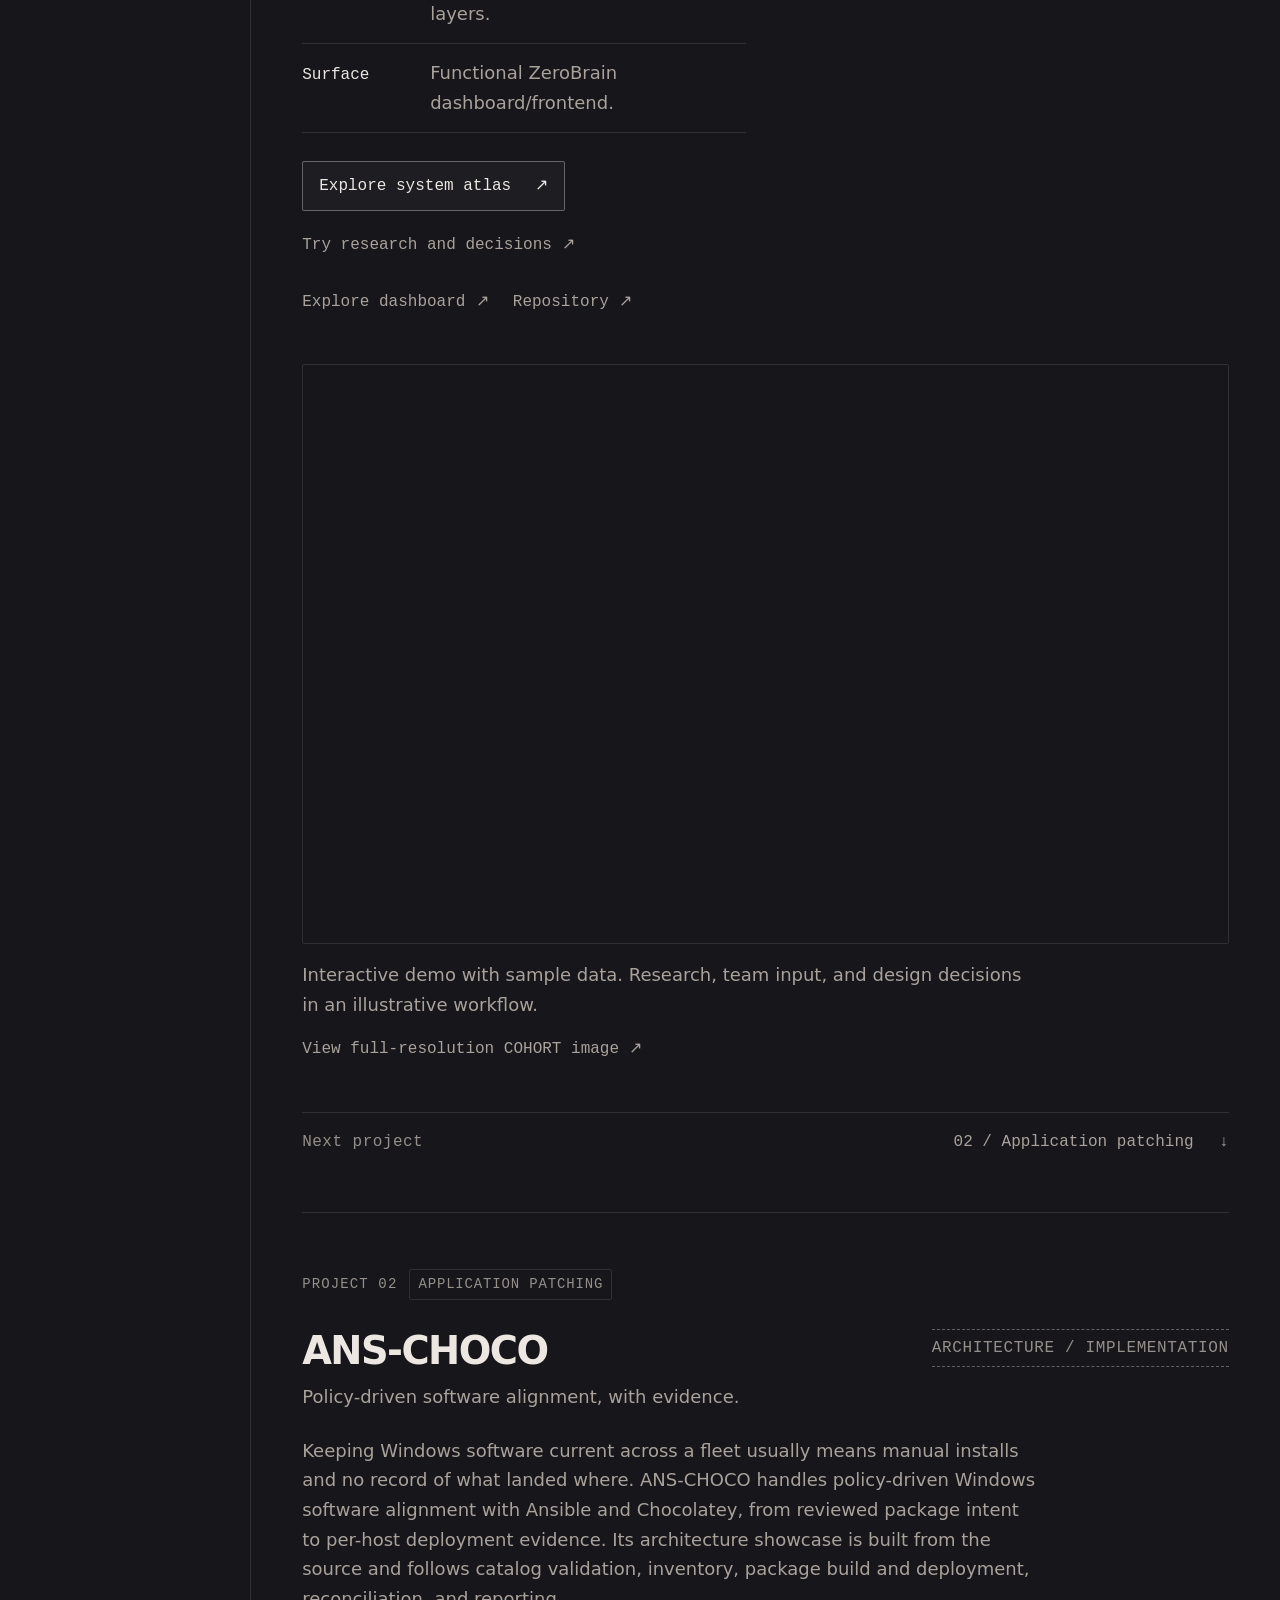
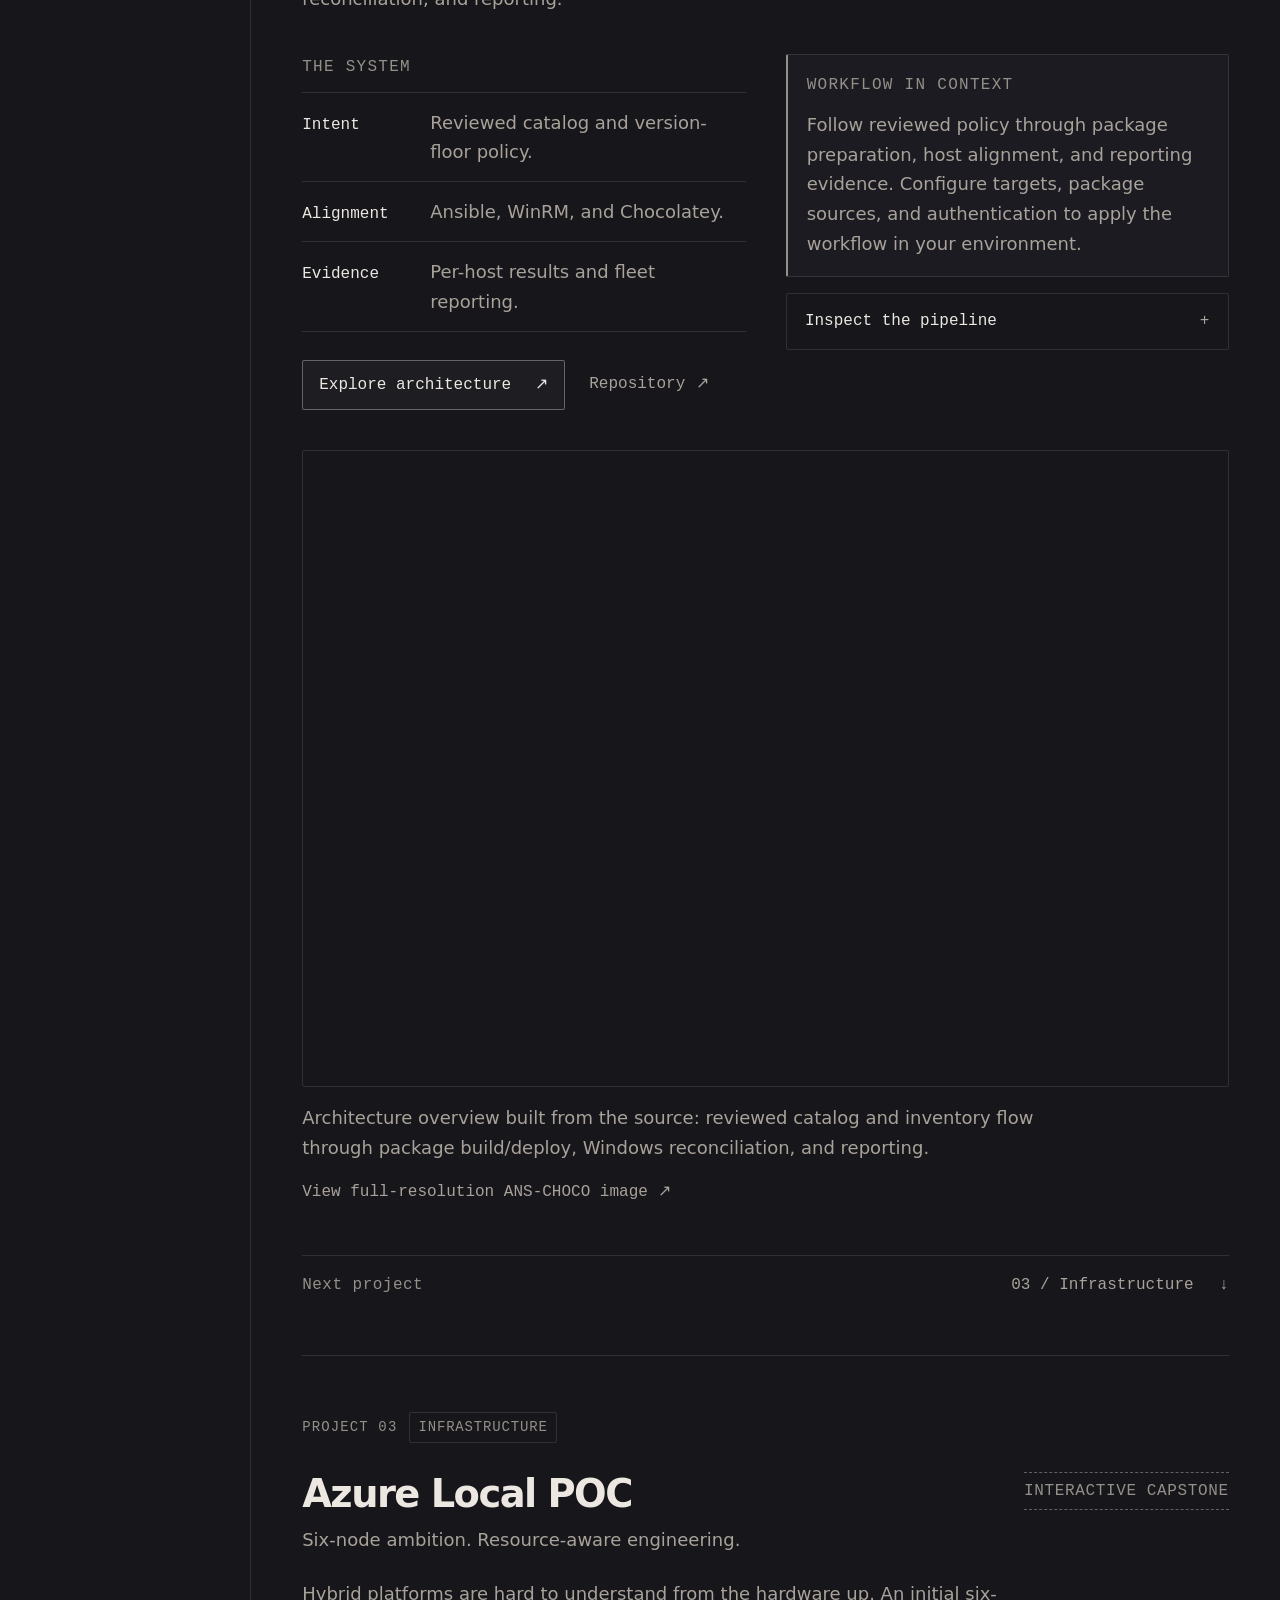
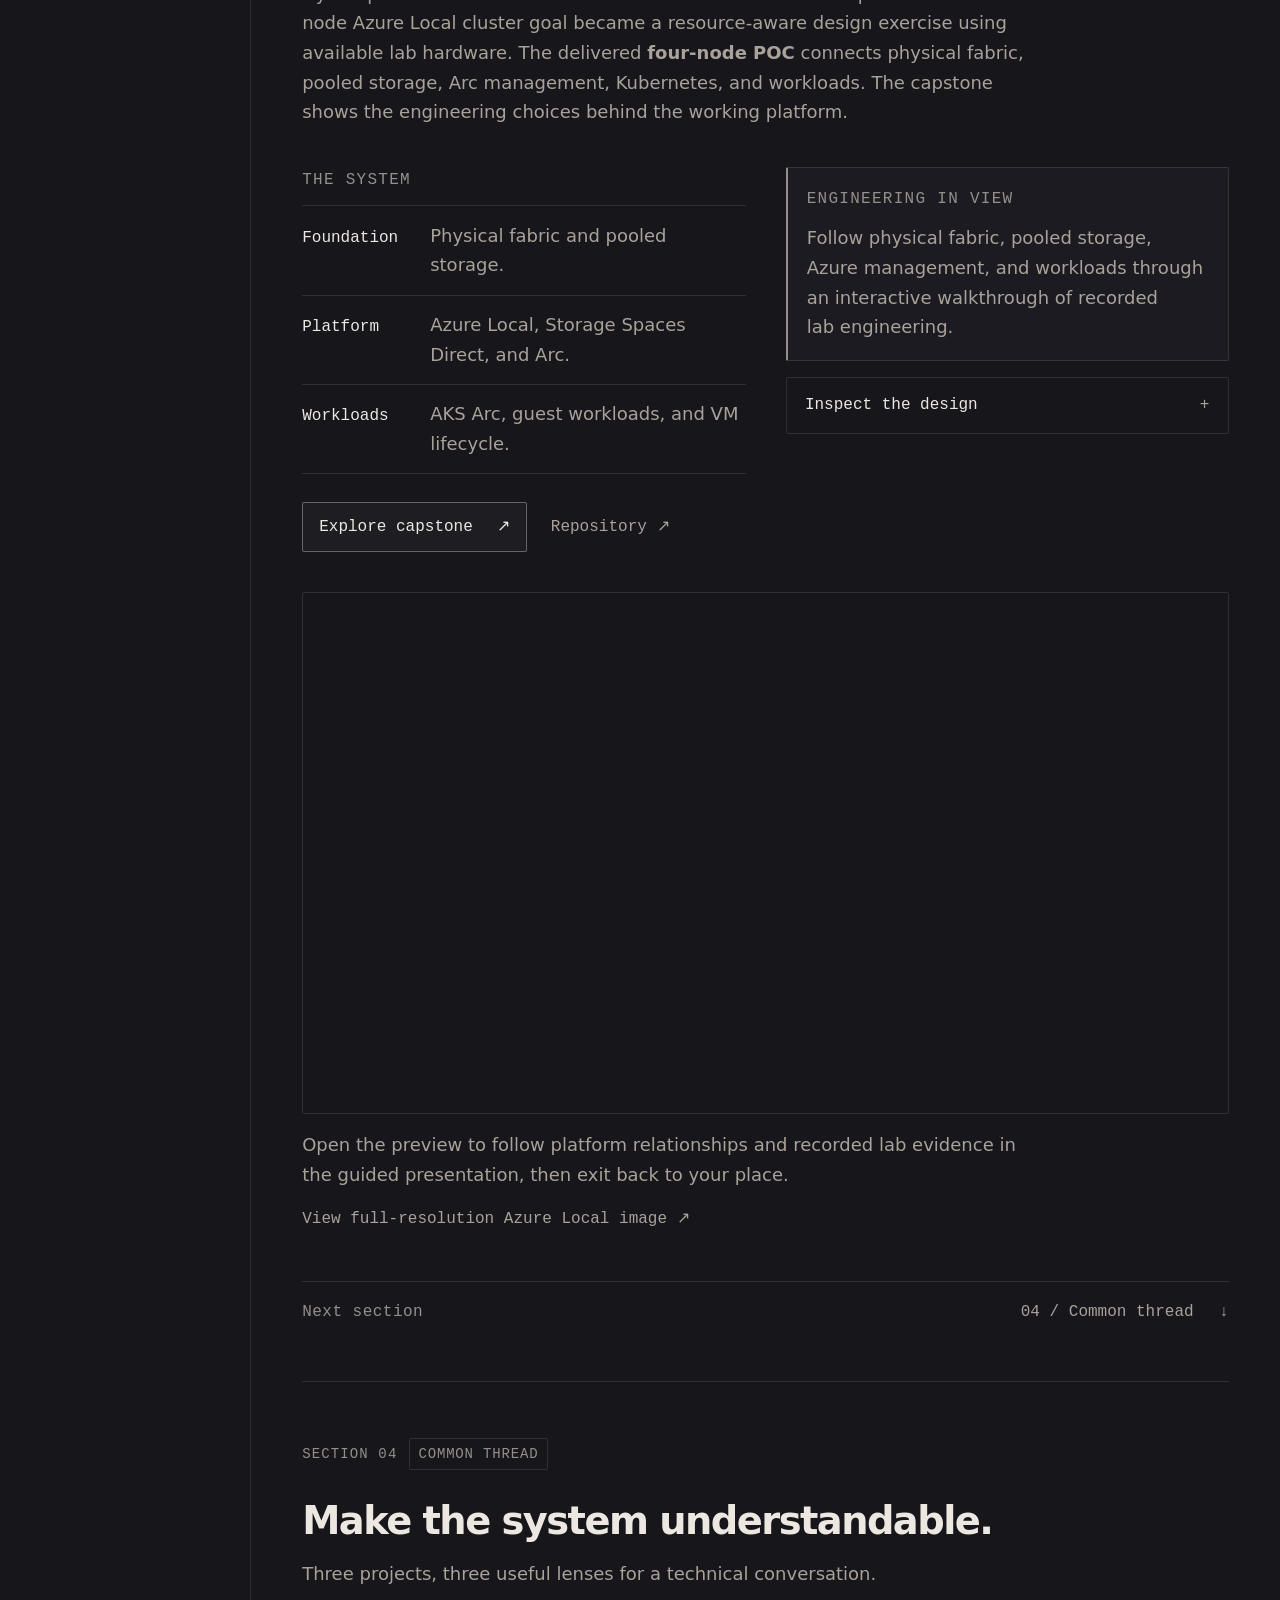
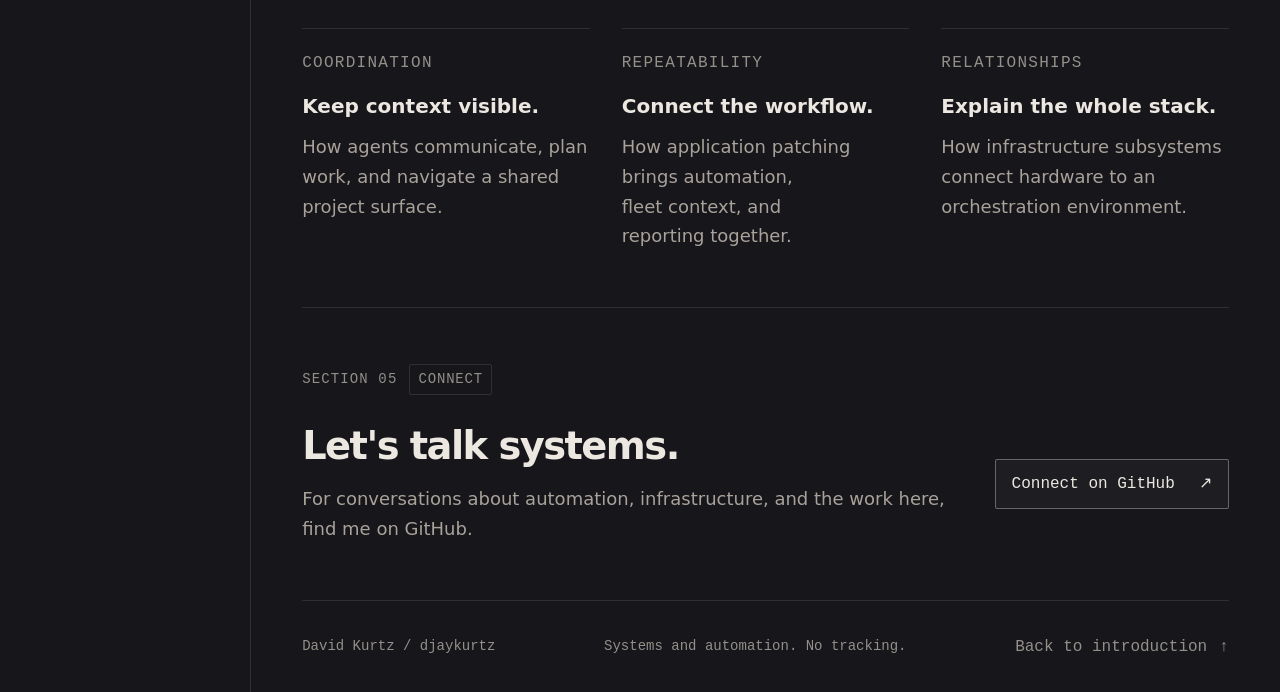
==== commit 53f99d5e: "Tighten the project summaries on the portfolio page" ====
--- a/site/index.html
+++ b/site/index.html
@@ -86,8 +86,8 @@
             <div><h2 id="cohort-title">COHORT</h2><p class="project-subtitle">Accountable multi-agent coding.</p></div>
           </div>
           <p class="project-intro">Run enough projects at once and context starts slipping between them. I built COHORT's agent-coordination functions to organize my own projects and tasks. Its design connects goals, workflow decomposition, distinct role perspectives, research, decisions, and accountable handoffs. The ZeroBrain dashboard makes that work visible.</p>
-          <p class="project-story"><strong>Reliable by design.</strong> The goal is a personal engineering team: distinct role perspectives connected by shared goals and workflows, explicit ownership, review of exact artifacts, and durable context across handoffs. Unknowns and failures stay visible, so reliability can be checked at any time.</p>
-          <p class="project-atlas">The atlas maps 37 documented systems and boundaries: roles, inputs and outputs, authority, handoffs, runtime availability, and source evidence.</p>
+          <p class="project-story"><strong>Reliable by design.</strong> The goal is a personal engineering team with explicit ownership, review of exact artifacts, and durable context across handoffs. Unknowns and failures stay visible, so reliability can be checked at any time.</p>
+          <p class="project-atlas">The atlas maps <strong>37 documented systems</strong> and boundaries: roles, inputs and outputs, authority, handoffs, runtime availability, and source evidence.</p>
           <div class="project-body">
             <div class="project-overview">
               <p class="cap">The system</p>
@@ -136,7 +136,7 @@
             <div><h2 id="patching-title">ANS-CHOCO</h2><p class="project-subtitle">Policy-driven software alignment, with evidence.</p></div>
             <span class="scope-label">Architecture / implementation</span>
           </div>
-          <p class="project-intro">Keeping Windows software current across a fleet usually means manual installs and no record of what landed where. ANS-CHOCO handles policy-driven Windows software alignment with Ansible and Chocolatey, from reviewed package intent to per-host deployment evidence. Its source-grounded architecture showcase follows catalog validation, inventory, package build and deployment, reconciliation, and reporting.</p>
+          <p class="project-intro">Keeping Windows software current across a fleet usually means manual installs and no record of what landed where. ANS-CHOCO handles policy-driven Windows software alignment with Ansible and Chocolatey, from reviewed package intent to per-host deployment evidence. Its architecture showcase is built from the source and follows catalog validation, inventory, package build and deployment, reconciliation, and reporting.</p>
           <div class="project-body">
             <div class="project-overview">
               <p class="cap">The system</p>
@@ -161,12 +161,11 @@
                   <h3>Delivered scope and operational design</h3>
                   <p>The pipeline connects reviewed package intent to host alignment and deployment evidence, with separate build and deploy roles and explicit operational policy.</p>
                   <dl>
-                    <div><dt>Delivered</dt><dd>Catalog and version-floor validation, CSV and AD protected-OU inventory preparation, community and wrapper package builds, five application deployment modes, runtime alignment, WinRM/PowerShell/Chocolatey reconciliation, and per-host JSON/HTML plus fleet reporting.</dd></div>
+                    <div><dt>Delivered</dt><dd>Catalog and version-floor validation, CSV and AD protected-OU inventory preparation, community and wrapper package builds, <strong>five application deployment modes</strong>, runtime alignment, WinRM/PowerShell/Chocolatey reconciliation, and per-host JSON/HTML plus fleet reporting.</dd></div>
                     <div><dt>Architecture</dt><dd>Modular build and deploy roles separate package preparation from fleet execution. A shared catalog and version-floor policy connect reviewed intent, package sources, and host alignment.</dd></div>
                     <div><dt>Operations</dt><dd>Reboots default to never, with explicit operator policy. Per-host outcomes, failed-attempt and retry evidence, and fleet summaries keep maintenance decisions grounded in what happened. See the repository for setup and detailed execution boundaries.</dd></div>
-                    <div><dt>Portability</dt><dd>Package catalogs and policy, inventories, package sources, and authentication are configurable, so the workflow moves to any lab. Execution currently uses Ansible and WinRM. As deployment scale, business scope, and security requirements evolve, future enhancement options include Azure Arc execution through official modules and client-based authentication, with the aim of reducing reliance on WinRM.</dd></div>
+                    <div><dt>Portability</dt><dd>Package catalogs and policy, inventories, package sources, and authentication are configurable, so the workflow moves to any lab. Execution currently uses Ansible and WinRM. As deployment scale, business scope, and security requirements grow, one future option is Azure Arc execution through official modules and client-based authentication, to reduce reliance on WinRM.</dd></div>
                   </dl>
-                  <p class="operation-note">Explore the architecture to see how policy, package preparation, host alignment, and evidence fit into one operational workflow.</p>
                 </div>
               </details>
             </div>
@@ -175,7 +174,7 @@
             <a href="https://djaykurtz.github.io/ANS-CHOCO/" class="project-preview">
               <img src="assets/ans-choco-architecture.png" width="1600" height="1100" loading="lazy" decoding="async" alt="ANS-CHOCO architecture connecting reviewed catalog and inventory to Ansible build/deploy roles, Windows reconciliation, and per-host and fleet evidence.">
             </a>
-            <figcaption>Source-grounded architecture overview: reviewed catalog and inventory flow through package build/deploy, Windows reconciliation, and reporting. Explore the delivered workflow and its operational design.</figcaption>
+            <figcaption>Architecture overview built from the source: reviewed catalog and inventory flow through package build/deploy, Windows reconciliation, and reporting.</figcaption>
             <p class="figure-tools"><a class="text-link" href="assets/ans-choco-architecture.png">View full-resolution ANS-CHOCO image <span aria-hidden="true">&nearr;</span></a></p>
           </figure>
           <a class="next-movement" href="#azure-local"><span>Next project</span><strong>03 / Infrastructure <span aria-hidden="true">&darr;</span></strong></a>
@@ -187,7 +186,7 @@
             <div><h2 id="azure-title">Azure Local POC</h2><p class="project-subtitle">Six-node ambition. Resource-aware engineering.</p></div>
             <span class="scope-label">Interactive capstone</span>
           </div>
-          <p class="project-intro">Hybrid platforms are hard to understand from the hardware up. An initial six-node Azure Local cluster goal became a resource-aware design exercise using available lab hardware. The delivered four-node POC connects physical fabric, pooled storage, Arc management, Kubernetes, and workloads, with the capstone showing the engineering choices behind the working platform.</p>
+          <p class="project-intro">Hybrid platforms are hard to understand from the hardware up. An initial six-node Azure Local cluster goal became a resource-aware design exercise using available lab hardware. The delivered <strong>four-node POC</strong> connects physical fabric, pooled storage, Arc management, Kubernetes, and workloads. The capstone shows the engineering choices behind the working platform.</p>
           <div class="project-body">
             <div class="project-overview">
               <p class="cap">The system</p>
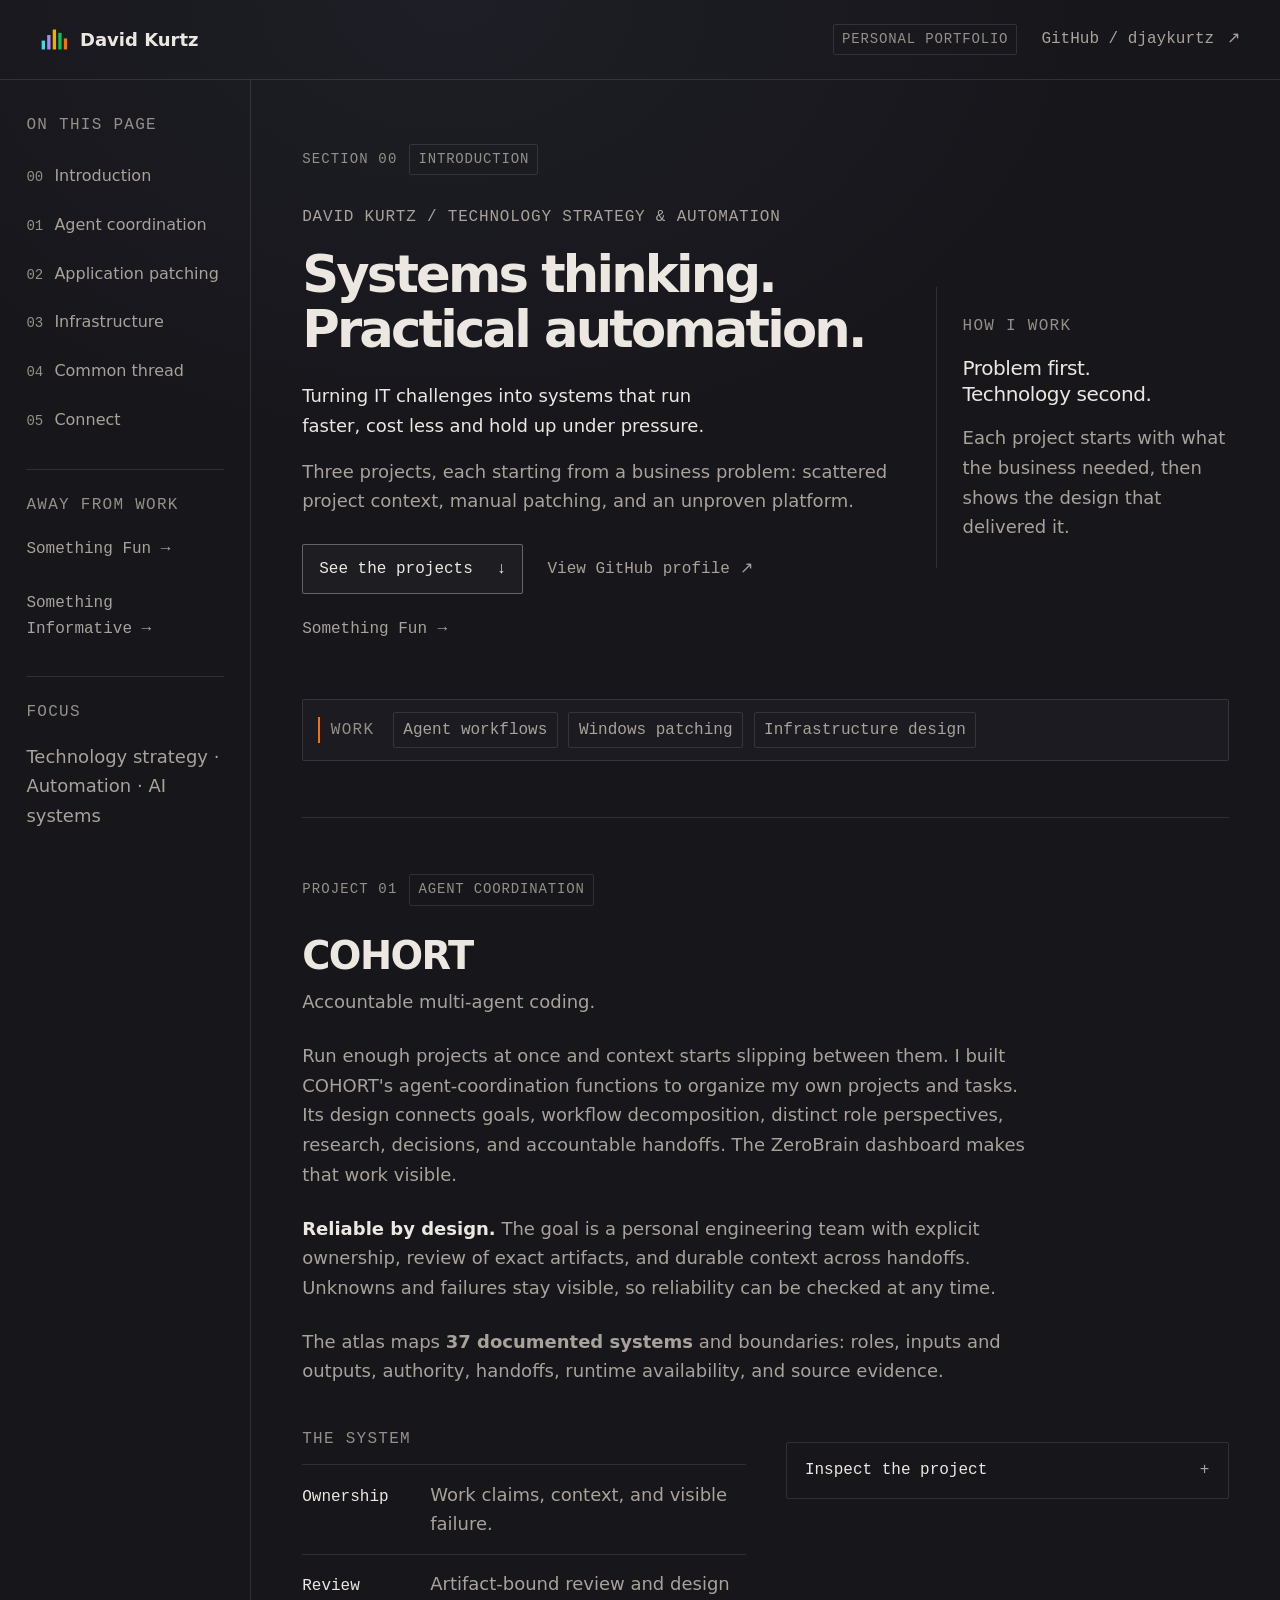
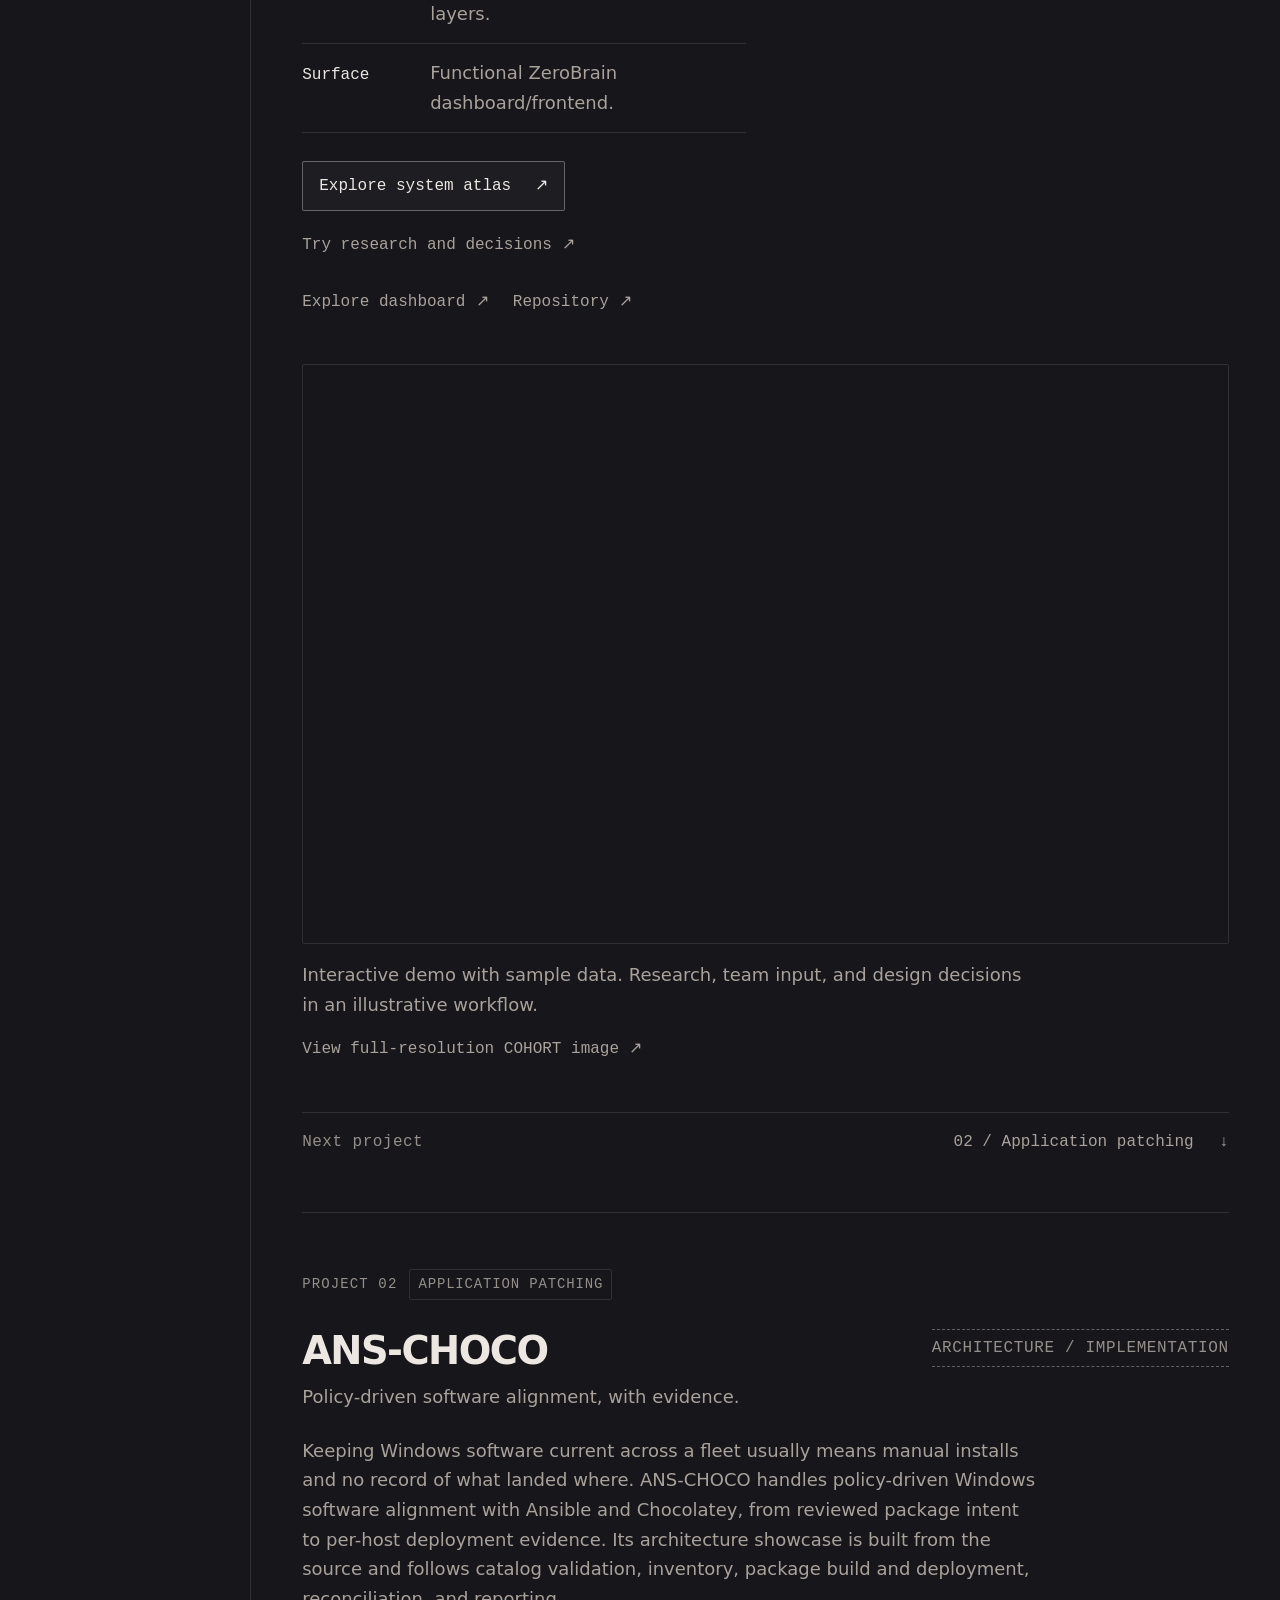
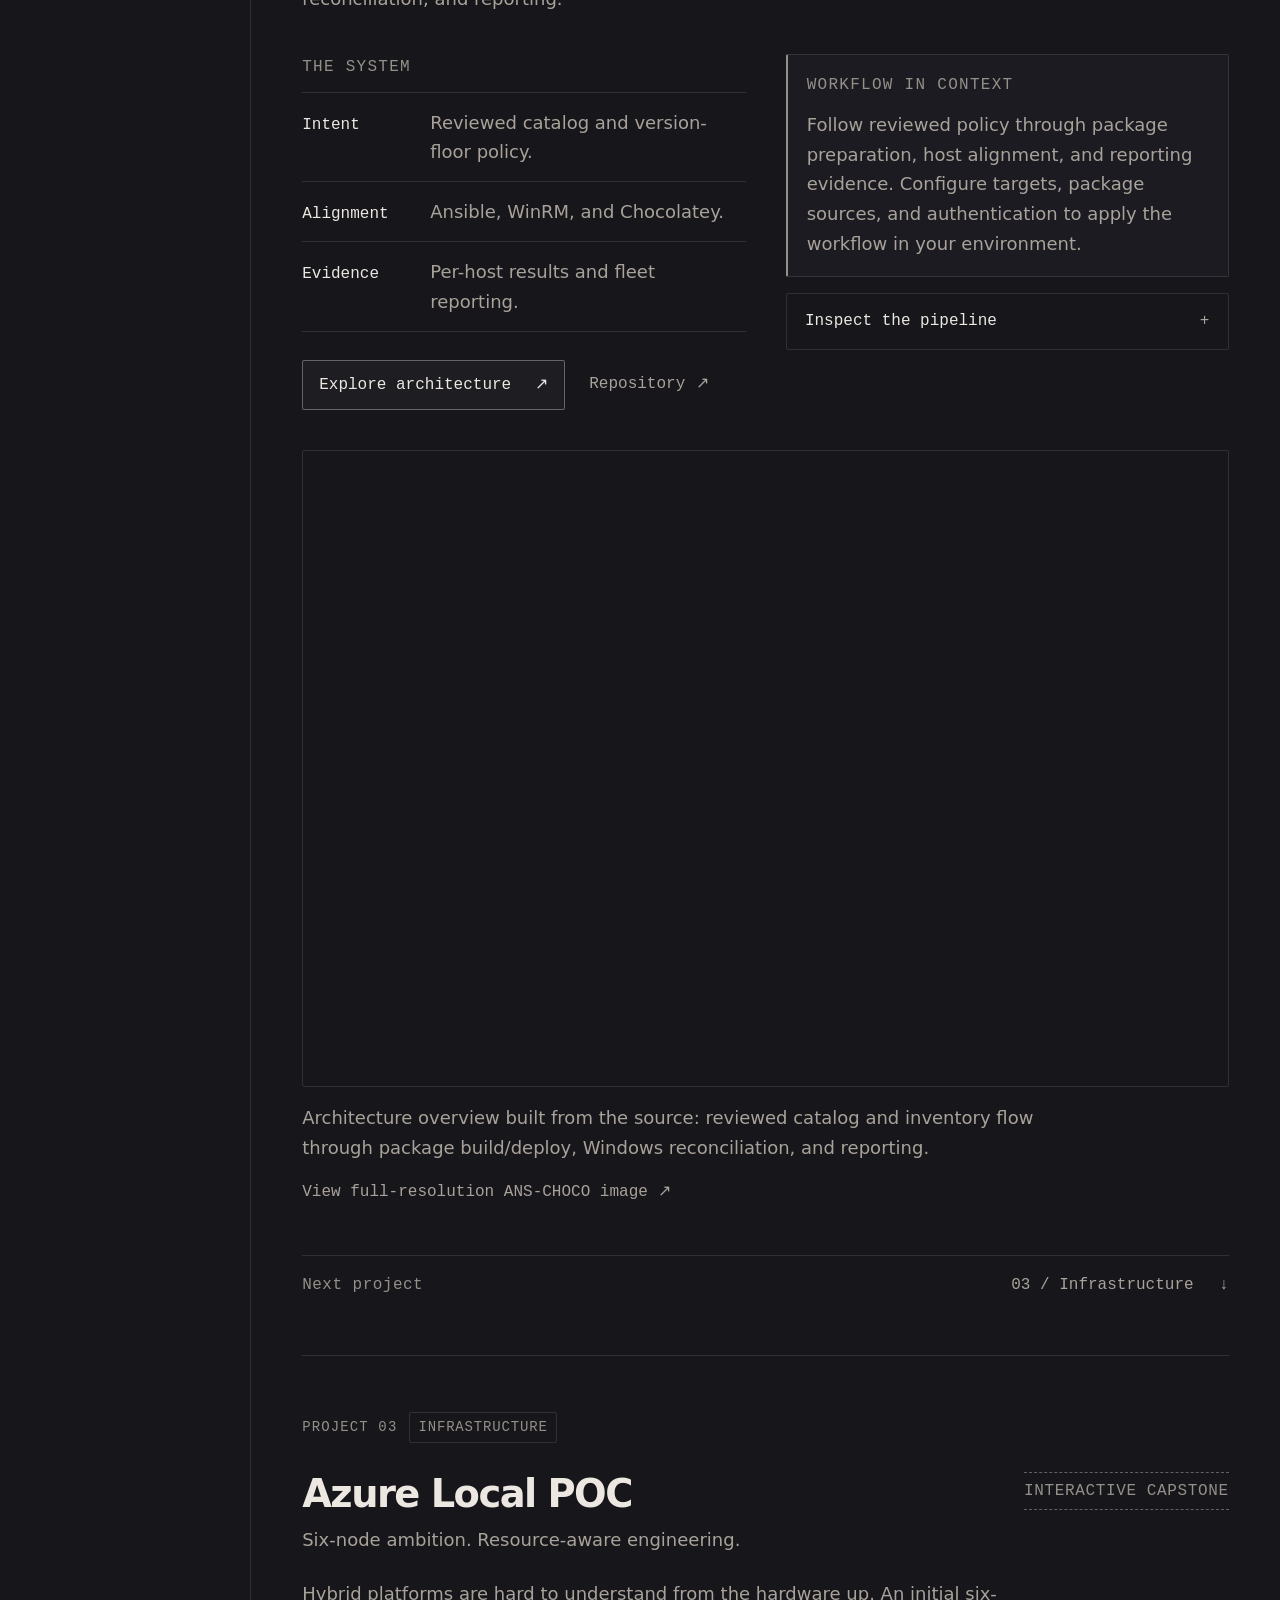
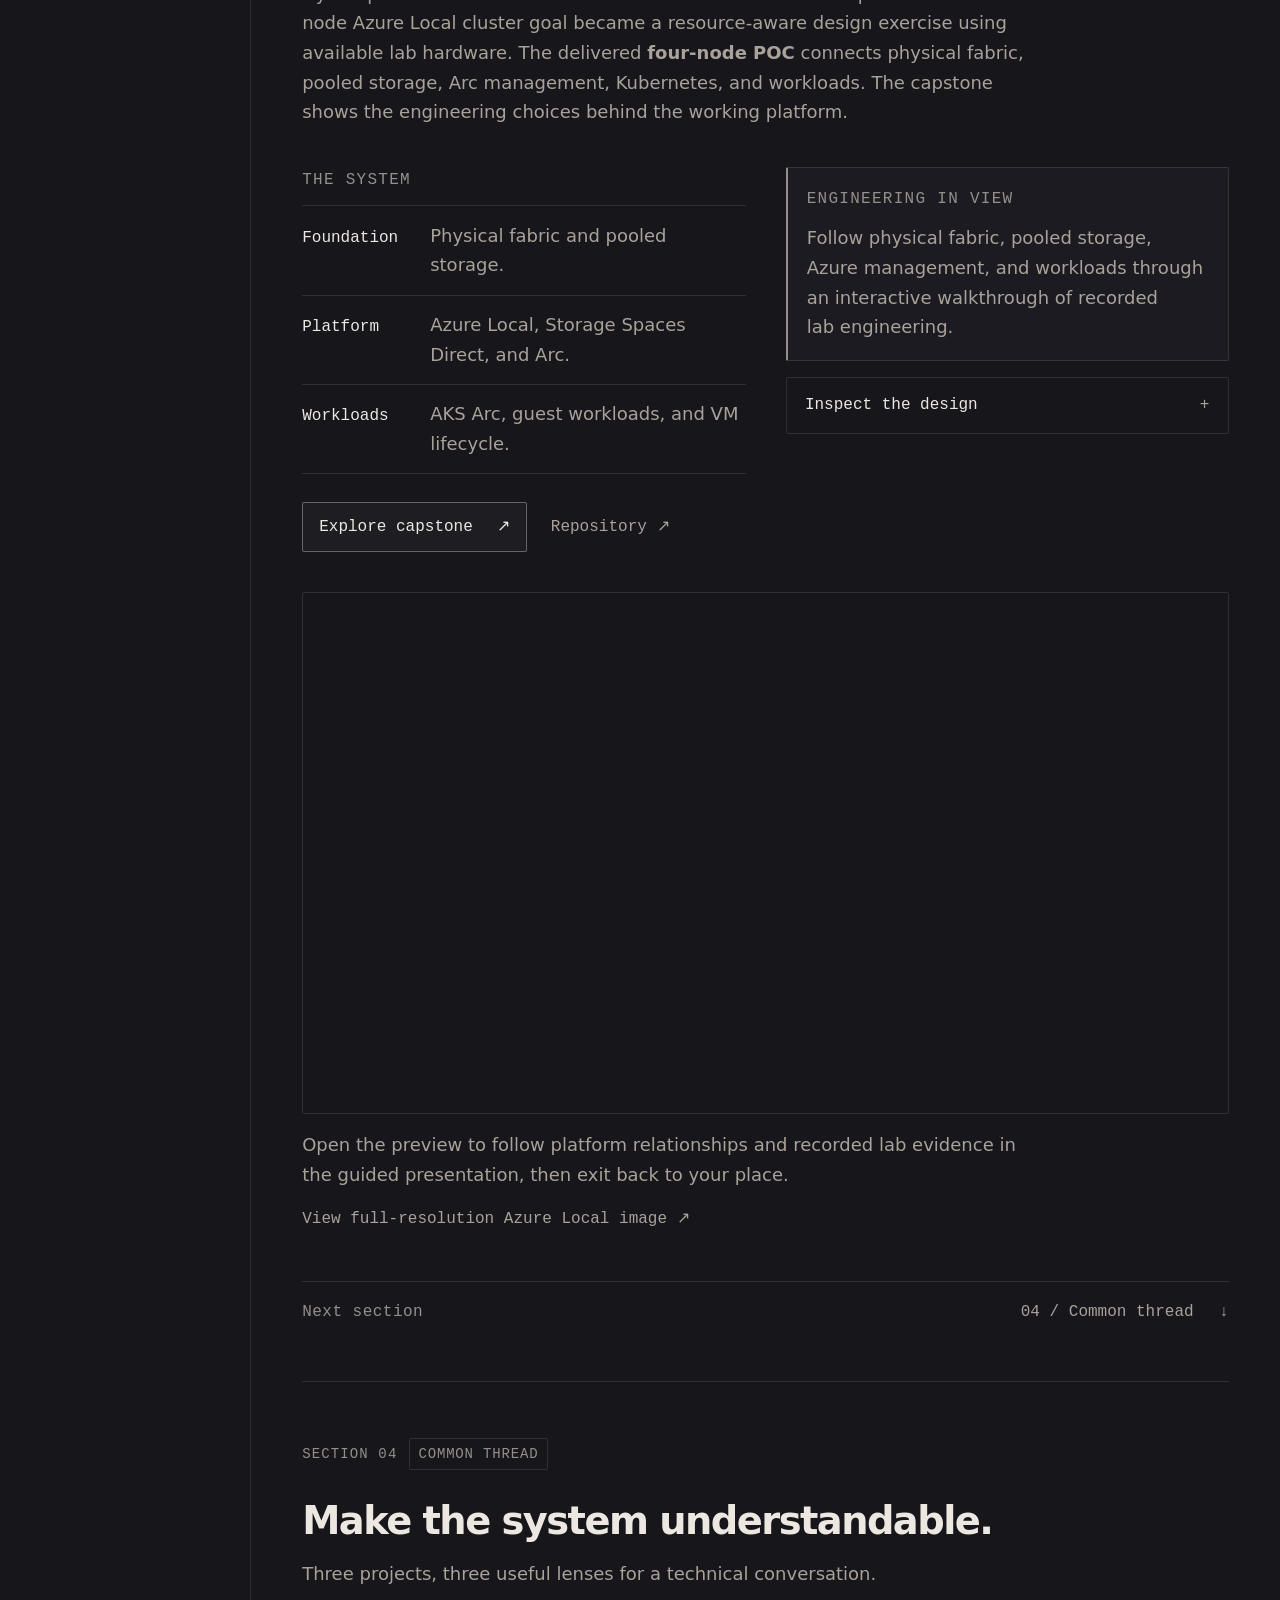
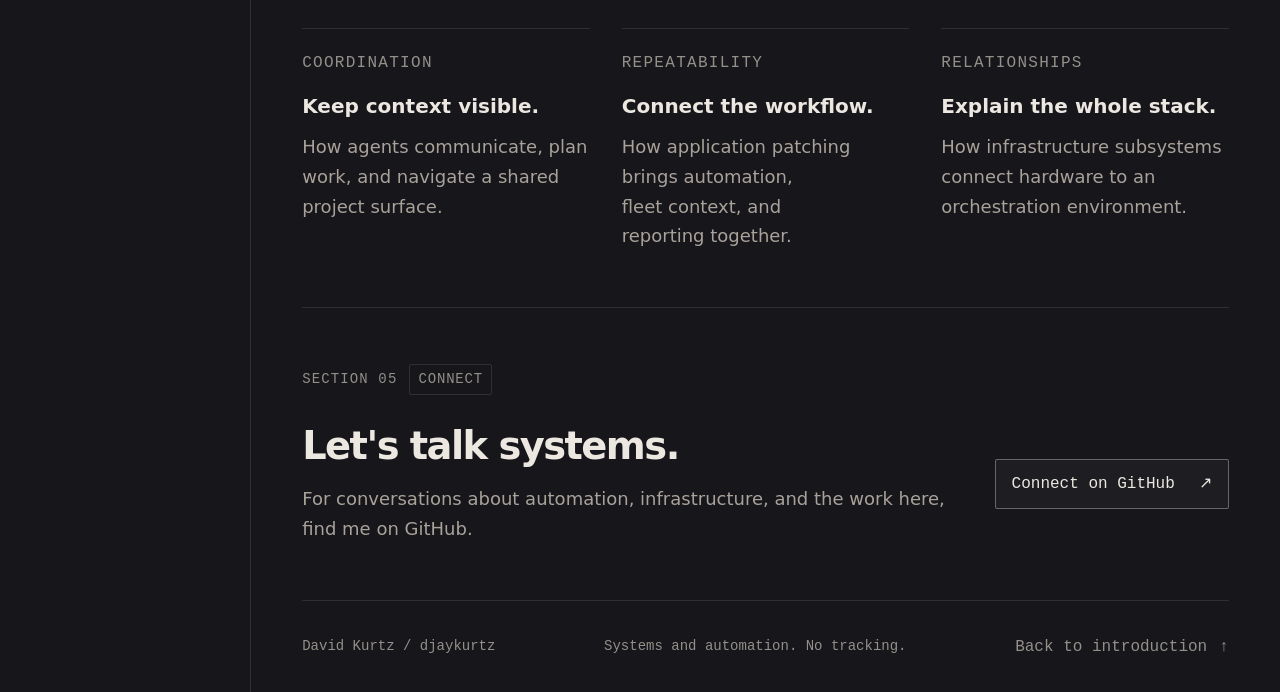
==== commit 50cda074: "Go live: link Brewster's Tab as Something Informative Adds "Something Informative" under "Away from " ====
--- a/site/index.html
+++ b/site/index.html
@@ -44,6 +44,7 @@
         <div class="rail-detour">
           <p class="cap">Away from work</p>
           <a class="text-link" href="/something-fun/">Something Fun <span aria-hidden="true">&rarr;</span></a>
+          <a class="text-link" href="/brewster/">Something Informative <span aria-hidden="true">&rarr;</span></a>
         </div>
         <div class="rail-foot">
           <p class="cap">Focus</p>
--- a/site/styles.css
+++ b/site/styles.css
@@ -51,7 +51,7 @@
 .rail-list a:hover { color: var(--ink); background: rgba(255, 255, 255, .04); text-decoration: none; }
 .rail-number { font-family: var(--mono); color: var(--ink-dim); font-size: var(--badge); flex-shrink: 0; }
 .rail-detour { margin: 1.5rem .65rem 0; padding-top: 1.4rem; border-top: 1px solid var(--line); }
-.rail-detour .text-link { display: flex; width: fit-content; margin-top: .5rem; }
+.rail-detour .text-link { display: block; width: fit-content; margin-top: .5rem; padding-block: .6rem; }
 .rail-foot { margin: 1.5rem .65rem 0; padding-top: 1.4rem; border-top: 1px solid var(--line); }
 .rail-foot p:not(.cap) { color: var(--ink-soft); font-size: var(--reading); line-height: 1.65; }
 .rail-foot p.rail-note { color: var(--ink-dim); }
